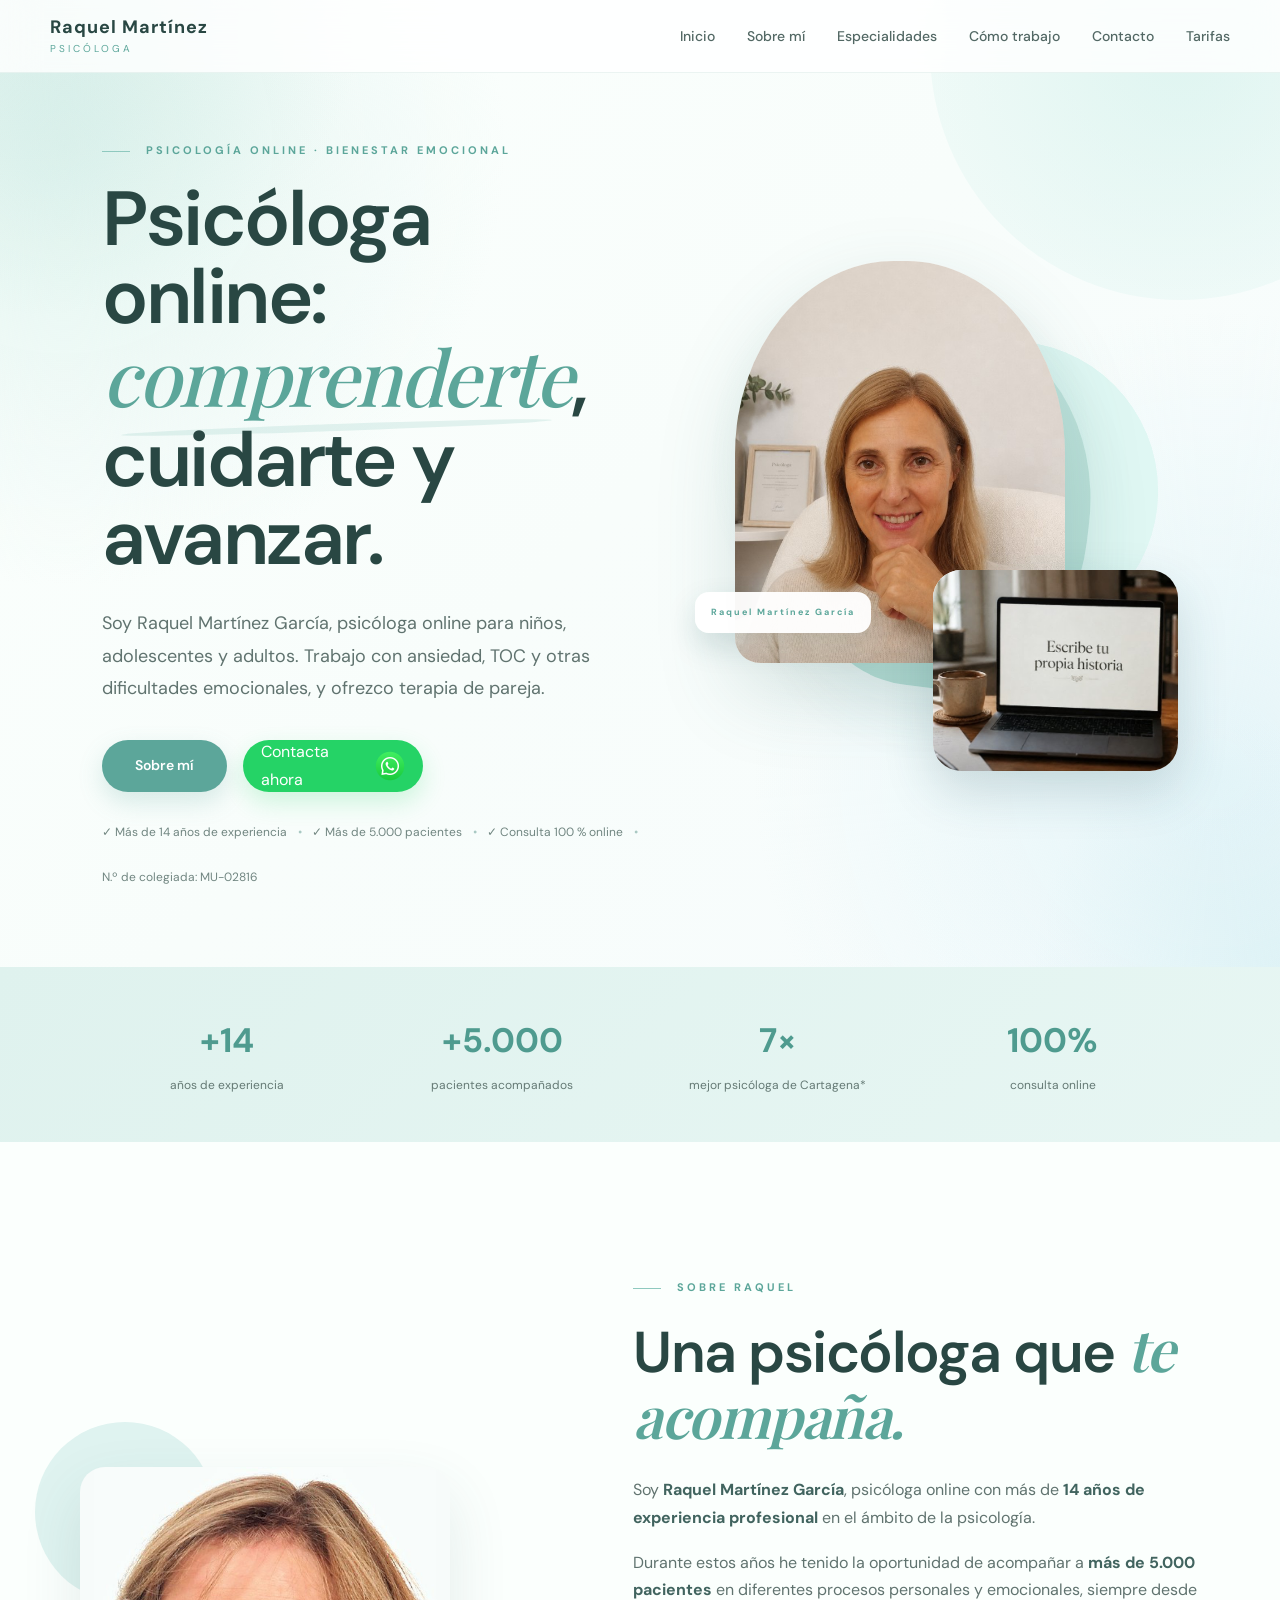
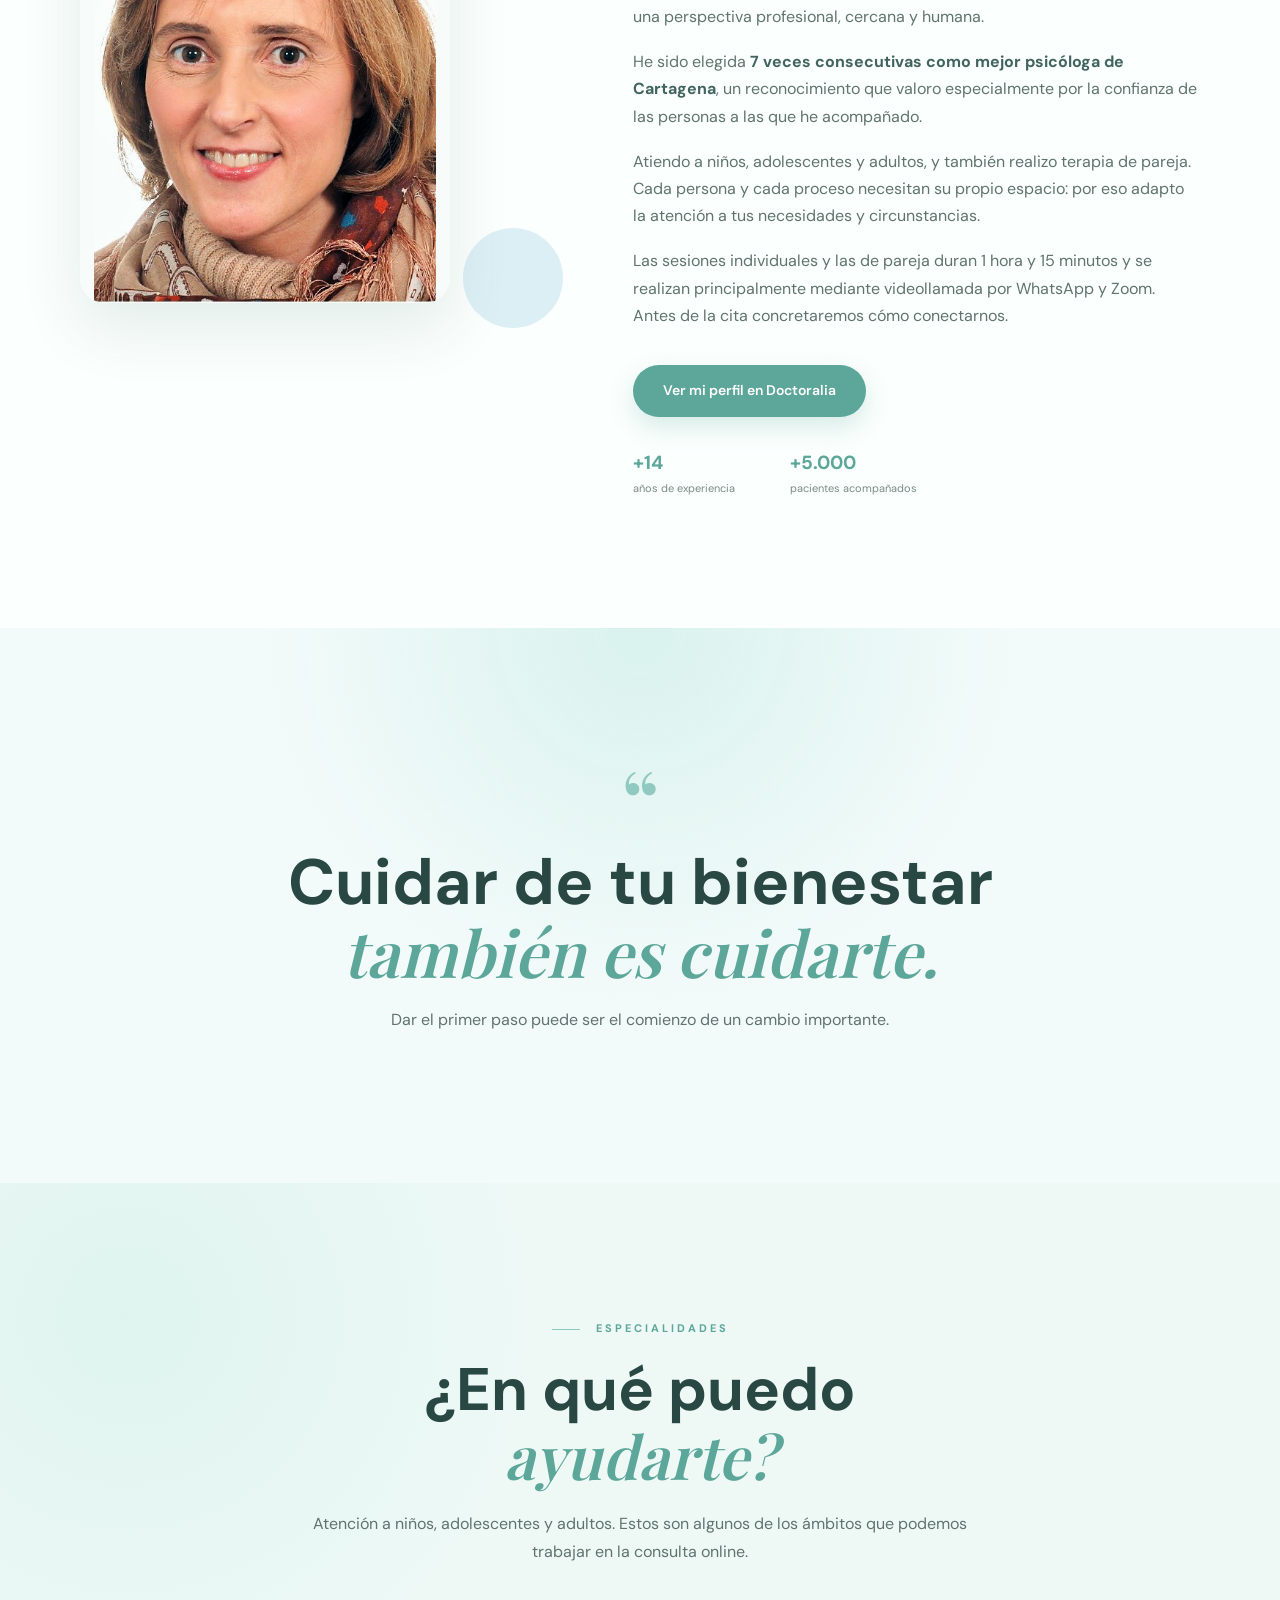
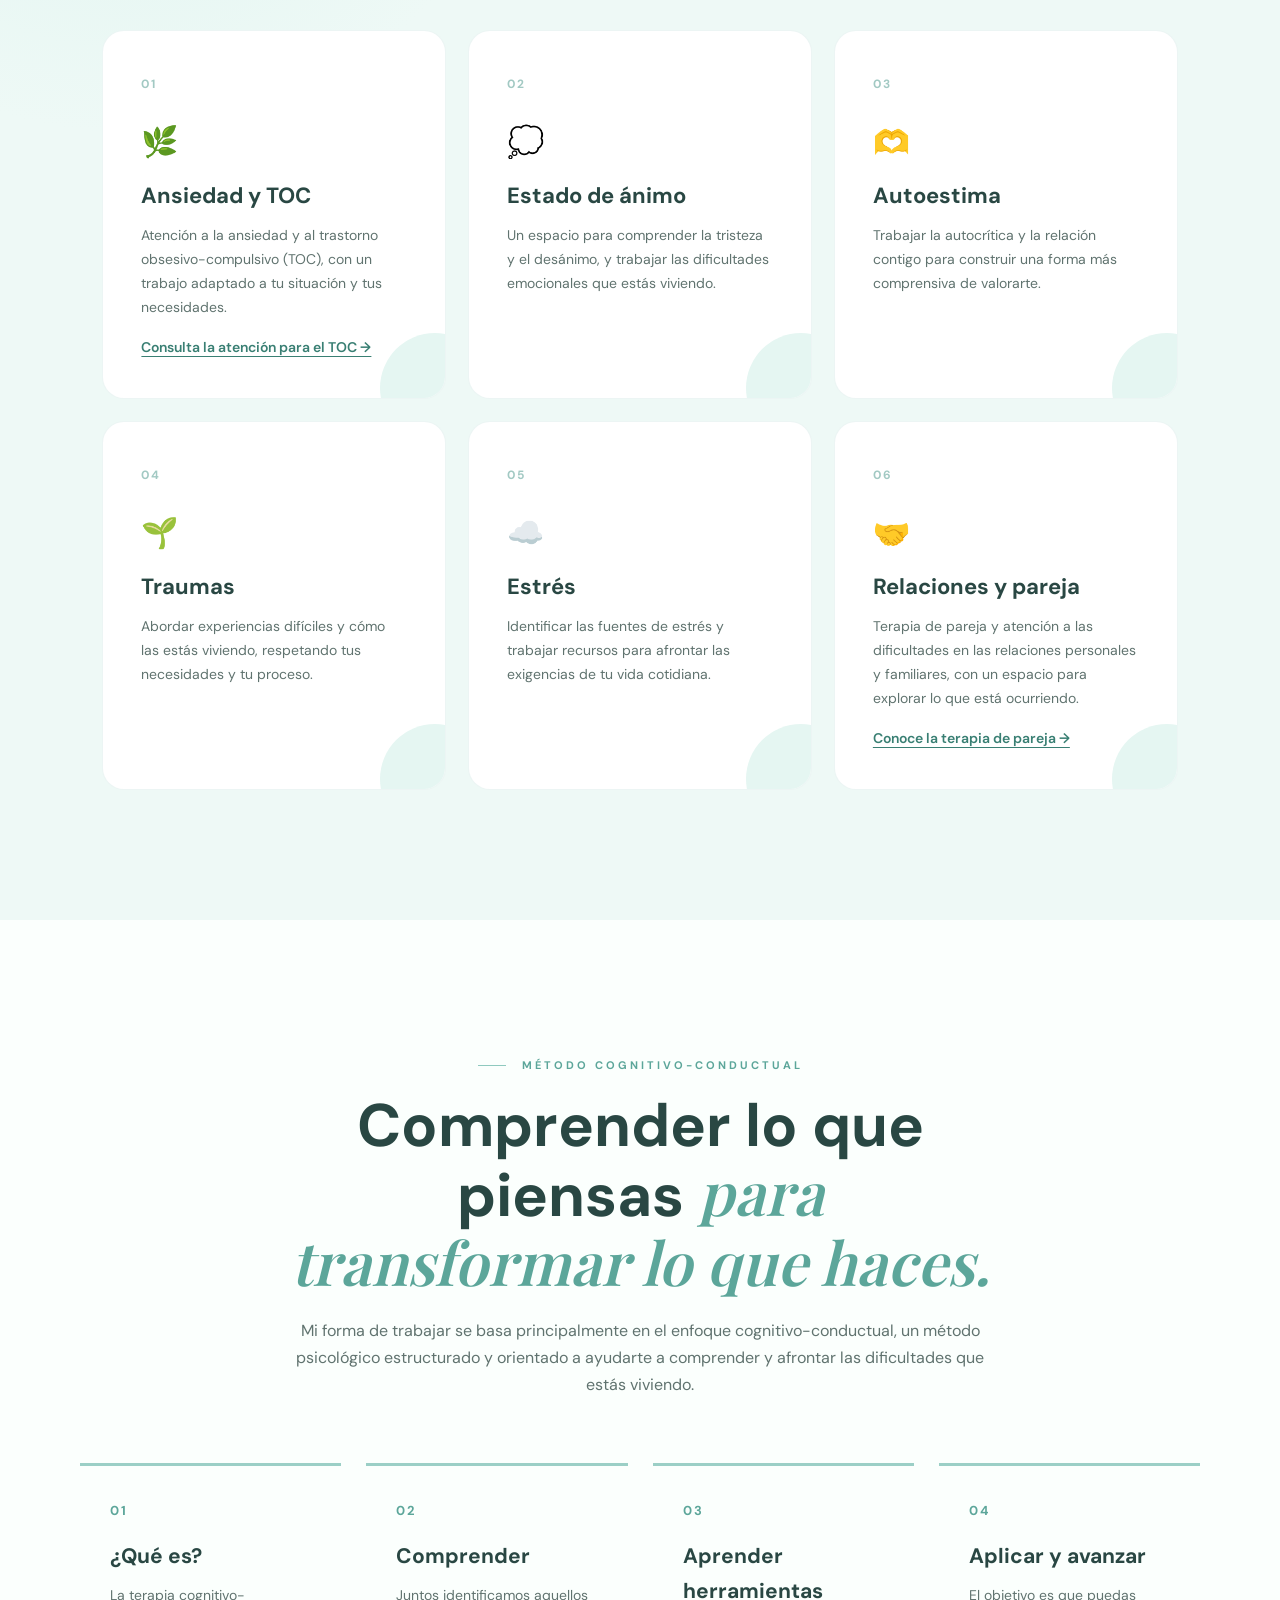
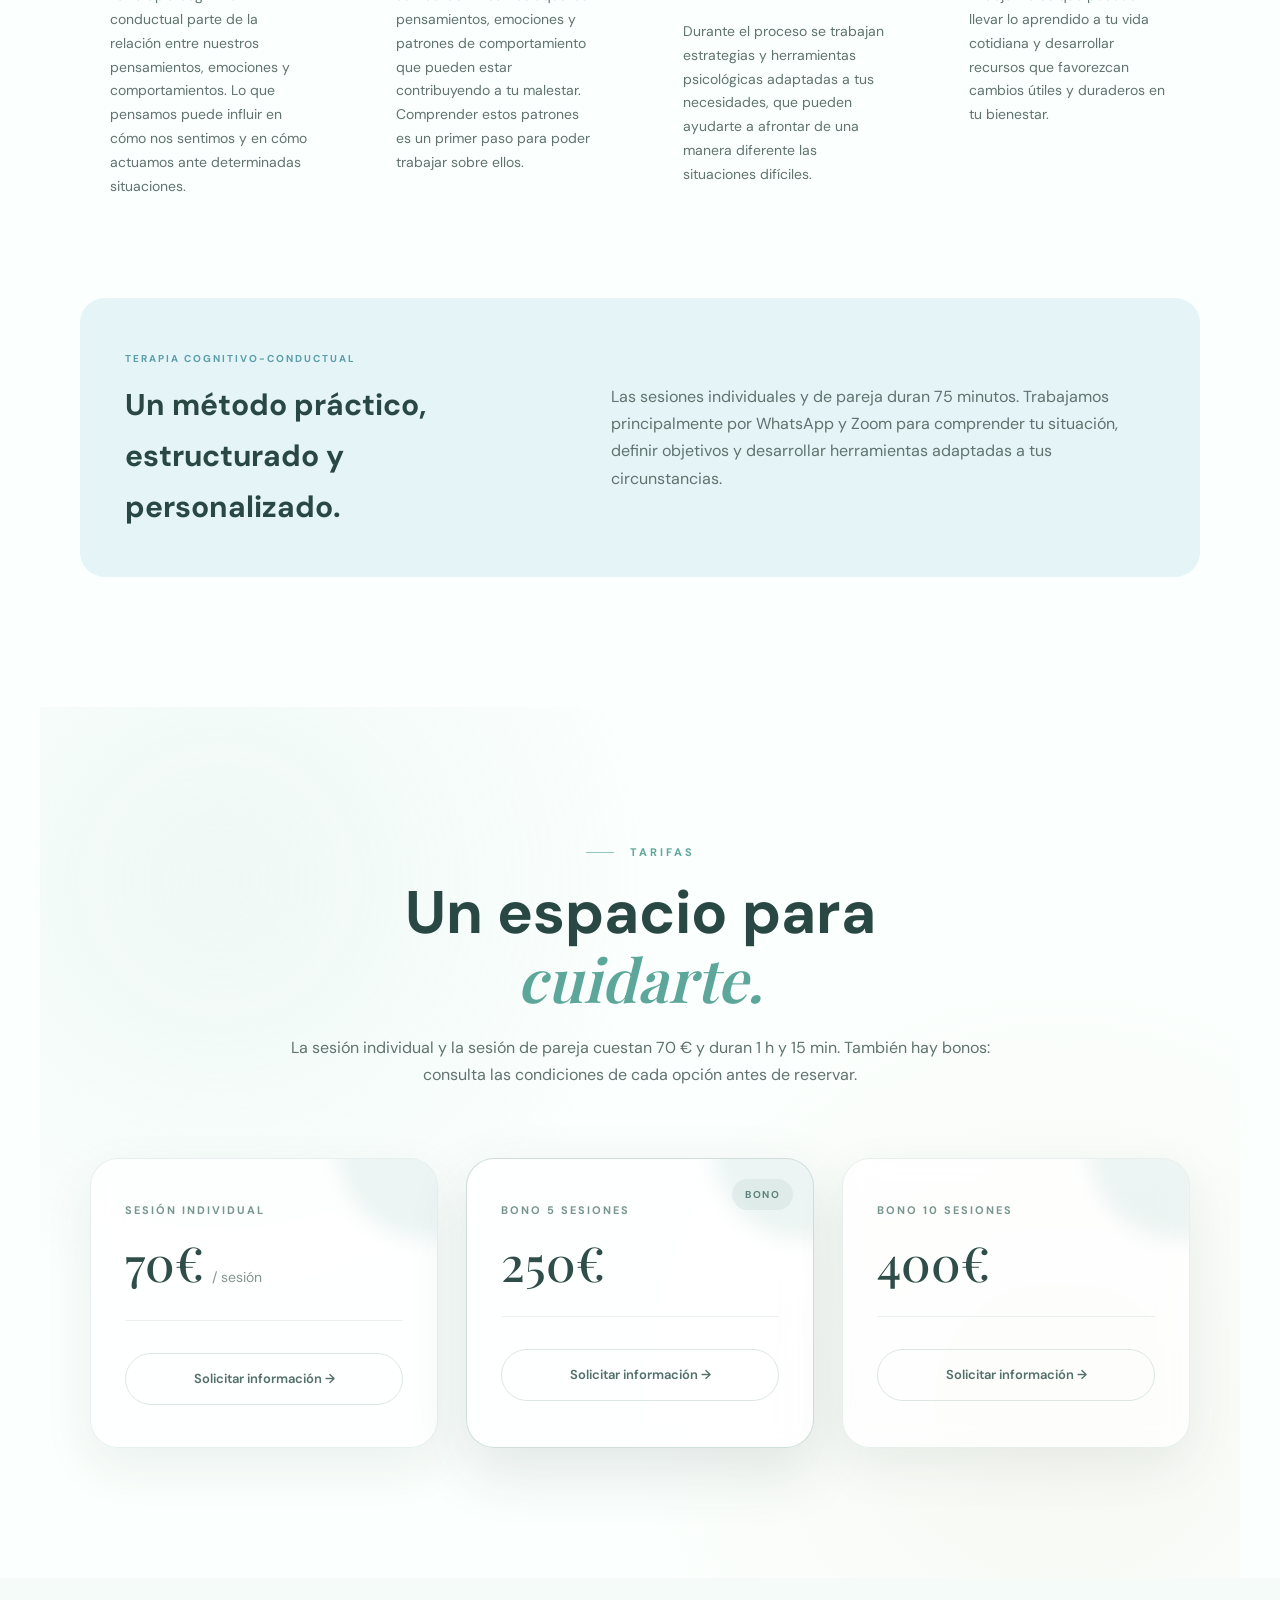
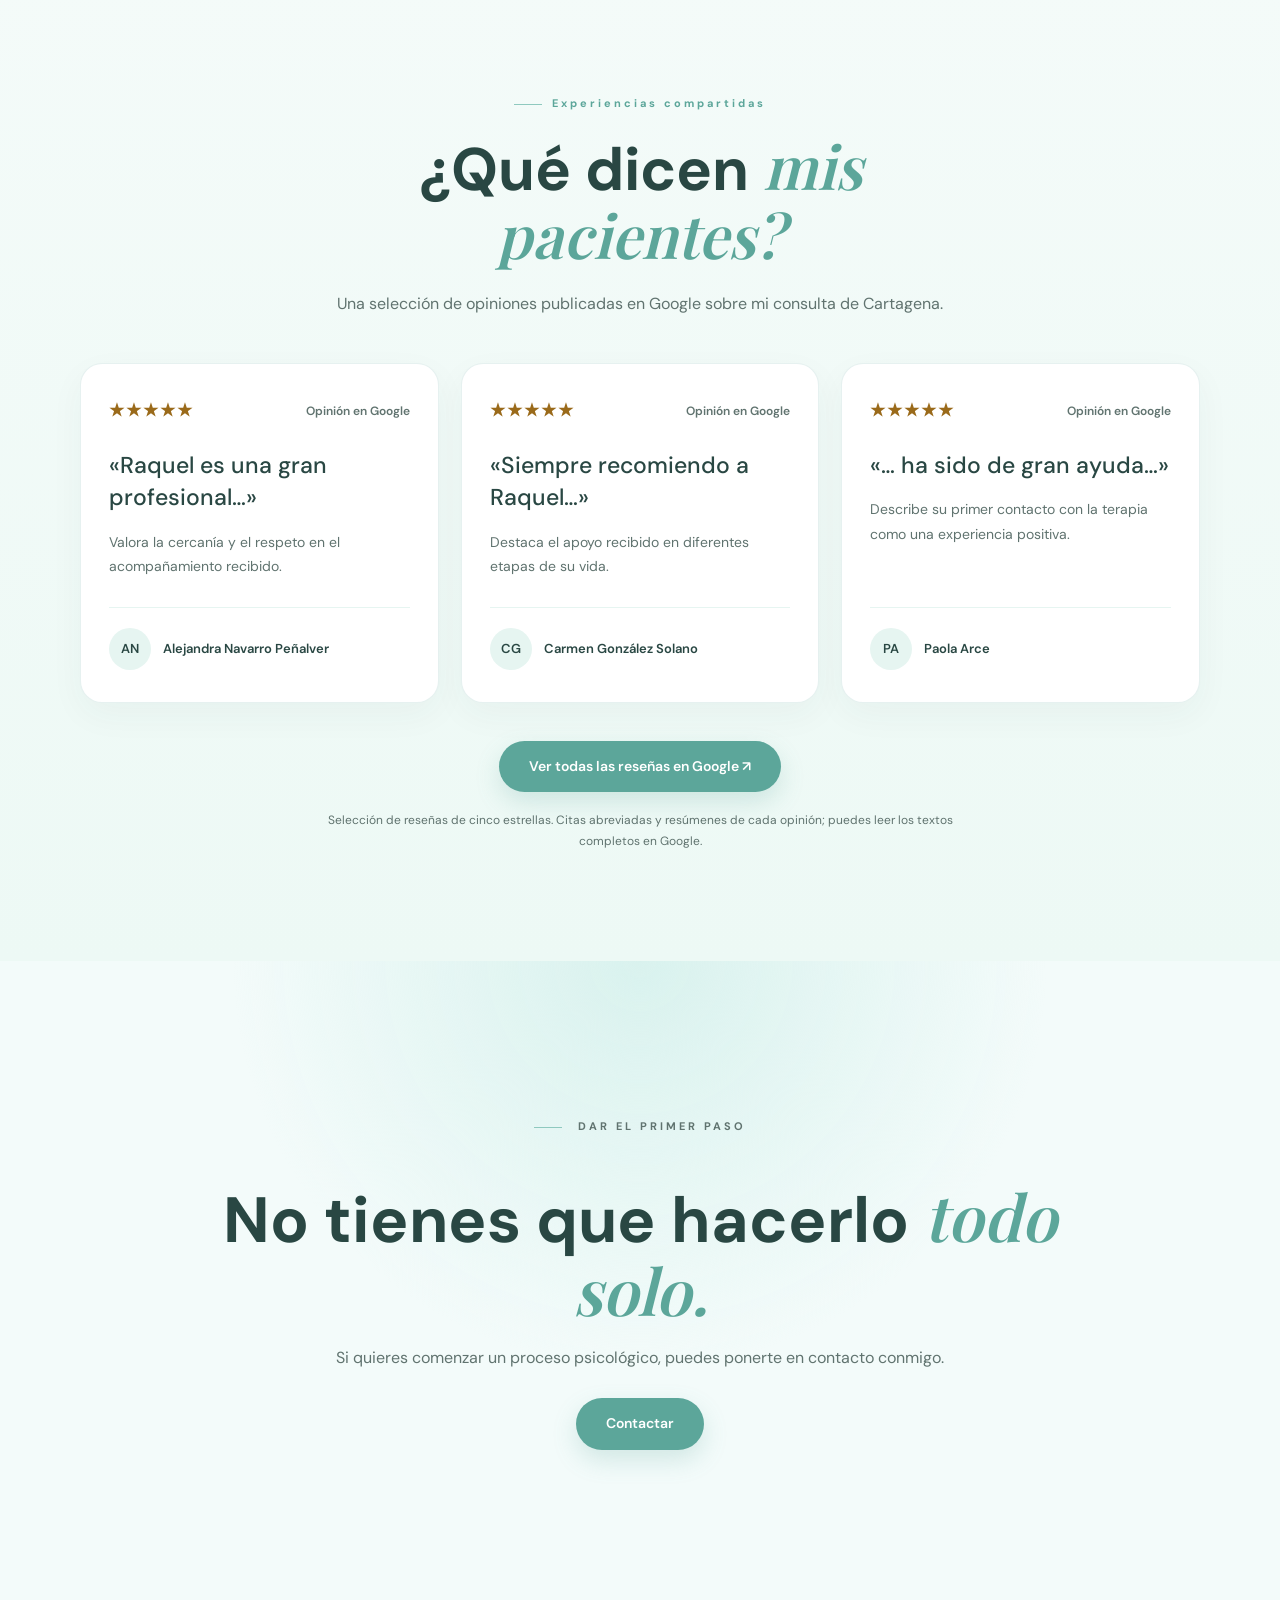
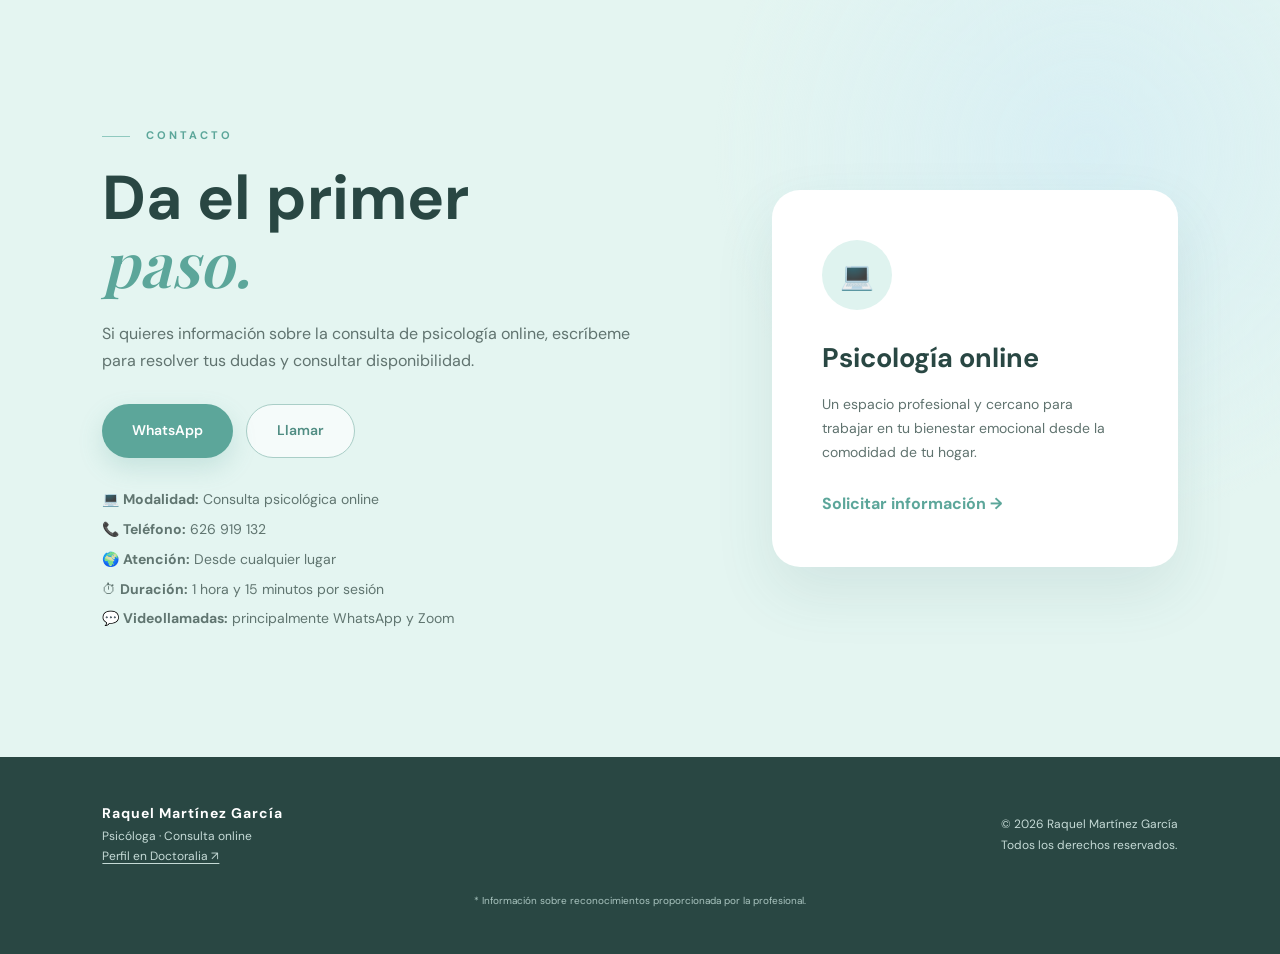
==== index.html @ b346f350 "Rename index (1).html to index.html" ====
<!DOCTYPE html>
<html lang="es">


<head>
    <meta charset="UTF-8">
    <meta name="viewport" content="width=device-width, initial-scale=1.0">

    <title>Psicóloga online | Raquel Martínez García</title>

    <meta name="description" content="Psicóloga online para niños, adolescentes y adultos. Ansiedad, TOC y terapia de pareja. Sesiones de 75 minutos con Raquel Martínez García, MU-02816.">

    <link rel="canonical" href="https://raquelpsicologiaonline.es/">
    <meta property="og:type" content="website">
    <meta property="og:locale" content="es_ES">
    <meta property="og:site_name" content="Raquel Martínez García · Psicología online">
    <meta property="og:title" content="Psicóloga online | Raquel Martínez García">
    <meta property="og:description" content="Psicóloga online para niños, adolescentes y adultos. Ansiedad, TOC y terapia de pareja. Sesiones de 75 minutos con Raquel Martínez García, MU-02816.">
    <meta property="og:url" content="https://raquelpsicologiaonline.es/">
    <meta property="og:image" content="https://raquelpsicologiaonline.es/raquel-foto.png">
    <meta property="og:image:alt" content="Raquel Martínez García, psicóloga online">
    <meta name="twitter:card" content="summary_large_image">
    <meta name="twitter:title" content="Psicóloga online | Raquel Martínez García">
    <meta name="twitter:description" content="Psicóloga online para niños, adolescentes y adultos. Ansiedad, TOC y terapia de pareja. Sesiones de 75 minutos con Raquel Martínez García, MU-02816.">
    <meta name="twitter:image" content="https://raquelpsicologiaonline.es/raquel-foto.png">
    <script type="application/ld+json">{
  "@context": "https://schema.org",
  "@graph": [
    {
      "@type": "Person",
      "@id": "https://raquelpsicologiaonline.es/#raquel",
      "name": "Raquel Martínez García",
      "jobTitle": "Psicóloga",
      "url": "https://raquelpsicologiaonline.es/",
      "image": "https://raquelpsicologiaonline.es/raquel-foto.png",
      "telephone": "+34626919132",
      "identifier": {
        "@type": "PropertyValue",
        "propertyID": "Número de colegiada",
        "value": "MU-02816"
      },
      "knowsAbout": [
        "Ansiedad",
        "Trastorno obsesivo-compulsivo (TOC)",
        "Autoestima",
        "Estrés",
        "Terapia de pareja"
      ],
      "sameAs": [
        "https://www.doctoralia.es/perfil/raquel-martinez-garcia"
      ]
    },
    {
      "@type": "WebSite",
      "@id": "https://raquelpsicologiaonline.es/#website",
      "url": "https://raquelpsicologiaonline.es/",
      "name": "Raquel Martínez García · Psicología online",
      "inLanguage": "es",
      "publisher": {
        "@id": "https://raquelpsicologiaonline.es/#raquel"
      }
    }
  ]
}</script>

    <style>

@font-face {
  font-family: 'DM Sans';
  font-style: normal;
  font-weight: 400;
  font-display: swap;
  src: url([data-uri]) format('truetype');
}
@font-face {
  font-family: 'DM Sans';
  font-style: normal;
  font-weight: 500;
  font-display: swap;
  src: url([data-uri]) format('truetype');
}
@font-face {
  font-family: 'DM Sans';
  font-style: normal;
  font-weight: 600;
  font-display: swap;
  src: url([data-uri]) format('truetype');
}
@font-face {
  font-family: 'DM Sans';
  font-style: normal;
  font-weight: 700;
  font-display: swap;
  src: url([data-uri]) format('truetype');
}
@font-face {
  font-family: 'Playfair Display';
  font-style: normal;
  font-weight: 500;
  font-display: swap;
  src: url([data-uri]) format('truetype');
}
@font-face {
  font-family: 'Playfair Display';
  font-style: normal;
  font-weight: 600;
  font-display: swap;
  src: url([data-uri]) format('truetype');
}


/* =====================================================
   BASE
===================================================== */

* {
    margin: 0;
    padding: 0;
    box-sizing: border-box;
}

html {
    scroll-behavior: smooth;
}

body {
    font-family: "DM Sans", sans-serif;
    color: #294743;
    background: #fbfffd;
    line-height: 1.7;
    overflow-x: hidden;
}

a {
    text-decoration: none;
    color: inherit;
}

img {
    width: 100%;
    display: block;
}

button {
    font-family: inherit;
}

:root {
    --dark: #294743;
    --text: #60736f;
    --aqua: #8fc9bf;
    --aqua-dark: #5ca69a;
    --aqua-light: #e6f5f1;
    --mint: #edf9f5;
    --blue-light: #e9f6f8;
    --white: #ffffff;
}


/* =====================================================
   HEADER
===================================================== */

.header {
    position: fixed;
    top: 0;
    left: 0;
    width: 100%;
    z-index: 1000;
    background: rgba(255, 255, 255, 0.82);
    backdrop-filter: blur(18px);
    -webkit-backdrop-filter: blur(18px);
    border-bottom: 1px solid rgba(100, 160, 150, 0.12);
    transition:
        box-shadow 0.3s ease,
        background 0.3s ease,
        transform 0.3s ease;
}

.header.scrolled {
    background: rgba(255, 255, 255, 0.96);
    box-shadow: 0 8px 35px rgba(40, 80, 75, 0.09);
}

.navbar {
    max-width: 1250px;
    margin: auto;
    padding: 18px 35px;
    display: flex;
    justify-content: space-between;
    align-items: center;
}

.logo {
    display: flex;
    flex-direction: column;
    line-height: 1.1;
}

.logo strong {
    font-size: 18px;
    letter-spacing: 1px;
    color: var(--dark);
}

.logo span {
    font-size: 10px;
    letter-spacing: 3px;
    color: var(--aqua-dark);
    margin-top: 5px;
}

.nav-links {
    display: flex;
    align-items: center;
    gap: 32px;
    list-style: none;
}

.nav-links a {
    font-size: 14px;
    font-weight: 500;
    color: #526864;
    position: relative;
    transition: color 0.3s ease;
}

.nav-links a::after {
    content: "";
    position: absolute;
    left: 0;
    bottom: -6px;
    width: 0;
    height: 2px;
    border-radius: 5px;
    background: var(--aqua-dark);
    transition: width 0.3s ease;
}

.nav-links a:hover {
    color: var(--aqua-dark);
}

.nav-links a:hover::after {
    width: 100%;
}

.menu-btn {
    display: none;
    border: none;
    background: transparent;
    color: var(--dark);
    font-size: 27px;
    cursor: pointer;
}


/* =====================================================
   BOTONES
===================================================== */

.button {
    display: inline-flex;
    justify-content: center;
    align-items: center;
    padding: 14px 30px;
    border-radius: 50px;
    font-size: 14px;
    font-weight: 600;
    transition:
        background-color 0.25s ease,
        transform 0.25s ease,
        box-shadow 0.25s ease;
}

.primary {
    background: var(--aqua-dark);
    color: white;
    box-shadow: 0 10px 25px rgba(92, 166, 154, 0.22);
    position: relative;
    overflow: hidden;
}

.primary::before {
    content: "";
    position: absolute;
    top: 0;
    left: -120%;
    width: 80%;
    height: 100%;
    background: linear-gradient(
        90deg,
        transparent,
        rgba(255, 255, 255, 0.25),
        transparent
    );
    transform: skewX(-20deg);
    transition: left 0.6s ease;
}

.primary:hover::before {
    left: 140%;
}

.primary:hover {
    background: #78b9ae;
    transform: translateY(-3px);
    box-shadow: 0 15px 32px rgba(92, 166, 154, 0.30);
}

.secondary {
    border: 1px solid #a9cec7;
    color: #508d83;
    background: rgba(255, 255, 255, 0.65);
}

.secondary:hover {
    background: var(--aqua-light);
    transform: translateY(-2px);
}


/* =====================================================
   HERO — PORTADA
===================================================== */

.hero {
    min-height: 100vh;
    padding: 135px 8% 80px;
    position: relative;
    display: grid;
    grid-template-columns: 1fr 0.8fr;
    align-items: center;
    gap: 80px;
    overflow: hidden;
    background:
        radial-gradient(
            circle at 5% 15%,
            rgba(225, 244, 239, 0.95) 0,
            transparent 30%
        ),
        radial-gradient(
            circle at 95% 80%,
            rgba(227, 244, 248, 0.9) 0,
            transparent 32%
        ),
        linear-gradient(
            135deg,
            #fbfffd 0%,
            #f8fdfb 50%,
            #f7fcfd 100%
        );
}

.hero::before {
    content: "";
    position: absolute;
    width: 650px;
    height: 650px;
    border-radius: 50%;
    top: -330px;
    left: -280px;
    background:
        radial-gradient(
            circle,
            rgba(143, 201, 191, 0.20),
            rgba(143, 201, 191, 0) 70%
        );
    animation: heroGlow 10s ease-in-out infinite;
    pointer-events: none;
}

.hero::after {
    content: "";
    position: absolute;
    width: 500px;
    height: 500px;
    border-radius: 50%;
    right: -250px;
    bottom: -250px;
    background:
        radial-gradient(
            circle,
            rgba(167, 220, 228, 0.20),
            rgba(167, 220, 228, 0) 70%
        );
    animation: heroGlowReverse 12s ease-in-out infinite;
    pointer-events: none;
}

.hero-background-circle {
    position: absolute;
    width: 500px;
    height: 500px;
    border-radius: 50%;
    background:
        radial-gradient(
            circle,
            rgba(205, 239, 233, 0.58),
            rgba(205, 239, 233, 0.08)
        );
    top: -200px;
    right: -150px;
    z-index: 0;
    animation:
        floatingCircle 8s ease-in-out infinite,
        circleRotate 18s linear infinite;
    pointer-events: none;
}

.hero-content {
    position: relative;
    z-index: 2;
    max-width: 680px;
    animation: heroText 1s cubic-bezier(0.22, 1, 0.36, 1) both;
}

.eyebrow {
    font-size: 11px;
    font-weight: 700;
    letter-spacing: 3px;
    color: var(--aqua-dark);
    margin-bottom: 20px;
    position: relative;
    display: inline-block;
}

.eyebrow::before {
    content: "";
    display: inline-block;
    width: 28px;
    height: 1px;
    background: var(--aqua);
    vertical-align: middle;
    margin-right: 10px;
}

.hero h1 {
    font-size: clamp(48px, 6vw, 82px);
    line-height: 1.02;
    letter-spacing: -2.5px;
    font-weight: 600;
    color: var(--dark);
    margin-bottom: 30px;
}

.hero h1 span {
    color: var(--aqua-dark);
    font-family: "Playfair Display", serif;
    font-style: italic;
    font-weight: 500;
    position: relative;
}

.hero h1 span::after {
    content: "";
    position: absolute;
    left: 4%;
    bottom: -5px;
    width: 92%;
    height: 7px;
    border-radius: 50%;
    background: rgba(143, 201, 191, 0.22);
    transform: rotate(-2deg);
    z-index: -1;
}

.hero-description {
    max-width: 570px;
    font-size: 18px;
    color: var(--text);
    margin-bottom: 35px;
    line-height: 1.8;
}


/* =====================================================
   BOTONES HERO
===================================================== */

.hero-buttons {
    display: flex;
    align-items: center;
    gap: 16px;
}

.hero-buttons .button.primary {
    width: auto;
    min-width: 125px;
    height: 52px;
    padding: 0 28px;
    white-space: nowrap;
}


/* BOTÓN WHATSAPP */

.hero-buttons .whatsapp-button {
    width: 180px;
    height: 52px;

    min-width: 180px;
    max-width: 180px;

    min-height: 52px;
    max-height: 52px;

    flex: 0 0 180px;

    display: inline-flex;
    align-items: center;
    justify-content: center;

    gap: 8px;
    padding: 0 18px;
    margin: 0;

    border: none;
    border-radius: 35px;

    background: #25D366;
    color: white;

    overflow: hidden;

    box-shadow:
        0 10px 25px rgba(37, 211, 102, 0.20);

    transition:
        transform 0.25s ease,
        box-shadow 0.25s ease,
        background-color 0.25s ease;

    cursor: pointer;
}

.hero-buttons .whatsapp-button img {
    width: 30px;
    height: 30px;
    max-width: 30px;
    object-fit: contain;
    flex-shrink: 0;
}

.hero-buttons .whatsapp-button:hover {
    transform: scale(1.06) translateY(-2px);
    box-shadow:
        0 14px 32px rgba(37, 211, 102, 0.32);
}


/* =====================================================
   INFORMACIÓN INFERIOR
===================================================== */

.hero-mini-info {
    display: flex;
    gap: 25px;
    margin-top: 30px;
    color: #718681;
    font-size: 12px;
    flex-wrap: wrap;
}

.hero-mini-info span {
    position: relative;
}

.hero-mini-info span:not(:last-child)::after {
    content: "•";
    position: absolute;
    right: -15px;
    color: #a9c9c3;
}


/* =====================================================
   FOTO HERO
===================================================== */

.hero-image {
    position: relative;
    max-width: 440px;
    width: 100%;
    margin: auto;
    z-index: 2;
    animation:
        heroImage 1s cubic-bezier(0.22, 1, 0.36, 1) 0.15s both;
}

.hero-image::before {
    content: "";
    position: absolute;
    width: 115%;
    height: 115%;
    top: -8%;
    left: -7%;
    border-radius: 50%;
    background:
        radial-gradient(
            circle,
            rgba(143, 201, 191, 0.18),
            rgba(143, 201, 191, 0) 68%
        );
    z-index: -2;
    animation: imageAura 6s ease-in-out infinite;
}

.image-shape {
    position: absolute;
    width: 90%;
    height: 90%;
    right: -25px;
    bottom: -25px;
    background:
        linear-gradient(
            145deg,
            #c8e8e2,
            #afd9d1
        );
    border-radius: 50% 50% 45% 45%;
    transform: rotate(7deg);
    transition:
        transform 0.6s ease,
        box-shadow 0.6s ease;
    z-index: 0;
    box-shadow:
        0 25px 70px rgba(75, 135, 125, 0.10);
}

.hero-image:hover .image-shape {
    transform: rotate(10deg) scale(1.035);
    box-shadow:
        0 30px 80px rgba(75, 135, 125, 0.15);
}

.hero-image img {
    position: relative;
    z-index: 2;
    width: 100%;
    aspect-ratio: 0.82;
    object-fit: cover;
    object-position: center;
    border-radius: 48% 48% 25px 25px;
    box-shadow:
        0 30px 80px rgba(60, 110, 105, 0.18);
    transition:
        transform 0.7s cubic-bezier(0.22, 1, 0.36, 1),
        box-shadow 0.7s ease;
}

.hero-image:hover img {
    transform: scale(1.025) translateY(-4px);
    box-shadow:
        0 40px 90px rgba(60, 110, 105, 0.22);
}
/* =====================================================
   FLOATING CARD
===================================================== */

.floating-card {
    position: absolute;
    bottom: 30px;
    left: -40px;

    padding: 13px 16px;

    background: rgba(255, 255, 255, 0.95);
    border-radius: 14px;

    box-shadow: 0 13px 30px rgba(30, 80, 90, 0.15);

    display: flex;
    flex-direction: column;
    gap: 3px;

    z-index: 5;

    animation:
        floatingCard 1s cubic-bezier(0.22, 1, 0.36, 1) 0.5s both;
}

.floating-card span {
    font-size: 8px;
    font-weight: 700;
    letter-spacing: 0.9px;
    color: var(--aqua-dark);
}

.floating-card strong {
    font-size: 11px;
    font-weight: 700;
    color: var(--text-dark);
}

.floating-card small {
    font-size: 9px;
    color: var(--text-light);
}
/* =====================================================
   FLOATING CARD — MÓVIL
===================================================== */

@media (max-width: 650px) {

    .floating-card {
        left: -5px;
        bottom: 15px;
        padding: 12px 14px;
    }

    .floating-card span {
        font-size: 8px;
    }

    .floating-card strong {
        font-size: 11px;
    }

    .floating-card small {
        font-size: 9px;
    }

}


.floating-card span {
    display: block;
    color: var(--aqua-dark);
    font-size: 9px;
    font-weight: 700;
    letter-spacing: 2px;
}

.floating-card strong {
    display: block;
    font-size: 14px;
    margin: 4px 0;
}

.floating-card small {
    color: #82928e;
    font-size: 11px;
}


/* =====================================================
   BARRA DE CONFIANZA
===================================================== */

.trust-bar {
    padding: 45px 8%;
    background:
        linear-gradient(
            135deg,
            #dff2ee,
            #e7f6f3
        );
    display: grid;
    grid-template-columns: repeat(4, 1fr);
    gap: 25px;
    text-align: center;
    position: relative;
}

.trust-bar > div {
    transition: transform 0.3s ease;
}

.trust-bar > div:hover {
    transform: translateY(-5px);
}

.trust-bar strong {
    display: block;
    color: #4f9b8f;
    font-size: 34px;
    font-weight: 700;
}

.trust-bar span {
    color: #657a75;
    font-size: 12px;
}


/* =====================================================
   SECCIONES
===================================================== */

.section {
    max-width: 1200px;
    margin: auto;
    padding: 130px 40px;
}


/* =====================================================
   SOBRE MÍ
===================================================== */

.about {
    display: grid;
    grid-template-columns: 0.8fr 1fr;
    align-items: center;
    gap: 100px;
}

.about-photo {
    position: relative;
}

.about-photo::before {
    content: "";
    position: absolute;
    width: 180px;
    height: 180px;
    border-radius: 50%;
    background: #dff3f0;
    top: -45px;
    left: -45px;
    z-index: -1;
    animation: floatingCircle 7s ease-in-out infinite;
}

.photo-decoration {
    position: absolute;
    width: 100px;
    height: 100px;
    border-radius: 50%;
    background: #dceff5;
    right: -30px;
    bottom: -25px;
    z-index: -1;
    animation: floatingCircle 6s ease-in-out infinite reverse;
}

.about-photo img {
    border-radius: 25px;
    aspect-ratio: 0.85;
    object-fit: cover;
    box-shadow:
        0 25px 60px rgba(60, 100, 95, 0.12);
    width: 370px;
    max-width: 100%;
    height: auto;
}

.about-photo:hover img {
    transform: scale(1.025);
    box-shadow:
        0 30px 70px rgba(60, 100, 95, 0.18);
}

.about-text h2 {
    font-size: clamp(40px, 4.5vw, 60px);
    line-height: 1.08;
    letter-spacing: -1.5px;
    font-weight: 600;
    color: var(--dark);
    margin-bottom: 25px;
}

.about-text h2 span {
    color: var(--aqua-dark);
    font-family: "Playfair Display", serif;
    font-style: italic;
}

.about-text > p:not(.eyebrow) {
    color: var(--text);
    margin-bottom: 18px;
}

.about-text strong {
    color: #41645f;
}

.credentials {
    display: flex;
    gap: 55px;
    margin-top: 30px;
}

.credentials strong {
    display: block;
    color: var(--aqua-dark);
    font-size: 19px;
}

.credentials span {
    display: block;
    color: #7a8b87;
    font-size: 11px;
}


/* =====================================================
   SECCIÓN VISUAL
===================================================== */

.visual-section {
    display: grid;
    grid-template-columns: 1fr 1fr;
    min-height: 600px;
    background: #e8f6f4;
}

.visual-image {
    overflow: hidden;
}

.visual-image img {
    width: 100%;
    height: 100%;
    object-fit: cover;
    transition: transform 1s ease;
}

.visual-section:hover .visual-image img {
    transform: scale(1.04);
}

.visual-text {
    display: flex;
    flex-direction: column;
    justify-content: center;
    padding: 80px 10%;
}

.visual-text h2 {
    font-size: clamp(40px, 4vw, 58px);
    line-height: 1.08;
    color: var(--dark);
    margin-bottom: 25px;
}

.visual-text h2 span {
    color: var(--aqua-dark);
    font-family: "Playfair Display", serif;
    font-style: italic;
}

.visual-text p:not(.eyebrow) {
    max-width: 500px;
    color: var(--text);
    margin-bottom: 25px;
}

.text-link {
    color: var(--aqua-dark);
    font-weight: 700;
    transition: transform 0.3s ease;
}

.text-link:hover {
    transform: translateX(5px);
}


/* =====================================================
   ESPECIALIDADES
===================================================== */

.specialties {
    max-width: none;
    background:
        radial-gradient(
            circle at 10% 10%,
            #dff4ef,
            transparent 25%
        ),
        #eef9f6;
    padding-left: 8%;
    padding-right: 8%;
}

.section-title {
    max-width: 700px;
    margin: auto auto 65px;
    text-align: center;
}

.section-title h2 {
    font-size: clamp(40px, 5vw, 60px);
    line-height: 1.08;
    color: var(--dark);
    margin-bottom: 18px;
}

.section-title h2 span {
    color: var(--aqua-dark);
    font-family: "Playfair Display", serif;
    font-style: italic;
}

.section-title > p:last-child {
    color: var(--text);
}

.cards {
    max-width: 1150px;
    margin: auto;
    display: grid;
    grid-template-columns: repeat(3, 1fr);
    gap: 22px;
}

.specialty-card {
    position: relative;
    min-height: 280px;
    padding: 38px;
    background: white;
    border-radius: 22px;
    overflow: hidden;
    border: 1px solid rgba(100, 170, 160, 0.12);
    transition:
        transform 0.35s ease,
        box-shadow 0.35s ease,
        background-color 0.35s ease;
}

.specialty-card::after {
    content: "";
    position: absolute;
    width: 110px;
    height: 110px;
    border-radius: 50%;
    background: #e5f6f2;
    right: -45px;
    bottom: -45px;
    transition: transform 0.4s ease;
}

.specialty-card:hover {
    transform: translateY(-10px) scale(1.015);
    background: #ffffff;
    box-shadow:
        0 25px 55px rgba(60, 120, 110, 0.16);
}

.specialty-card:hover::after {
    transform: scale(1.35);
}

.card-number {
    color: #a2c9c3;
    font-size: 12px;
    font-weight: 700;
    letter-spacing: 2px;
}

.card-icon {
    font-size: 30px;
    margin: 20px 0 10px;
    transition: transform 0.35s ease;
}

.specialty-card:hover .card-icon {
    transform: scale(1.15) rotate(-5deg);
}

.specialty-card h3 {
    font-size: 22px;
    color: var(--dark);
    margin-bottom: 10px;
}

.specialty-card p {
    color: var(--text);
    font-size: 14px;
}


/* =====================================================
   ENFOQUE
===================================================== */

.approach {
    max-width: 1200px;
}

.steps {
    display: grid;
    grid-template-columns: repeat(4, 1fr);
    gap: 25px;
}

.step {
    padding: 30px;
    border-top: 3px solid #9bcfc6;
    transition:
        transform 0.35s ease,
        background 0.35s ease;
}

.step:hover {
    transform: translateY(-7px);
    background: #f7fcfa;
    border-radius: 0 0 15px 15px;
}

.step > span {
    color: var(--aqua-dark);
    font-size: 13px;
    font-weight: 700;
    letter-spacing: 2px;
}

.step h3 {
    font-size: 21px;
    color: var(--dark);
    margin: 15px 0 10px;
}

.step p {
    color: var(--text);
    font-size: 14px;
}

.therapy-box {
    margin-top: 70px;
    padding: 45px;
    border-radius: 25px;
    background: #e4f4f7;
    display: grid;
    grid-template-columns: 0.8fr 1fr;
    gap: 50px;
    align-items: center;
    transition:
        transform 0.4s ease,
        box-shadow 0.4s ease;
}

.therapy-box:hover {
    transform: translateY(-6px);
    box-shadow:
        0 20px 50px rgba(60, 120, 125, 0.10);
}

.therapy-box span {
    font-size: 10px;
    font-weight: 700;
    letter-spacing: 2px;
    color: #5b9eaa;
}

.therapy-box h3 {
    font-size: 30px;
    color: var(--dark);
    margin-top: 8px;
}

.therapy-box p {
    color: var(--text);
}


/* =====================================================
   FRASE
===================================================== */

.quote-section {
    padding: 150px 30px;
    text-align: center;
    background:
        radial-gradient(
            circle at 50% 0%,
            #d9f2ee,
            transparent 45%
        ),
        #f3fbfa;
}

.quote-content {
    max-width: 850px;
    margin: auto;
}

.quote-symbol {
    color: var(--aqua);
    font-family: "Playfair Display", serif;
    font-size: 90px;
    line-height: 0.5;
    animation: quoteFloat 4s ease-in-out infinite;
}

.quote-content h2 {
    font-size: clamp(40px, 5vw, 65px);
    line-height: 1.08;
    color: var(--dark);
    margin: 25px 0 15px;
}

.quote-content h2 span {
    color: var(--aqua-dark);
    font-family: "Playfair Display", serif;
    font-style: italic;
}

.quote-content p {
    color: var(--text);
}


/* =====================================================
   CONTACTO
===================================================== */

.contact {
    padding: 120px 8%;
    background:
        radial-gradient(
            circle at 85% 20%,
            #d8eff4,
            transparent 30%
        ),
        #e4f5f1;
}

.contact-inner {
    max-width: 1100px;
    margin: auto;
    display: grid;
    grid-template-columns: 1fr 0.7fr;
    gap: 90px;
    align-items: center;
}

.contact-content h2 {
    font-size: clamp(42px, 5vw, 62px);
    line-height: 1.05;
    color: var(--dark);
    margin-bottom: 25px;
}

.contact-content h2 span {
    display: block;
    color: var(--aqua-dark);
    font-family: "Playfair Display", serif;
    font-style: italic;
}

.contact-content > p:not(.eyebrow) {
    max-width: 550px;
    color: var(--text);
    margin-bottom: 30px;
}

.contact-buttons {
    display: flex;
    gap: 13px;
    margin-bottom: 30px;
}

.contact-details p {
    color: #607570;
    font-size: 14px;
    margin: 6px 0;
}

.contact-card {
    background: white;
    padding: 50px;
    border-radius: 28px;
    box-shadow:
        0 25px 60px rgba(55, 110, 105, 0.11);
    transition:
        transform 0.4s ease,
        box-shadow 0.4s ease;
}

.contact-card:hover {
    transform: translateY(-8px);
    box-shadow:
        0 30px 70px rgba(55, 110, 105, 0.16);
}

.contact-card-circle {
    width: 70px;
    height: 70px;
    display: flex;
    justify-content: center;
    align-items: center;
    border-radius: 50%;
    background: #dff3ef;
    font-size: 27px;
    margin-bottom: 25px;
    transition: transform 0.4s ease;
}

.contact-card:hover .contact-card-circle {
    transform: rotate(8deg) scale(1.08);
}

.contact-card h3 {
    font-size: 27px;
    color: var(--dark);
    margin-bottom: 12px;
}

.contact-card p {
    color: var(--text);
    font-size: 14px;
    margin-bottom: 25px;
}

.reserve-button {
    color: var(--aqua-dark);
    font-weight: 700;
}


/* =====================================================
   FOOTER
===================================================== */

footer {
    background: #294743;
    color: white;
    padding: 45px 8%;
}

.footer-content {
    max-width: 1100px;
    margin: auto;
    display: flex;
    justify-content: space-between;
    align-items: center;
}

.footer-content strong {
    display: block;
    font-size: 14px;
    letter-spacing: 1px;
}

.footer-content span {
    display: block;
    color: #c5dad6;
    font-size: 12px;
}


/* =====================================================
   ANIMACIONES DE APARICIÓN
===================================================== */

.reveal,
.scroll-text,
.specialty-card,
.step,
.therapy-box,
.section-title,
.about-photo,
.contact-card {
    opacity: 0;
    transform: translateY(35px);
    transition:
        opacity 0.8s ease,
        transform 0.8s ease;
}

.reveal.visible,
.scroll-text.visible,
.specialty-card.visible,
.step.visible,
.therapy-box.visible,
.section-title.visible,
.about-photo.visible,
.contact-card.visible {
    opacity: 1;
    transform: translateY(0);
}


/* =====================================================
   FOTO EXTRA
===================================================== */

.foto-raquel {
    width: 100%;
    max-width: 500px;
    height: auto;
    display: block;
    margin: 40px auto;
    border-radius: 25px;
    box-shadow:
        0 20px 50px rgba(70, 120, 115, 0.15);
    transition:
        transform 0.5s ease;
}

.foto-raquel:hover {
    transform: scale(1.025);
}


/* =====================================================
   FOTO PORTÁTIL
===================================================== */

.foto-portatil {
    width: min(600px, 90%);
    display: block;
    margin: 50px auto 0;
    border-radius: 24px;
    box-shadow: 0 20px 50px rgba(0, 0, 0, 0.15);
    transition:
        transform 0.4s ease,
        box-shadow 0.4s ease;
}

.foto-portatil:hover {
    transform: translateY(-8px) scale(1.02);
    box-shadow: 0 30px 60px rgba(0, 0, 0, 0.2);
}


/* =====================================================
   TARIFAS
===================================================== */

.pricing {
    position: relative;
    overflow: hidden;
    background:
        radial-gradient(
            circle at 15% 20%,
            rgba(184, 218, 211, 0.18),
            transparent 35%
        ),
        radial-gradient(
            circle at 85% 80%,
            rgba(214, 193, 166, 0.12),
            transparent 35%
        );
}

.pricing-cards {
    max-width: 1100px;
    margin: 70px auto 0;
    display: grid;
    grid-template-columns: repeat(3, 1fr);
    gap: 28px;
}

.pricing-card {
    position: relative;
    padding: 42px 34px;
    background: rgba(255, 255, 255, 0.72);
    border: 1px solid rgba(120, 160, 153, 0.16);
    border-radius: 28px;
    box-shadow: 0 18px 50px rgba(44, 72, 68, 0.08);
    backdrop-filter: blur(14px);
    overflow: hidden;
    opacity: 0;
    transform: translateY(45px);
    transition:
        opacity 0.8s ease,
        transform 0.8s cubic-bezier(.22, 1, .36, 1),
        box-shadow 0.4s ease,
        border-color 0.4s ease;
}

.pricing-card::before {
    content: "";
    position: absolute;
    width: 180px;
    height: 180px;
    top: -100px;
    right: -80px;
    border-radius: 50%;
    background: rgba(174, 211, 204, 0.22);
    filter: blur(10px);
    transition: transform 0.6s ease;
}

.pricing-card::after {
    content: "";
    position: absolute;
    top: 0;
    left: -120%;
    width: 70%;
    height: 100%;
    background: linear-gradient(
        90deg,
        transparent,
        rgba(255, 255, 255, 0.35),
        transparent
    );
    transform: skewX(-20deg);
    transition: left 0.7s ease;
}

.pricing-card.visible {
    opacity: 1;
    transform: translateY(0);
}

.pricing-card:nth-child(1) {
    transition-delay: 0.05s;
}

.pricing-card:nth-child(2) {
    transition-delay: 0.18s;
}

.pricing-card:nth-child(3) {
    transition-delay: 0.31s;
}

.pricing-card:hover {
    transform: translateY(-10px);
    box-shadow: 0 28px 65px rgba(44, 72, 68, 0.14);
    border-color: rgba(120, 160, 153, 0.32);
}

.pricing-card:hover::before {
    transform: scale(1.4);
}

.pricing-card:hover::after {
    left: 140%;
}

.pricing-card.featured {
    border: 1px solid rgba(120, 160, 153, 0.35);
    box-shadow: 0 22px 60px rgba(44, 72, 68, 0.13);
}

.pricing-badge {
    position: absolute;
    top: 20px;
    right: 20px;
    padding: 7px 13px;
    border-radius: 50px;
    background: rgba(120, 160, 153, 0.12);
    color: #5f817b;
    font-size: 10px;
    font-weight: 700;
    letter-spacing: 1.5px;
}

.pricing-label {
    display: block;
    margin-bottom: 18px;
    font-size: 11px;
    font-weight: 700;
    letter-spacing: 2px;
    color: #78958f;
}

.pricing-price {
    display: flex;
    align-items: baseline;
    gap: 8px;
}

.pricing-price strong {
    font-family: "Playfair Display", serif;
    font-size: 48px;
    line-height: 1;
    font-weight: 500;
    color: #304e49;
}

.pricing-price span {
    font-size: 14px;
    color: #829691;
}

.pricing-saving {
    display: block;
    margin-top: 10px;
    font-size: 12px;
    color: #78958f;
}

.pricing-line {
    width: 100%;
    height: 1px;
    margin: 30px 0;
    background: rgba(120, 160, 153, 0.15);
}

.pricing-card ul {
    margin: 0;
    padding: 0;
    list-style: none;
}

.pricing-card li {
    display: flex;
    gap: 12px;
    align-items: flex-start;
    margin-bottom: 17px;
    font-size: 14px;
    line-height: 1.6;
    color: #637873;
}

.pricing-card li span {
    color: #789f97;
    font-weight: 700;
}

.pricing-button {
    position: relative;
    z-index: 2;
    display: block;
    margin-top: 32px;
    padding: 14px 20px;
    text-align: center;
    text-decoration: none;
    border-radius: 50px;
    border: 1px solid rgba(120, 160, 153, 0.25);
    color: #526f69;
    font-size: 13px;
    font-weight: 600;
    transition:
        background 0.3s ease,
        color 0.3s ease,
        transform 0.3s ease;
}

.pricing-button:hover {
    background: #6f938b;
    color: white;
    transform: translateY(-2px);
}


/* =====================================================
   ENLACE TARIFAS - EFECTO ESPECIAL
===================================================== */

.tarifas-link {
    position: relative;
    transition:
        color 0.3s ease,
        transform 0.3s ease;
}

.tarifas-link::after {
    content: "";
    position: absolute;
    left: 50%;
    bottom: -7px;
    width: 0;
    height: 2px;
    border-radius: 10px;
    background: #7fa69f;
    box-shadow: 0 0 10px rgba(127, 166, 159, 0.45);
    transform: translateX(-50%);
    transition:
        width 0.35s ease,
        box-shadow 0.35s ease;
}

.tarifas-link:hover {
    color: #6f958e;
    transform: translateY(-2px);
}

.tarifas-link:hover::after {
    width: 100%;
    box-shadow:
        0 0 8px rgba(127, 166, 159, 0.4),
        0 0 18px rgba(127, 166, 159, 0.2);
}

.tarifas-link::before {
    content: "";
    position: absolute;
    top: 50%;
    left: 50%;
    width: 5px;
    height: 5px;
    border-radius: 50%;
    background: #9bc0b8;
    opacity: 0;
    transform: translate(-50%, -50%) scale(0);
    transition:
        opacity 0.3s ease,
        transform 0.4s ease;
    pointer-events: none;
}

.tarifas-link:hover::before {
    opacity: 0.25;
    transform: translate(-50%, -50%) scale(8);
}


/* =====================================================
   KEYFRAMES
===================================================== */

@keyframes heroText {
    from {
        opacity: 0;
        transform: translateY(35px);
    }

    to {
        opacity: 1;
        transform: translateY(0);
    }
}

@keyframes heroImage {
    from {
        opacity: 0;
        transform: translateX(45px) scale(0.97);
    }

    to {
        opacity: 1;
        transform: translateX(0) scale(1);
    }
}

@keyframes floatingCircle {
    0%,
    100% {
        transform: translateY(0);
    }

    50% {
        transform: translateY(-12px);
    }
}

@keyframes floatingCard {
    0%,
    100% {
        transform: translateY(0);
    }

    50% {
        transform: translateY(-8px);
    }
}

@keyframes quoteFloat {
    0%,
    100% {
        transform: translateY(0);
    }

    50% {
        transform: translateY(-7px);
    }
}

@keyframes heroGlow {
    0%,
    100% {
        transform: translate(0, 0) scale(1);
    }

    50% {
        transform: translate(25px, 20px) scale(1.08);
    }
}

@keyframes heroGlowReverse {
    0%,
    100% {
        transform: translate(0, 0) scale(1);
    }

    50% {
        transform: translate(-25px, -15px) scale(1.08);
    }
}

@keyframes circleRotate {
    from {
        rotate: 0deg;
    }

    to {
        rotate: 360deg;
    }
}

@keyframes imageAura {
    0%,
    100% {
        transform: scale(0.96);
        opacity: 0.7;
    }

    50% {
        transform: scale(1.04);
        opacity: 1;
    }
}


/* =====================================================
   TABLET
===================================================== */

@media (max-width: 900px) {

    .hero {
        grid-template-columns: 1fr;
        text-align: center;
        padding: 140px 30px 90px;
        gap: 60px;
    }

    .hero-content {
        margin: auto;
    }

    .hero-description {
        margin-left: auto;
        margin-right: auto;
    }

    .hero-buttons {
        justify-content: center;
    }

    .hero-mini-info {
        justify-content: center;
    }

    .hero-mini-info span:not(:last-child)::after {
        display: none;
    }

    .hero-image {
        max-width: 390px;
    }

    .trust-bar {
        grid-template-columns: repeat(2, 1fr);
    }

    .about {
        grid-template-columns: 1fr;
        gap: 70px;
    }

    .about-photo {
        max-width: 500px;
        margin: auto;
    }

    .cards {
        grid-template-columns: repeat(2, 1fr);
    }

    .steps {
        grid-template-columns: repeat(2, 1fr);
    }

    .therapy-box {
        grid-template-columns: 1fr;
        gap: 20px;
    }

    .contact-inner {
        grid-template-columns: 1fr;
    }

    .pricing-cards {
        grid-template-columns: 1fr;
        max-width: 500px;
    }

    .pricing-card {
        padding: 38px 30px;
    }
}


/* =====================================================
   MÓVIL
===================================================== */

@media (max-width: 650px) {

    .navbar {
        padding: 16px 20px;
    }

    .menu-btn {
        display: block;
    }

    .nav-links {
        position: absolute;
        top: 70px;
        left: 0;
        width: 100%;
        padding: 25px;
        display: none;
        flex-direction: column;
        gap: 20px;
        background: rgba(255, 255, 255, 0.97);
        backdrop-filter: blur(15px);
        -webkit-backdrop-filter: blur(15px);
        box-shadow:
            0 15px 30px rgba(40, 80, 75, 0.08);
    }

    .nav-links.active {
        display: flex;
    }

    .hero {
        padding: 125px 22px 70px;
        gap: 45px;
    }

    .hero h1 {
        font-size: 47px;
        letter-spacing: -1.5px;
    }

    .hero-description {
        font-size: 16px;
    }

    .hero-buttons {
        flex-direction: row;
        justify-content: center;
        align-items: center;
        width: 100%;
        gap: 10px;
    }

    .hero-buttons .button.primary {
        min-width: 125px;
        width: auto;
        padding: 0 20px;
    }

    /* WhatsApp en móvil:
       sigue siendo grande para mostrar el texto */

    .hero-buttons .whatsapp-button {
        width: 180px;
        height: 52px;

        min-width: 180px;
        max-width: 180px;

        min-height: 52px;
        max-height: 52px;

        flex: 0 0 180px;

        padding: 0 14px;
        gap: 7px;

        border-radius: 28px;
    }

    .hero-buttons .whatsapp-button img {
        width: 27px;
        height: 27px;
        max-width: 27px;
    }

    .hero-mini-info {
        flex-direction: column;
        gap: 7px;
    }

    .hero-mini-info span:not(:last-child)::after {
        display: none;
    }

    .hero-image {
        max-width: 330px;
    }

    .floating-card {
        left: 5px;
        bottom: 20px;
        padding: 15px 17px;
    }

    .floating-card strong {
        font-size: 13px;
    }

    .floating-card small {
        font-size: 10px;
    }

    .hero-background-circle {
        width: 350px;
        height: 350px;
        right: -200px;
    }

    .trust-bar {
        grid-template-columns: 1fr;
        padding: 45px 30px;
    }

    .section {
        padding: 90px 25px;
    }

    .about {
        gap: 55px;
    }

    .about-text h2 {
        font-size: 43px;
    }

    .credentials {
        gap: 25px;
        flex-wrap: wrap;
    }

    .visual-section {
        grid-template-columns: 1fr;
    }

    .visual-image {
        min-height: 400px;
    }

    .visual-text {
        padding: 75px 25px;
    }

    .visual-text h2 {
        font-size: 43px;
    }

    .specialties {
        padding-left: 25px;
        padding-right: 25px;
    }

    .cards {
        grid-template-columns: 1fr;
    }

    .specialty-card {
        min-height: auto;
    }

    .steps {
        grid-template-columns: 1fr;
    }

    .therapy-box {
        padding: 30px;
    }

    .quote-section {
        padding: 100px 25px;
    }

    .quote-content h2 {
        font-size: 43px;
    }

    .contact {
        padding: 90px 25px;
    }

    .contact-buttons {
        flex-direction: column;
    }

    .contact-buttons .button {
        width: 100%;
    }

    .contact-card {
        padding: 35px;
    }

    .footer-content {
        flex-direction: column;
        text-align: center;
        gap: 20px;
    }

    .pricing-cards {
        margin-top: 45px;
        gap: 20px;
    }

    .pricing-card {
        padding: 32px 25px;
        border-radius: 24px;
    }

    .pricing-price strong {
        font-size: 42px;
    }
}


/* =====================================================
   REDUCIR ANIMACIONES
===================================================== */

@media (prefers-reduced-motion: reduce) {

    *,
    *::before,
    *::after {
        animation-duration: 0.01ms !important;
        animation-iteration-count: 1 !important;
        scroll-behavior: auto !important;
        transition-duration: 0.01ms !important;
    }
}
/* =====================================================
   COMPOSICIÓN ELEGANTE DE DOS FOTOS
===================================================== */

.hero-images {
    position: relative;
    z-index: 2;
    width: 100%;
    max-width: 620px;
    height: 540px;
    margin: auto;
}

/* FOTO PRINCIPAL */
.hero-images .hero-image:first-child {
    position: absolute;
    left: 0;
    top: 20px;
    width: 330px;
    max-width: none;
    margin: 0;
    z-index: 2;
}

/* SEGUNDA FOTO */
.hero-images .hero-image-secondary {
    position: absolute;
    right: 0;
    bottom: 10px;
    width: 245px;
    max-width: none;
    margin: 0;
    z-index: 3;
}

/* Imagen principal */
.hero-images .hero-image:first-child img {
    width: 100%;
}

/* Foto del portátil: NO RECORTAR */
.hero-images .hero-image-secondary img {
    width: 100%;
    height: auto;
    aspect-ratio: auto;
    object-fit: contain;
    display: block;

    border-radius: 28px;

    box-shadow:
        0 20px 50px rgba(30, 80, 90, 0.18);

    background: white;
}

/* Decoración detrás de la composición */
.hero-images::before {
    content: "";
    position: absolute;
    width: 300px;
    height: 300px;
    right: 20px;
    top: 100px;

    background: #dff7f3;
    border-radius: 50%;

    z-index: 0;
}

/* Segunda foto ligeramente inclinada */
.hero-images .hero-image-secondary {
    transform: rotate(4deg);
    transition: transform 0.4s ease;
}

.hero-images .hero-image-secondary:hover {
    transform: rotate(1deg) translateY(-6px);
}

/* =====================================================
   MÓVIL
===================================================== */

@media (max-width: 900px) {

    .hero-images {
        max-width: 560px;
        height: 500px;
    }

    .hero-images .hero-image:first-child {
        width: 300px;
    }

    .hero-images .hero-image-secondary {
        width: 220px;
    }
}

@media (max-width: 650px) {

    .hero-images {
        height: auto;
        min-height: 430px;
        max-width: 380px;
    }

    .hero-images .hero-image:first-child {
        width: 250px;
        left: 0;
        top: 10px;
    }

    .hero-images .hero-image-secondary {
        width: 190px;
        right: 0;
        bottom: 0;
    }

    .hero-images::before {
        width: 220px;
        height: 220px;
        right: 0;
        top: 80px;
    }

}

</style>
<script type="text/plain" id="licencia-dmsans">
Copyright 2014 The DM Sans Project Authors (https://github.com/googlefonts/dm-fonts)

This Font Software is licensed under the SIL Open Font License, Version 1.1.
This license is copied below, and is also available with a FAQ at:
https://scripts.sil.org/OFL


-----------------------------------------------------------
SIL OPEN FONT LICENSE Version 1.1 - 26 February 2007
-----------------------------------------------------------

PREAMBLE
The goals of the Open Font License (OFL) are to stimulate worldwide
development of collaborative font projects, to support the font creation
efforts of academic and linguistic communities, and to provide a free and
open framework in which fonts may be shared and improved in partnership
with others.

The OFL allows the licensed fonts to be used, studied, modified and
redistributed freely as long as they are not sold by themselves. The
fonts, including any derivative works, can be bundled, embedded, 
redistributed and/or sold with any software provided that any reserved
names are not used by derivative works. The fonts and derivatives,
however, cannot be released under any other type of license. The
requirement for fonts to remain under this license does not apply
to any document created using the fonts or their derivatives.

DEFINITIONS
"Font Software" refers to the set of files released by the Copyright
Holder(s) under this license and clearly marked as such. This may
include source files, build scripts and documentation.

"Reserved Font Name" refers to any names specified as such after the
copyright statement(s).

"Original Version" refers to the collection of Font Software components as
distributed by the Copyright Holder(s).

"Modified Version" refers to any derivative made by adding to, deleting,
or substituting -- in part or in whole -- any of the components of the
Original Version, by changing formats or by porting the Font Software to a
new environment.

"Author" refers to any designer, engineer, programmer, technical
writer or other person who contributed to the Font Software.

PERMISSION & CONDITIONS
Permission is hereby granted, free of charge, to any person obtaining
a copy of the Font Software, to use, study, copy, merge, embed, modify,
redistribute, and sell modified and unmodified copies of the Font
Software, subject to the following conditions:

1) Neither the Font Software nor any of its individual components,
in Original or Modified Versions, may be sold by itself.

2) Original or Modified Versions of the Font Software may be bundled,
redistributed and/or sold with any software, provided that each copy
contains the above copyright notice and this license. These can be
included either as stand-alone text files, human-readable headers or
in the appropriate machine-readable metadata fields within text or
binary files as long as those fields can be easily viewed by the user.

3) No Modified Version of the Font Software may use the Reserved Font
Name(s) unless explicit written permission is granted by the corresponding
Copyright Holder. This restriction only applies to the primary font name as
presented to the users.

4) The name(s) of the Copyright Holder(s) or the Author(s) of the Font
Software shall not be used to promote, endorse or advertise any
Modified Version, except to acknowledge the contribution(s) of the
Copyright Holder(s) and the Author(s) or with their explicit written
permission.

5) The Font Software, modified or unmodified, in part or in whole,
must be distributed entirely under this license, and must not be
distributed under any other license. The requirement for fonts to
remain under this license does not apply to any document created
using the Font Software.

TERMINATION
This license becomes null and void if any of the above conditions are
not met.

DISCLAIMER
THE FONT SOFTWARE IS PROVIDED "AS IS", WITHOUT WARRANTY OF ANY KIND,
EXPRESS OR IMPLIED, INCLUDING BUT NOT LIMITED TO ANY WARRANTIES OF
MERCHANTABILITY, FITNESS FOR A PARTICULAR PURPOSE AND NONINFRINGEMENT
OF COPYRIGHT, PATENT, TRADEMARK, OR OTHER RIGHT. IN NO EVENT SHALL THE
COPYRIGHT HOLDER BE LIABLE FOR ANY CLAIM, DAMAGES OR OTHER LIABILITY,
INCLUDING ANY GENERAL, SPECIAL, INDIRECT, INCIDENTAL, OR CONSEQUENTIAL
DAMAGES, WHETHER IN AN ACTION OF CONTRACT, TORT OR OTHERWISE, ARISING
FROM, OUT OF THE USE OR INABILITY TO USE THE FONT SOFTWARE OR FROM
OTHER DEALINGS IN THE FONT SOFTWARE.

</script>
<script type="text/plain" id="licencia-playfairdisplay">
Copyright 2017 The Playfair Display Project Authors (https://github.com/clauseggers/Playfair-Display), with Reserved Font Name "Playfair Display"

This Font Software is licensed under the SIL Open Font License, Version 1.1.
This license is copied below, and is also available with a FAQ at:
http://scripts.sil.org/OFL


-----------------------------------------------------------
SIL OPEN FONT LICENSE Version 1.1 - 26 February 2007
-----------------------------------------------------------

PREAMBLE
The goals of the Open Font License (OFL) are to stimulate worldwide
development of collaborative font projects, to support the font creation
efforts of academic and linguistic communities, and to provide a free and
open framework in which fonts may be shared and improved in partnership
with others.

The OFL allows the licensed fonts to be used, studied, modified and
redistributed freely as long as they are not sold by themselves. The
fonts, including any derivative works, can be bundled, embedded, 
redistributed and/or sold with any software provided that any reserved
names are not used by derivative works. The fonts and derivatives,
however, cannot be released under any other type of license. The
requirement for fonts to remain under this license does not apply
to any document created using the fonts or their derivatives.

DEFINITIONS
"Font Software" refers to the set of files released by the Copyright
Holder(s) under this license and clearly marked as such. This may
include source files, build scripts and documentation.

"Reserved Font Name" refers to any names specified as such after the
copyright statement(s).

"Original Version" refers to the collection of Font Software components as
distributed by the Copyright Holder(s).

"Modified Version" refers to any derivative made by adding to, deleting,
or substituting -- in part or in whole -- any of the components of the
Original Version, by changing formats or by porting the Font Software to a
new environment.

"Author" refers to any designer, engineer, programmer, technical
writer or other person who contributed to the Font Software.

PERMISSION & CONDITIONS
Permission is hereby granted, free of charge, to any person obtaining
a copy of the Font Software, to use, study, copy, merge, embed, modify,
redistribute, and sell modified and unmodified copies of the Font
Software, subject to the following conditions:

1) Neither the Font Software nor any of its individual components,
in Original or Modified Versions, may be sold by itself.

2) Original or Modified Versions of the Font Software may be bundled,
redistributed and/or sold with any software, provided that each copy
contains the above copyright notice and this license. These can be
included either as stand-alone text files, human-readable headers or
in the appropriate machine-readable metadata fields within text or
binary files as long as those fields can be easily viewed by the user.

3) No Modified Version of the Font Software may use the Reserved Font
Name(s) unless explicit written permission is granted by the corresponding
Copyright Holder. This restriction only applies to the primary font name as
presented to the users.

4) The name(s) of the Copyright Holder(s) or the Author(s) of the Font
Software shall not be used to promote, endorse or advertise any
Modified Version, except to acknowledge the contribution(s) of the
Copyright Holder(s) and the Author(s) or with their explicit written
permission.

5) The Font Software, modified or unmodified, in part or in whole,
must be distributed entirely under this license, and must not be
distributed under any other license. The requirement for fonts to
remain under this license does not apply to any document created
using the Font Software.

TERMINATION
This license becomes null and void if any of the above conditions are
not met.

DISCLAIMER
THE FONT SOFTWARE IS PROVIDED "AS IS", WITHOUT WARRANTY OF ANY KIND,
EXPRESS OR IMPLIED, INCLUDING BUT NOT LIMITED TO ANY WARRANTIES OF
MERCHANTABILITY, FITNESS FOR A PARTICULAR PURPOSE AND NONINFRINGEMENT
OF COPYRIGHT, PATENT, TRADEMARK, OR OTHER RIGHT. IN NO EVENT SHALL THE
COPYRIGHT HOLDER BE LIABLE FOR ANY CLAIM, DAMAGES OR OTHER LIABILITY,
INCLUDING ANY GENERAL, SPECIAL, INDIRECT, INCIDENTAL, OR CONSEQUENTIAL
DAMAGES, WHETHER IN AN ACTION OF CONTRACT, TORT OR OTHERWISE, ARISING
FROM, OUT OF THE USE OR INABILITY TO USE THE FONT SOFTWARE OR FROM
OTHER DEALINGS IN THE FONT SOFTWARE.

</script>
<style id="service-layout">
.service-link { display:inline-block; margin-top:16px; color:#397f73; font-size:14px; font-weight:600; text-decoration:underline; text-underline-offset:4px; line-height:1.6; }
.service-link:hover { color:#294743; }
.service-link:focus-visible, .service-faq summary:focus-visible { outline:3px solid #397f73; outline-offset:5px; }
.service-page .service-breadcrumb { max-width:1180px; margin:0 auto; padding:105px 35px 0; color:#526864; font-size:13px; }
.service-page .service-breadcrumb a { color:#397f73; text-decoration:underline; text-underline-offset:3px; }
.service-page .hero { padding-top:36px; }
.service-page .service-intro { max-width:900px; margin:0 auto; text-align:center; }
.service-page .service-intro > p { margin:18px auto 0; color:#60736f; line-height:1.85; }
.service-page .service-source { font-size:13px; }
.service-page .service-source a { color:#397f73; text-decoration:underline; text-underline-offset:3px; }
.service-page .service-single { display:grid; grid-template-columns:minmax(0,360px); justify-content:center; }
.service-page .service-faq { max-width:900px; margin:0 auto; }
.service-page .service-faq details { padding:20px 24px; margin-bottom:14px; border:1px solid #dceee7; border-radius:18px; background:white; text-align:left; }
.service-page .service-faq summary { cursor:pointer; color:#294743; font-weight:600; line-height:1.6; }
.service-page .service-faq details p { margin-top:16px; color:#60736f; line-height:1.85; }
.service-page .service-related { max-width:900px; margin:32px auto 0; text-align:center; }
.service-page .service-related a { color:#397f73; font-weight:600; text-decoration:underline; text-underline-offset:4px; }
@media(max-width:650px) {
 .service-page .service-breadcrumb { padding:100px 24px 0; font-size:12px; }
 .service-page .service-faq details { padding:18px 20px; }
 .service-page .hero { padding-top:25px; }
}
</style>
<style id="patient-reviews-styles">
/* Reseñas: mismos colores, tipografías y formas de la web original. */
.patient-reviews {
    background: linear-gradient(180deg, #f4fbf9 0%, var(--mint) 100%);
    scroll-margin-top: 95px;
}
.patient-reviews .section { padding-top: 110px; padding-bottom: 110px; }
.patient-reviews .section-title { margin-bottom: 46px; }
.patient-reviews-grid {
    display: grid;
    grid-template-columns: repeat(3, minmax(0, 1fr));
    gap: 22px;
}
.patient-review {
    display: flex;
    flex-direction: column;
    min-width: 0;
    padding: 32px 28px;
    background: var(--white);
    border: 1px solid rgba(100, 170, 160, .16);
    border-radius: 22px;
    box-shadow: 0 12px 35px rgba(41, 71, 67, .045);
    transition: transform .25s ease, box-shadow .25s ease;
}
.patient-review:hover {
    transform: translateY(-5px);
    box-shadow: 0 20px 40px rgba(60, 120, 110, .12);
}
.patient-review-source {
    display: flex;
    align-items: center;
    justify-content: space-between;
    gap: 12px;
    margin-bottom: 24px;
    color: var(--text);
    font-size: 12px;
    font-weight: 600;
}
.patient-review-stars { color: #9a6a1a; font-size: 17px; letter-spacing: 2px; }
.patient-review blockquote { margin: 0 0 16px; padding: 0; border: 0; }
.patient-review blockquote p {
    margin: 0;
    color: var(--dark);
    font-size: 23px;
    font-weight: 500;
    line-height: 1.4;
}
.patient-review-summary {
    margin: 0 0 28px;
    color: var(--text);
    font-size: 14px;
    line-height: 1.75;
}
.patient-review-author {
    display: flex;
    align-items: center;
    gap: 12px;
    margin-top: auto;
    padding-top: 20px;
    border-top: 1px solid var(--aqua-light);
}
.patient-review-avatar {
    display: grid;
    place-items: center;
    flex: 0 0 42px;
    width: 42px;
    height: 42px;
    border-radius: 50%;
    background: var(--aqua-light);
    color: var(--dark);
    font-size: 13px;
    font-weight: 600;
}
.patient-review-author cite {
    color: var(--dark);
    font-size: 13px;
    font-style: normal;
    font-weight: 600;
    line-height: 1.5;
}
.patient-reviews-actions { margin-top: 38px; text-align: center; }
.patient-reviews-note {
    max-width: 650px;
    margin: 18px auto 0;
    color: var(--text);
    font-size: 12px;
    line-height: 1.7;
}
@media (max-width: 900px) {
    .patient-review { padding: 28px 22px; }
    .patient-review blockquote p { font-size: 21px; }
}
@media (max-width: 760px) {
    .patient-reviews-grid { grid-template-columns: 1fr; }
    .patient-reviews .section { padding-top: 85px; padding-bottom: 85px; }
    .patient-review { padding: 28px; }
    .patient-review-source { margin-bottom: 18px; }
    .patient-review-summary { margin-bottom: 20px; }
    .patient-reviews-actions .button { max-width: 100%; white-space: normal; height: auto; min-height: 52px; }
}
@media (prefers-reduced-motion: reduce) {
    .patient-review { transition: none; }
    .patient-review:hover { transform: none; }
}
</style>

</head>

<body>

<!-- =========================
     MENÚ
========================= -->

<header class="header">

    <nav class="navbar">

        <a href="#inicio" class="logo">
            <strong>Raquel Martínez</strong>
            <span>PSICÓLOGA</span>
        </a>

        <button class="menu-btn" id="menuBtn" aria-label="Abrir menú">
            ☰
        </button>

        <ul class="nav-links" id="navLinks">

            <li>
                <a href="#inicio">Inicio</a>
            </li>

            <li>
                <a href="#sobre-mi">Sobre mí</a>
            </li>

            <li>
                <a href="#especialidades">Especialidades</a>
            </li>

            <li>
                <a href="#metodo">Cómo trabajo</a>
            </li>

            <li>
                <a href="#contacto">Contacto</a>
            </li>

            <li>
                <a href="#tarifas" class="tarifas-link">Tarifas</a>
            </li>

        </ul>

    </nav>

</header>


<main>

<!-- =========================
     PORTADA
========================= -->

<section class="hero" id="inicio">

    <div class="hero-background-circle"></div>

    <div class="hero-content">

        <p class="eyebrow">
            PSICOLOGÍA ONLINE · BIENESTAR EMOCIONAL
        </p>

        <h1>
            Psicóloga online:
            <span>comprenderte</span>,
            cuidarte y avanzar.
        </h1>

        <p class="hero-description">Soy Raquel Martínez García, psicóloga online para niños, adolescentes y adultos. Trabajo con ansiedad, TOC y otras dificultades emocionales, y ofrezco terapia de pareja.</p>

        <div class="hero-buttons">

            <a href="#sobre-mi" class="button primary">
                Sobre mí
            </a>

            <a href="https://wa.me/34626919132" class="whatsapp-button" aria-label="Contactar por WhatsApp">

                <span>Contacta ahora</span>

                <img src="[data-uri]" alt="WhatsApp">

            </a>

        </div>

        <div class="hero-mini-info">

            <span>✓ Más de 14 años de experiencia</span>

            <span>✓ Más de 5.000 pacientes</span>

            <span>✓ Consulta 100 % online</span>

            <span>N.º de colegiada: MU-02816</span>

        </div>

    </div>


    <div class="hero-images">

        <div class="hero-images">

            <div class="hero-image">

                <div class="image-shape"></div>

                <img src="[data-uri]" alt="Raquel Martínez García, psicóloga">

                <div class="floating-card">

                    <span>
                        Raquel Martínez García
                    </span>

                </div>

            </div>

            <div class="hero-image hero-image-secondary">

                <img src="[data-uri]" alt="Raquel Martínez García">

            </div>

        </div>

    </div>

</section>


<!-- =========================
     DATOS
========================= -->

<section class="trust-bar">

    <div>
        <strong>+14</strong>
        <span>años de experiencia</span>
    </div>

    <div>
        <strong>+5.000</strong>
        <span>pacientes acompañados</span>
    </div>

    <div>
        <strong>7×</strong>
        <span>mejor psicóloga de Cartagena*</span>
    
    </div>

    <div>
        <strong>100%</strong>
        <span>consulta online</span>
    </div>

</section>


<!-- =========================
     SOBRE MÍ
========================= -->

<section class="about section" id="sobre-mi">

    <div class="about-photo">

        <div class="photo-decoration"></div>

        <img src="[data-uri]" alt="Raquel Martínez García">

    </div>


    <div class="about-text">

        <p class="eyebrow">
            SOBRE RAQUEL
        </p>

        <h2>
            Una psicóloga que
            <span>te acompaña.</span>
        </h2>

        <p>
            Soy <strong>Raquel Martínez García</strong>,
            psicóloga online con más de
            <strong>14 años de experiencia profesional</strong>
            en el ámbito de la psicología.
        </p>

        <p>
            Durante estos años he tenido la oportunidad
            de acompañar a <strong>más de 5.000 pacientes</strong>
            en diferentes procesos personales y emocionales,
            siempre desde una perspectiva profesional,
            cercana y humana.
        </p>

        <p>
            He sido elegida
            <strong>7 veces consecutivas como mejor
            psicóloga de Cartagena</strong>, un reconocimiento
            que valoro especialmente por la confianza
            de las personas a las que he acompañado.
        </p>

        <p>Atiendo a niños, adolescentes y adultos, y también realizo terapia de pareja. Cada persona y cada proceso necesitan su propio espacio: por eso adapto la atención a tus necesidades y circunstancias.</p>

        <p>Las sesiones individuales y las de pareja duran 1 hora y 15 minutos y se realizan principalmente mediante videollamada por WhatsApp y Zoom. Antes de la cita concretaremos cómo conectarnos.</p>

        <a href="https://www.doctoralia.es/perfil/raquel-martinez-garcia" target="_blank" rel="noopener noreferrer" aria-label="Ver mi perfil en Doctoralia (se abre en una pestaña nueva)" class="button primary" style="margin-top:18px;">Ver mi perfil en Doctoralia</a><div class="credentials">

            <div>
                <strong>+14</strong>
                <span>años de experiencia</span>
            </div>

            <div>
                <strong>+5.000</strong>
                <span>pacientes acompañados</span>
            </div>

        </div>

    </div>

</section>


<!-- =========================
     FRASE
========================= -->

<section class="quote-section">

    <div class="quote-content">

        <div class="quote-symbol">“</div>

        <h2>
            Cuidar de tu bienestar
            <span>también es cuidarte.</span>
        </h2>

        <p>
            Dar el primer paso puede ser el comienzo
            de un cambio importante.
        </p>

    </div>

</section>


<!-- =========================
     ESPECIALIDADES
========================= -->

<section class="specialties section" id="especialidades">

    <div class="section-title">

        <p class="eyebrow">
            ESPECIALIDADES
        </p>

        <h2>
            ¿En qué puedo
            <span>ayudarte?</span>
        </h2>

        <p>Atención a niños, adolescentes y adultos. Estos son algunos de los ámbitos que podemos trabajar en la consulta online.</p>

    </div>


    <div class="cards">

        <article class="specialty-card">

            <span class="card-number">01</span>

            <div class="card-icon">🌿</div>

            <h3>Ansiedad y TOC</h3>

            <p>Atención a la ansiedad y al trastorno obsesivo-compulsivo (TOC), con un trabajo adaptado a tu situación y tus necesidades.</p>

        <a class="service-link" href="terapia-toc-online.html">Consulta la atención para el TOC →</a></article>


        <article class="specialty-card">

            <span class="card-number">02</span>

            <div class="card-icon">💭</div>

            <h3>Estado de ánimo</h3>

            <p>
                Un espacio para comprender la tristeza y el desánimo, y trabajar las dificultades emocionales que estás viviendo.
            </p>

        </article>


        <article class="specialty-card">

            <span class="card-number">03</span>

            <div class="card-icon">🫶</div>

            <h3>Autoestima</h3>

            <p>
                Trabajar la autocrítica y la relación contigo para construir una forma más comprensiva de valorarte.
            </p>

        </article>


        <article class="specialty-card">

            <span class="card-number">04</span>

            <div class="card-icon">🌱</div>

            <h3>Traumas</h3>

            <p>
                Abordar experiencias difíciles y cómo las estás viviendo, respetando tus necesidades y tu proceso.
            </p>

        </article>


        <article class="specialty-card">

            <span class="card-number">05</span>

            <div class="card-icon">☁️</div>

            <h3>Estrés</h3>

            <p>
                Identificar las fuentes de estrés y trabajar recursos para afrontar las exigencias de tu vida cotidiana.
            </p>

        </article>


        <article class="specialty-card">

            <span class="card-number">06</span>

            <div class="card-icon">🤝</div>

            <h3>Relaciones y pareja</h3>

            <p>Terapia de pareja y atención a las dificultades en las relaciones personales y familiares, con un espacio para explorar lo que está ocurriendo.</p>

        <a class="service-link" href="terapia-pareja-online.html">Conoce la terapia de pareja →</a></article>

    </div>

</section>


<!-- =========================
     MÉTODO COGNITIVO-CONDUCTUAL
========================= -->

<section class="approach section" id="metodo">

    <div class="section-title">

        <p class="eyebrow">
            MÉTODO COGNITIVO-CONDUCTUAL
        </p>

        <h2>
            Comprender lo que piensas
            <span>para transformar lo que haces.</span>
        </h2>

        <p>
            Mi forma de trabajar se basa principalmente
            en el enfoque cognitivo-conductual, un método
            psicológico estructurado y orientado a ayudarte
            a comprender y afrontar las dificultades que
            estás viviendo.
        </p>

    </div>


    <div class="steps">

        <div class="step">

            <span>01</span>

            <h3>¿Qué es?</h3>

            <p>
                La terapia cognitivo-conductual parte de la
                relación entre nuestros pensamientos,
                emociones y comportamientos. Lo que pensamos
                puede influir en cómo nos sentimos y en cómo
                actuamos ante determinadas situaciones.
            </p>

        </div>


        <div class="step">

            <span>02</span>

            <h3>Comprender</h3>

            <p>
                Juntos identificamos aquellos pensamientos,
                emociones y patrones de comportamiento que
                pueden estar contribuyendo a tu malestar.
                Comprender estos patrones es un primer paso
                para poder trabajar sobre ellos.
            </p>

        </div>


        <div class="step">

            <span>03</span>

            <h3>Aprender herramientas</h3>

            <p>
                Durante el proceso se trabajan estrategias
                y herramientas psicológicas adaptadas a tus
                necesidades, que pueden ayudarte a afrontar
                de una manera diferente las situaciones
                difíciles.
            </p>

        </div>


        <div class="step">

            <span>04</span>

            <h3>Aplicar y avanzar</h3>

            <p>
                El objetivo es que puedas llevar lo aprendido
                a tu vida cotidiana y desarrollar recursos
                que favorezcan cambios útiles y duraderos
                en tu bienestar.
            </p>

        </div>

    </div>


    <div class="therapy-box">

        <div>

            <span>TERAPIA COGNITIVO-CONDUCTUAL</span>

            <h3>
                Un método práctico,
                estructurado y personalizado.
            </h3>

        </div>

        <p>Las sesiones individuales y de pareja duran 75 minutos. Trabajamos principalmente por WhatsApp y Zoom para comprender tu situación, definir objetivos y desarrollar herramientas adaptadas a tus circunstancias.</p>

    </div>

</section>


<!-- =========================
     TARIFAS
========================= -->

<section class="pricing section" id="tarifas">

    <div class="section-title">

        <p class="eyebrow">
            TARIFAS
        </p>

        <h2>
            Un espacio para
            <span>cuidarte.</span>
        </h2>

        <p>La sesión individual y la sesión de pareja cuestan 70 € y duran 1 h y 15 min. También hay bonos: consulta las condiciones de cada opción antes de reservar.</p>

    </div>


    <div class="pricing-cards">

        <article class="pricing-card">

            <div class="pricing-card-top">

                <span class="pricing-label">
                    SESIÓN INDIVIDUAL
                </span>

                <div class="pricing-price">
                    <strong>70€</strong>
                    <span>/ sesión</span>
                </div>

            </div>

            <div class="pricing-line"></div>

            <a href="https://wa.me/34626919132" class="pricing-button">

                Solicitar información →

            </a>

        </article>


        <article class="pricing-card featured">

            <div class="pricing-badge">
                BONO
            </div>

            <div class="pricing-card-top">

                <span class="pricing-label">
                    BONO 5 SESIONES
                </span>

                <div class="pricing-price">
                    <strong>250€</strong>
                </div>

            </div>

            <div class="pricing-line"></div>

            <a href="https://wa.me/34626919132" class="pricing-button">

                Solicitar información →

            </a>

        </article>


        <article class="pricing-card">

            <div class="pricing-card-top">

                <span class="pricing-label">
                    BONO 10 SESIONES
                </span>

                <div class="pricing-price">
                    <strong>400€</strong>
                </div>

            </div>

            <div class="pricing-line"></div>

            <a href="https://wa.me/34626919132" class="pricing-button">

                Solicitar información →

            </a>

        </article>

    </div>

</section>


<!-- =========================
     LLAMADA A LA ACCIÓN
========================= -->


<!-- RESEÑAS PÚBLICAS DE GOOGLE · selección de fragmentos y resúmenes -->
<section id="resenas" class="patient-reviews" aria-labelledby="patient-reviews-title">
    <div class="section">
        <div class="section-title">
            <p class="eyebrow">Experiencias compartidas</p>
            <h2 id="patient-reviews-title">¿Qué dicen <span>mis pacientes?</span></h2>
            <p>Una selección de opiniones publicadas en Google sobre mi consulta de Cartagena.</p>
        </div>
        <div class="patient-reviews-grid">

            <article class="patient-review" aria-label="Reseña de Alejandra Navarro Peñalver">
                <div class="patient-review-source">
                    <span class="patient-review-stars" role="img" aria-label="5 de 5 estrellas">★★★★★</span>
                    <span>Opinión en Google</span>
                </div>
                <blockquote>
                    <p>«Raquel es una gran profesional…»</p>
                </blockquote>
                <p class="patient-review-summary">Valora la cercanía y el respeto en el acompañamiento recibido.</p>
                <div class="patient-review-author">
                    <span class="patient-review-avatar" aria-hidden="true">AN</span>
                    <cite>Alejandra Navarro Peñalver</cite>
                </div>
            </article>
            <article class="patient-review" aria-label="Reseña de Carmen González Solano">
                <div class="patient-review-source">
                    <span class="patient-review-stars" role="img" aria-label="5 de 5 estrellas">★★★★★</span>
                    <span>Opinión en Google</span>
                </div>
                <blockquote>
                    <p>«Siempre recomiendo a Raquel…»</p>
                </blockquote>
                <p class="patient-review-summary">Destaca el apoyo recibido en diferentes etapas de su vida.</p>
                <div class="patient-review-author">
                    <span class="patient-review-avatar" aria-hidden="true">CG</span>
                    <cite>Carmen González Solano</cite>
                </div>
            </article>
            <article class="patient-review" aria-label="Reseña de Paola Arce">
                <div class="patient-review-source">
                    <span class="patient-review-stars" role="img" aria-label="5 de 5 estrellas">★★★★★</span>
                    <span>Opinión en Google</span>
                </div>
                <blockquote>
                    <p>«… ha sido de gran ayuda…»</p>
                </blockquote>
                <p class="patient-review-summary">Describe su primer contacto con la terapia como una experiencia positiva.</p>
                <div class="patient-review-author">
                    <span class="patient-review-avatar" aria-hidden="true">PA</span>
                    <cite>Paola Arce</cite>
                </div>
            </article>
        </div>
        <div class="patient-reviews-actions">
            <a class="button primary" href="https://www.google.com/maps/place/Raquel+Mart%C3%ADnez+Garc%C3%ADa/@37.6084766,-1.2796289,11z/data=!4m12!1m2!2m1!1sRaquel+Martinez+Garcia+psicologa+Murcia!3m8!1s0xd6343313fda6a35:0xee42c518b79ef657!8m2!3d37.6084766!4d-0.9912378!9m1!1b1!15sCidSYXF1ZWwgTWFydGluZXogR2FyY2lhIHBzaWNvbG9nYSBNdXJjaWFaKSIncmFxdWVsIG1hcnRpbmV6IGdhcmNpYSBwc2ljb2xvZ2EgbXVyY2lhkgEMcHN5Y2hvbG9naXN0mgEjQ2haRFNVaE5NRzluUzBWSlEwRm5UVVJ2YzNCVVUyTm5FQUXgAQD6AQQIABBI!16s%2Fg%2F11rgdvmbtg?entry=ttu&amp;g_ep=EgoyMDI2MTEwMy4wIKXMDSoASAFQAw%3D%3D" target="_blank" rel="noopener noreferrer" aria-label="Ver todas las reseñas en Google (se abre en una pestaña nueva)">Ver todas las reseñas en Google ↗</a>
            <p class="patient-reviews-note">Selección de reseñas de cinco estrellas. Citas abreviadas y resúmenes de cada opinión; puedes leer los textos completos en Google.</p>
        </div>
    </div>
</section>

<section class="quote-section">

    <div class="quote-content">

        <p class="eyebrow">
            DAR EL PRIMER PASO
        </p>

        <h2>
            No tienes que hacerlo
            <span>todo solo.</span>
        </h2>

        <p>
            Si quieres comenzar un proceso psicológico,
            puedes ponerte en contacto conmigo.
        </p>

        <br>

        <a href="https://wa.me/34626919132" class="button primary">

            Contactar

        </a>

    </div>

</section>


<!-- =========================
     CONTACTO
========================= -->

<section class="contact" id="contacto">

    <div class="contact-inner">

        <div class="contact-content">

            <p class="eyebrow">
                CONTACTO
            </p>

            <h2>
                Da el primer
                <span>paso.</span>
            </h2>

            <p>
                Si quieres información sobre la consulta de psicología online, escríbeme para resolver tus dudas y consultar disponibilidad.
            </p>


            <div class="contact-buttons">

                <a href="https://wa.me/34626919132" class="button primary">

                    WhatsApp

                </a>

                <a href="tel:+34626919132" class="button secondary">

                    Llamar

                </a>

            </div>


            <div class="contact-details">

                <p>
                    💻
                    <strong>Modalidad:</strong>
                    Consulta psicológica online
                </p>

                <p>
                    📞
                    <strong>Teléfono:</strong>
                    <a href="tel:+34626919132">
                        626 919 132
                    </a>
                </p>

                <p>
                    🌍
                    <strong>Atención:</strong>
                    Desde cualquier lugar
                </p>

            <p>⏱ <strong>Duración:</strong> 1 hora y 15 minutos por sesión</p><p>💬 <strong>Videollamadas:</strong> principalmente WhatsApp y Zoom</p></div>

        </div>


        <div class="contact-card">

            <div class="contact-card-circle">
                💻
            </div>

            <h3>
                Psicología online
            </h3>

            <p>
                Un espacio profesional y cercano
                para trabajar en tu bienestar emocional
                desde la comodidad de tu hogar.
            </p>

            <a href="https://wa.me/34626919132" class="reserve-button">

                Solicitar información →

            </a>

        </div>

    </div>

</section>

</main>


<!-- =========================
     PIE DE PÁGINA
========================= -->

<footer>

    <div class="footer-content">

        <div>

            <strong>
                Raquel Martínez García
            </strong>

            <span>
                Psicóloga · Consulta online
            </span>

        <span><a href="https://www.doctoralia.es/perfil/raquel-martinez-garcia" target="_blank" rel="noopener noreferrer" aria-label="Perfil en Doctoralia ↗ (se abre en una pestaña nueva)" style="text-decoration:underline;text-underline-offset:3px;">Perfil en Doctoralia ↗</a></span></div>


        <div>

            <span>
                © 2026 Raquel Martínez García
            </span>

            <span>
                Todos los derechos reservados.
            </span>

        </div>

    </div>


    <p style="
        max-width:1100px;
        margin:25px auto 0;
        text-align:center;
        font-size:10px;
        color:#a9c4bf;
    ">
        * Información sobre reconocimientos proporcionada
        por la profesional.
    </p>

</footer>


<script>
document.addEventListener("DOMContentLoaded", function () {

    /* =====================================================
       MENÚ MÓVIL
    ===================================================== */

    const menuBtn = document.getElementById("menuBtn");
    const navLinks = document.getElementById("navLinks");

    if (menuBtn && navLinks) {

        menuBtn.addEventListener("click", function () {
            navLinks.classList.toggle("active");
        });

        // Cerrar menú al pulsar un enlace
        navLinks.querySelectorAll("a").forEach(function (link) {

            link.addEventListener("click", function () {
                navLinks.classList.remove("active");
            });

        });
    }


    /* =====================================================
       ANIMACIONES AL HACER SCROLL
    ===================================================== */

    const elementos = document.querySelectorAll(
        ".reveal, " +
        ".scroll-text, " +
        ".specialty-card, " +
        ".step, " +
        ".therapy-box, " +
        ".section-title, " +
        ".about-photo, " +
        ".contact-card, " +
        ".pricing-card"
    );


    // Si el navegador no permite IntersectionObserver,
    // mostramos todo directamente.
    if (!("IntersectionObserver" in window)) {

        elementos.forEach(function (elemento) {
            elemento.classList.add("visible");
        });

    } else {

        const observer = new IntersectionObserver(

            function (entries, observer) {

                entries.forEach(function (entry) {

                    if (entry.isIntersecting) {

                        entry.target.classList.add("visible");

                        observer.unobserve(entry.target);
                    }

                });

            },

            {
                threshold: 0.12,
                rootMargin: "0px 0px -50px 0px"
            }

        );


        elementos.forEach(function (elemento) {
            observer.observe(elemento);
        });

    }


    /* =====================================================
       ANIMACIÓN ESCALONADA DE LAS TARJETAS
       ESPECIALIDADES
    ===================================================== */

    const cards = document.querySelectorAll(".specialty-card");

    cards.forEach(function (card, index) {

        card.style.transitionDelay = (index * 0.08) + "s";

    });


    /* =====================================================
       ANIMACIÓN ESCALONADA DE LOS PASOS
    ===================================================== */

    const steps = document.querySelectorAll(".step");

    steps.forEach(function (step, index) {

        step.style.transitionDelay = (index * 0.10) + "s";

    });


    /* =====================================================
       ANIMACIÓN ESCALONADA DE LAS TARIFAS
    ===================================================== */

    const pricingCards = document.querySelectorAll(".pricing-card");

    pricingCards.forEach(function (card, index) {

        card.style.transitionDelay = (index * 0.13) + "s";

    });


    /* =====================================================
       HEADER AL HACER SCROLL
    ===================================================== */

    const header = document.querySelector(".header");

    function actualizarHeader() {

        if (!header) return;

        if (window.scrollY > 30) {

            header.classList.add("scrolled");

        } else {

            header.classList.remove("scrolled");

        }

    }

    window.addEventListener("scroll", actualizarHeader);

    actualizarHeader();


    /* =====================================================
       CERRAR MENÚ AL CAMBIAR A ESCRITORIO
    ===================================================== */

    window.addEventListener("resize", function () {

        if (window.innerWidth > 650 && navLinks) {

            navLinks.classList.remove("active");

        }

    });

});
</script>

<script>window.chtlConfig = { chatbotId: "2265373215" };</script>
<script async data-id="2265373215" id="chtl-script" type="text/javascript" src="https://chatling.ai/js/embed.js"></script>
</body>
</html>
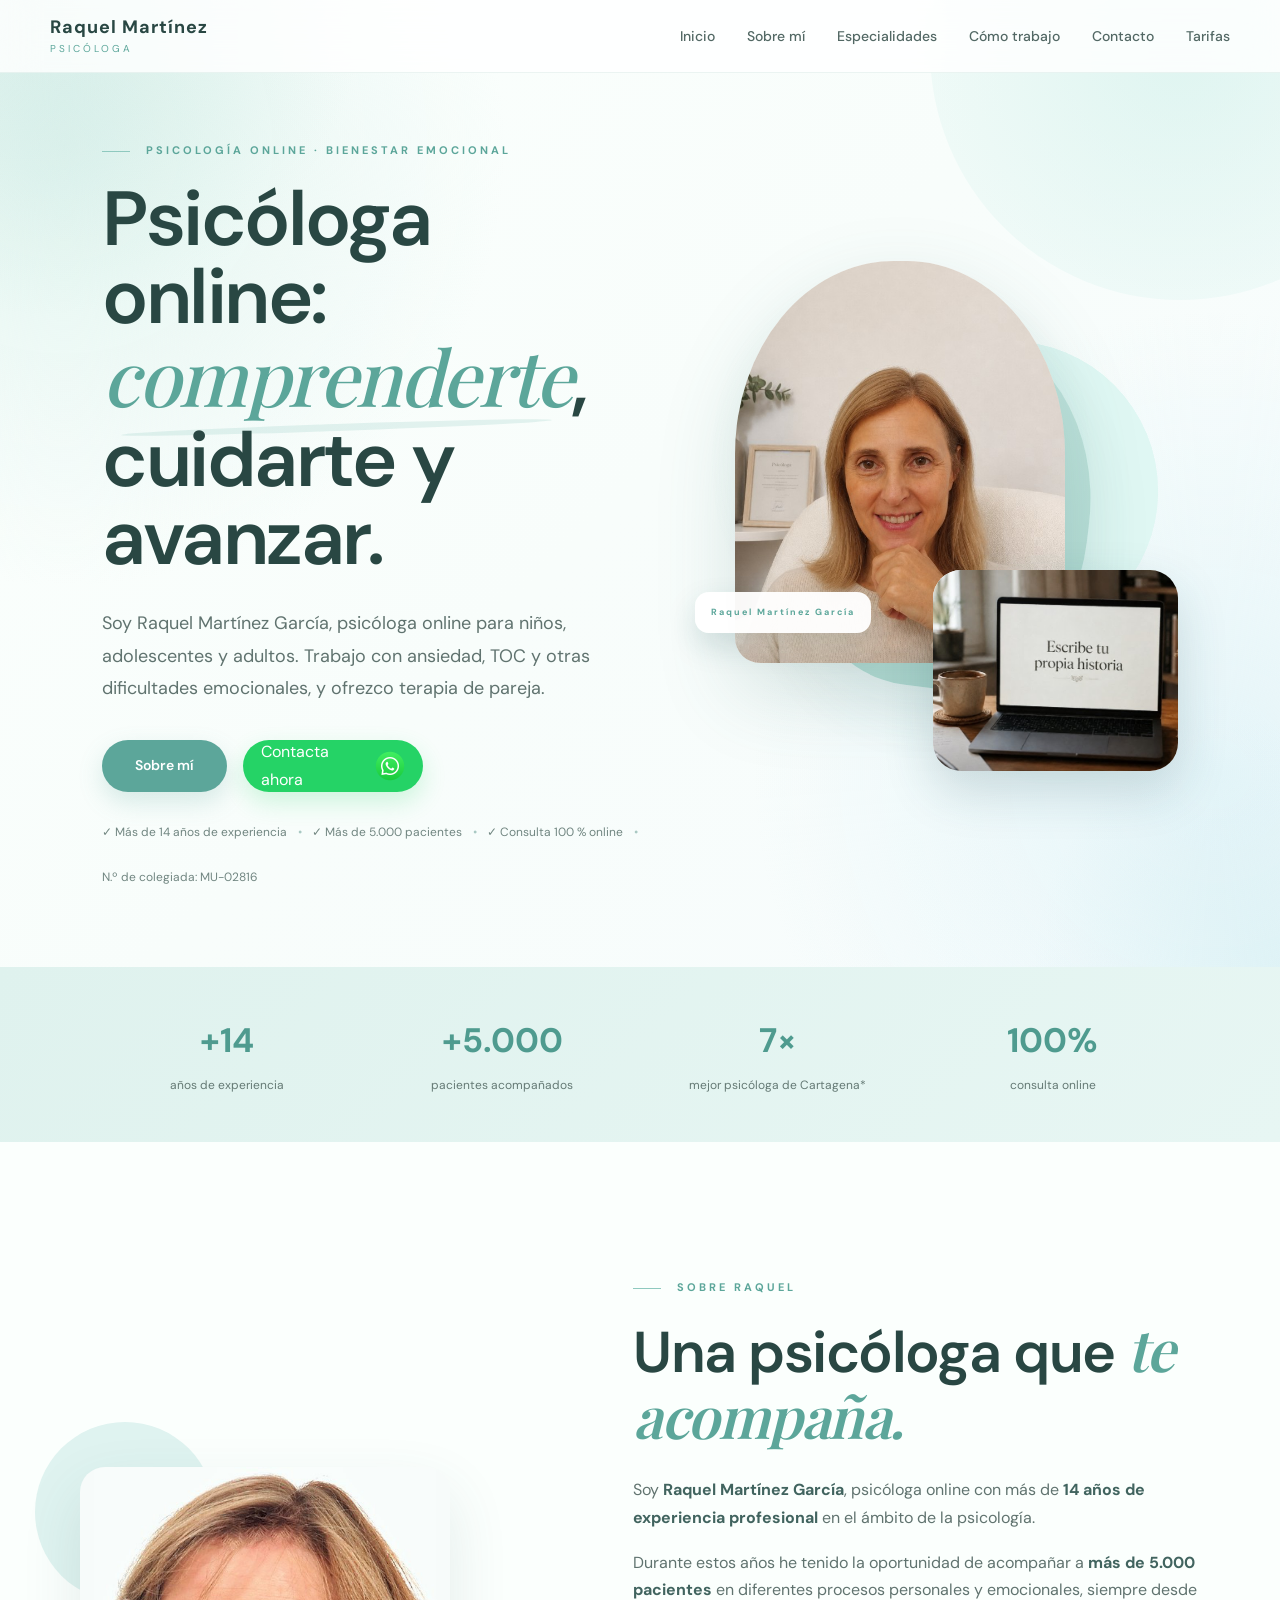
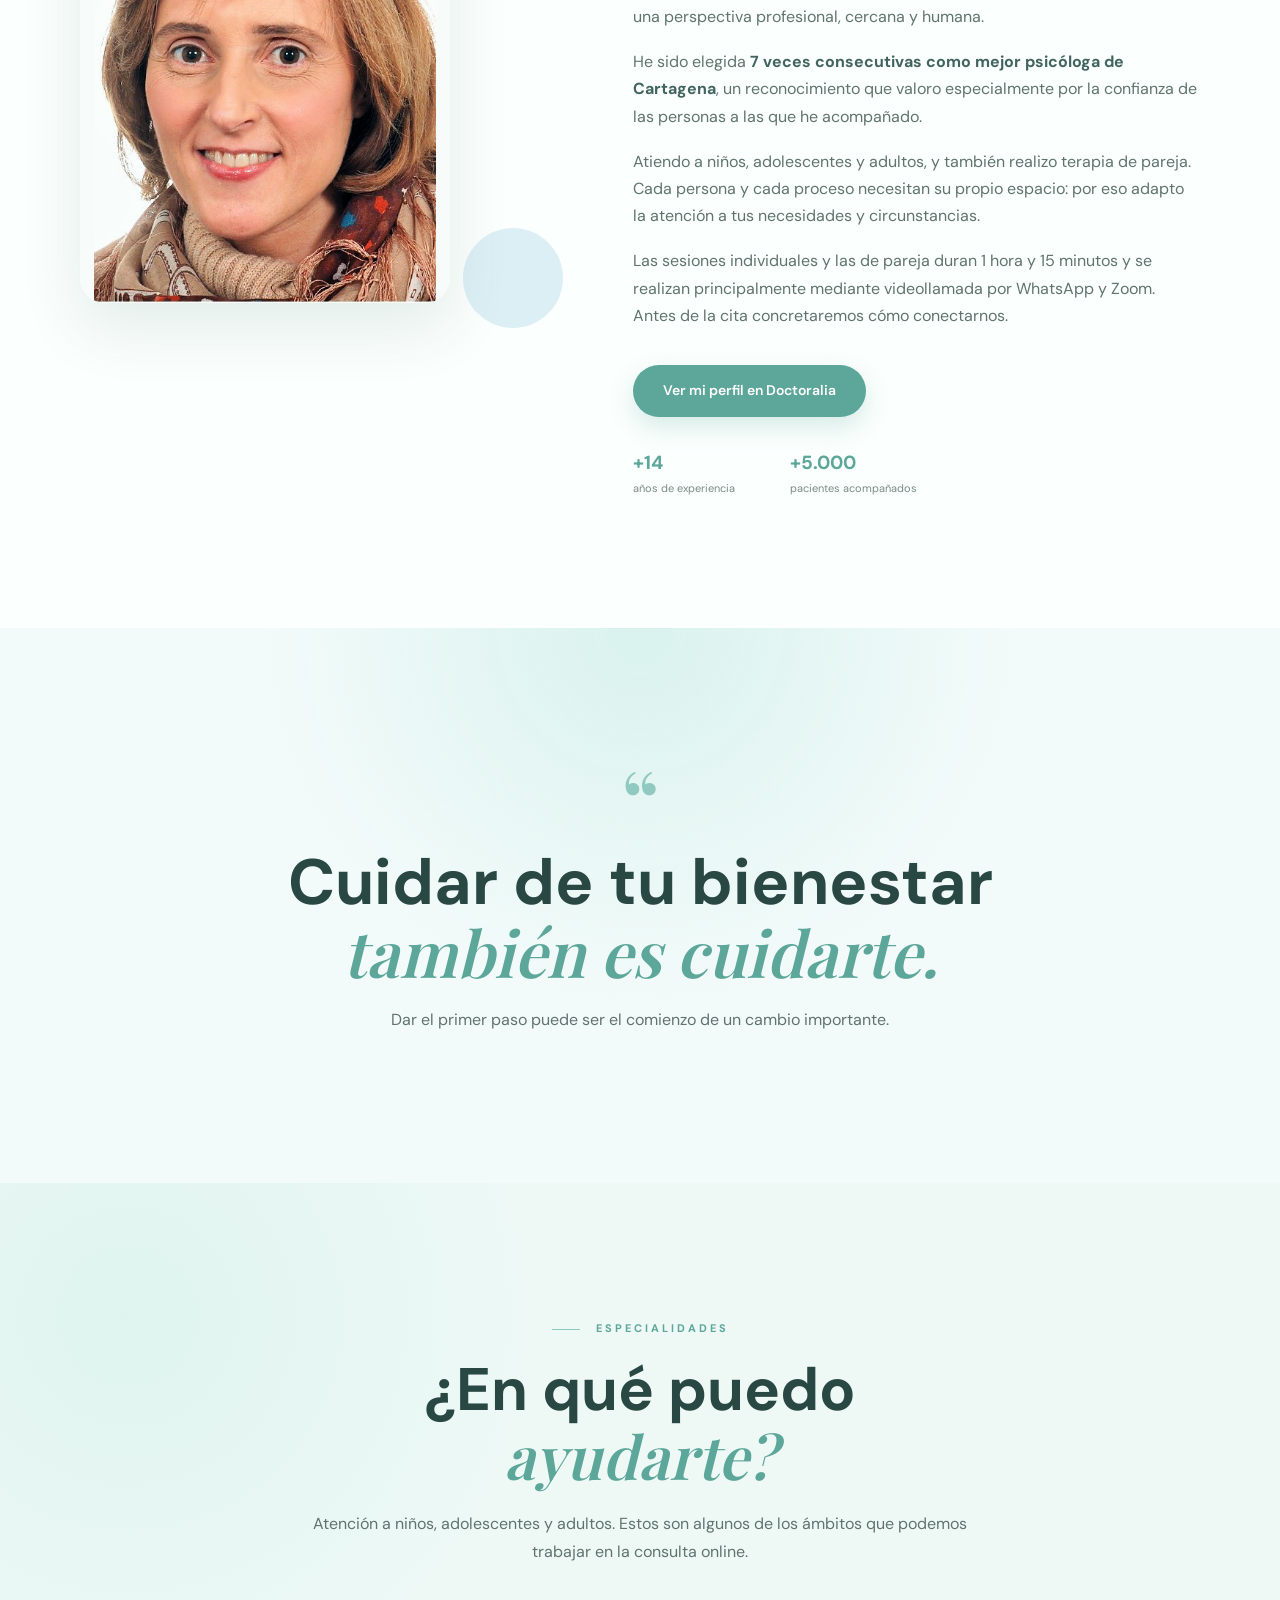
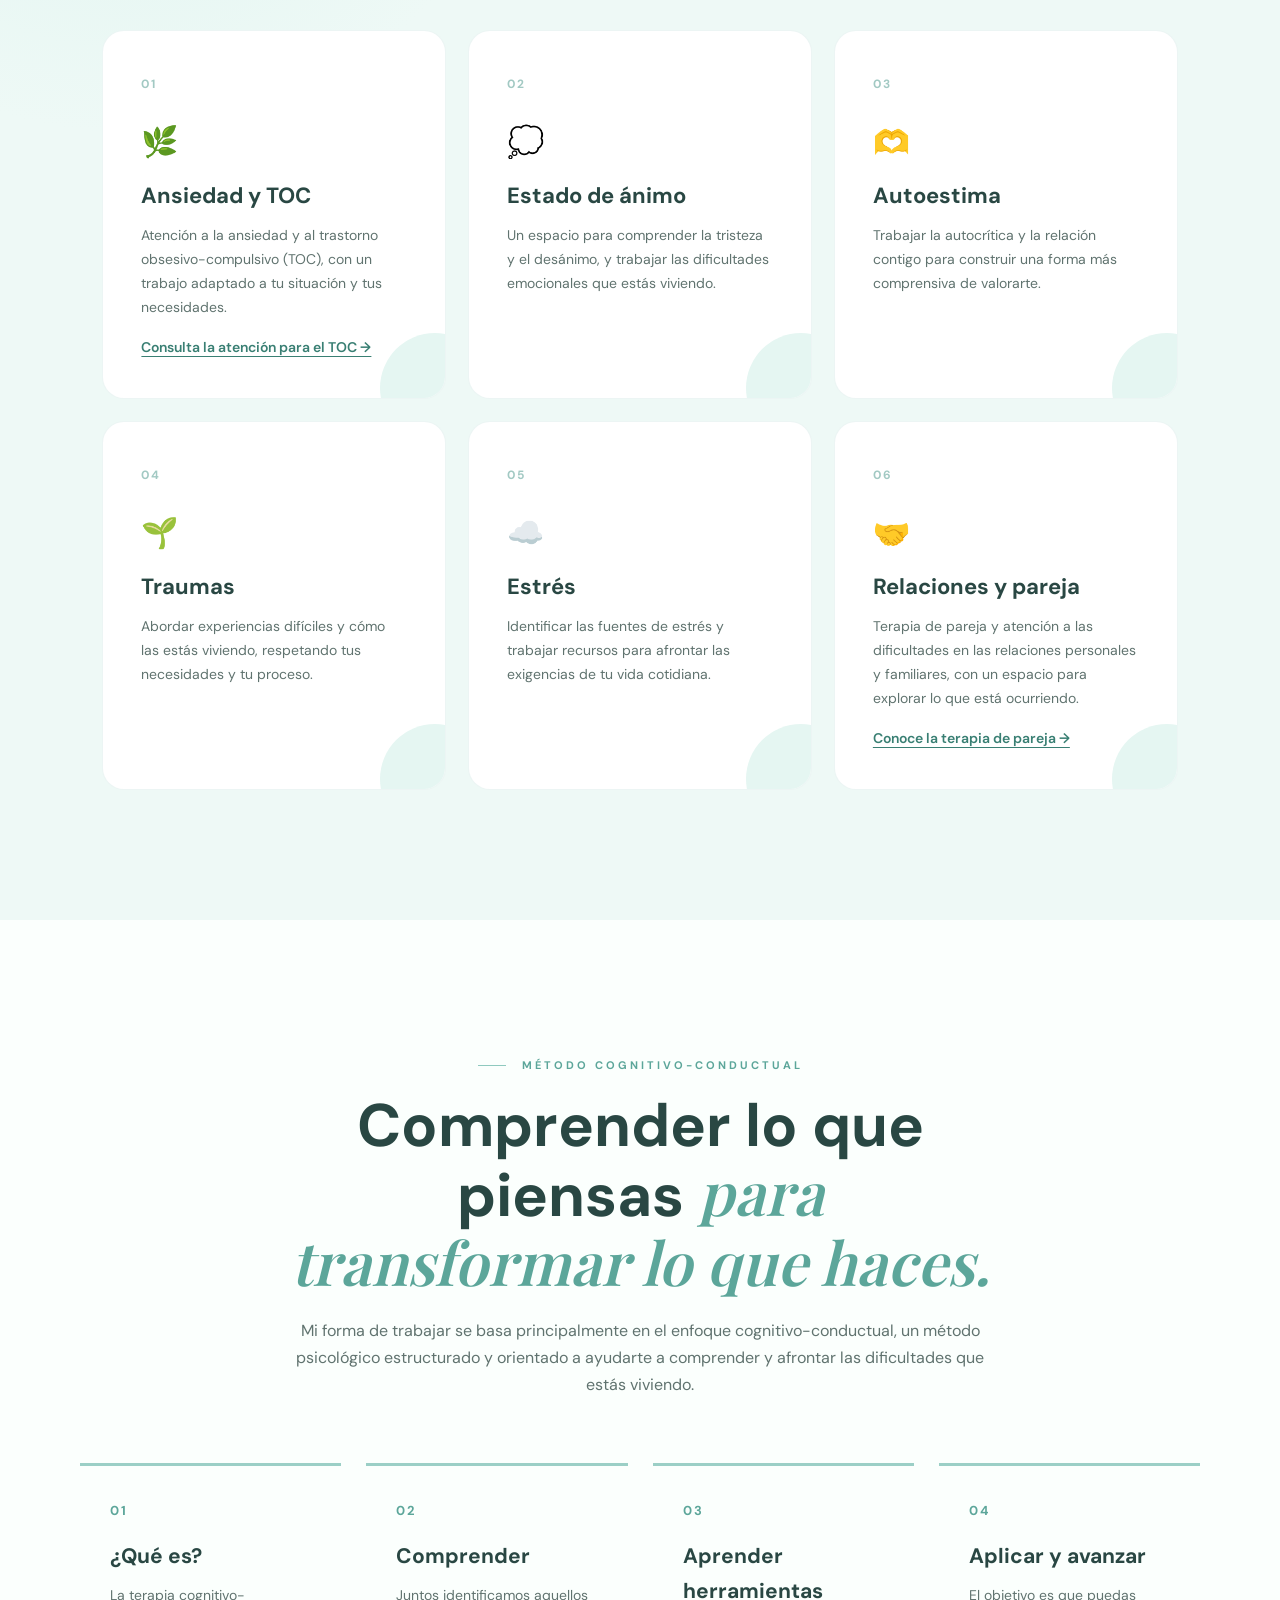
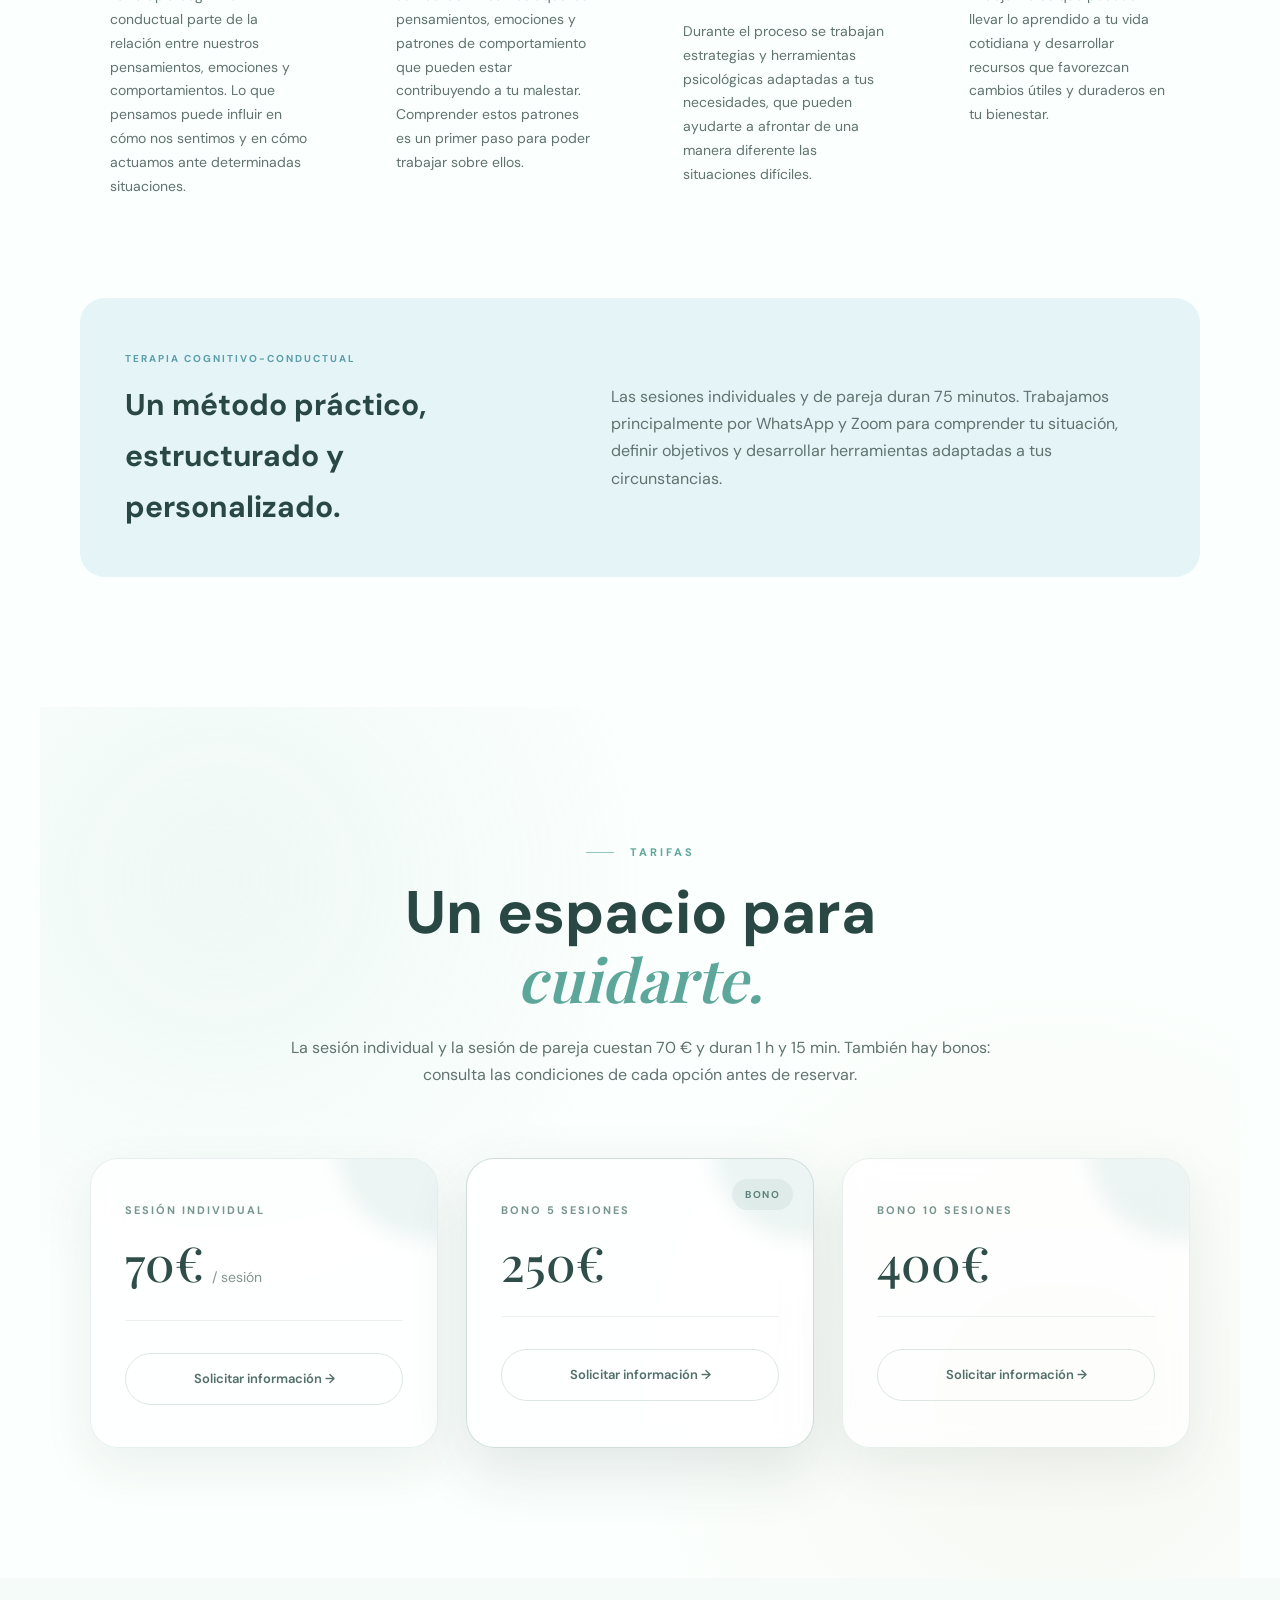
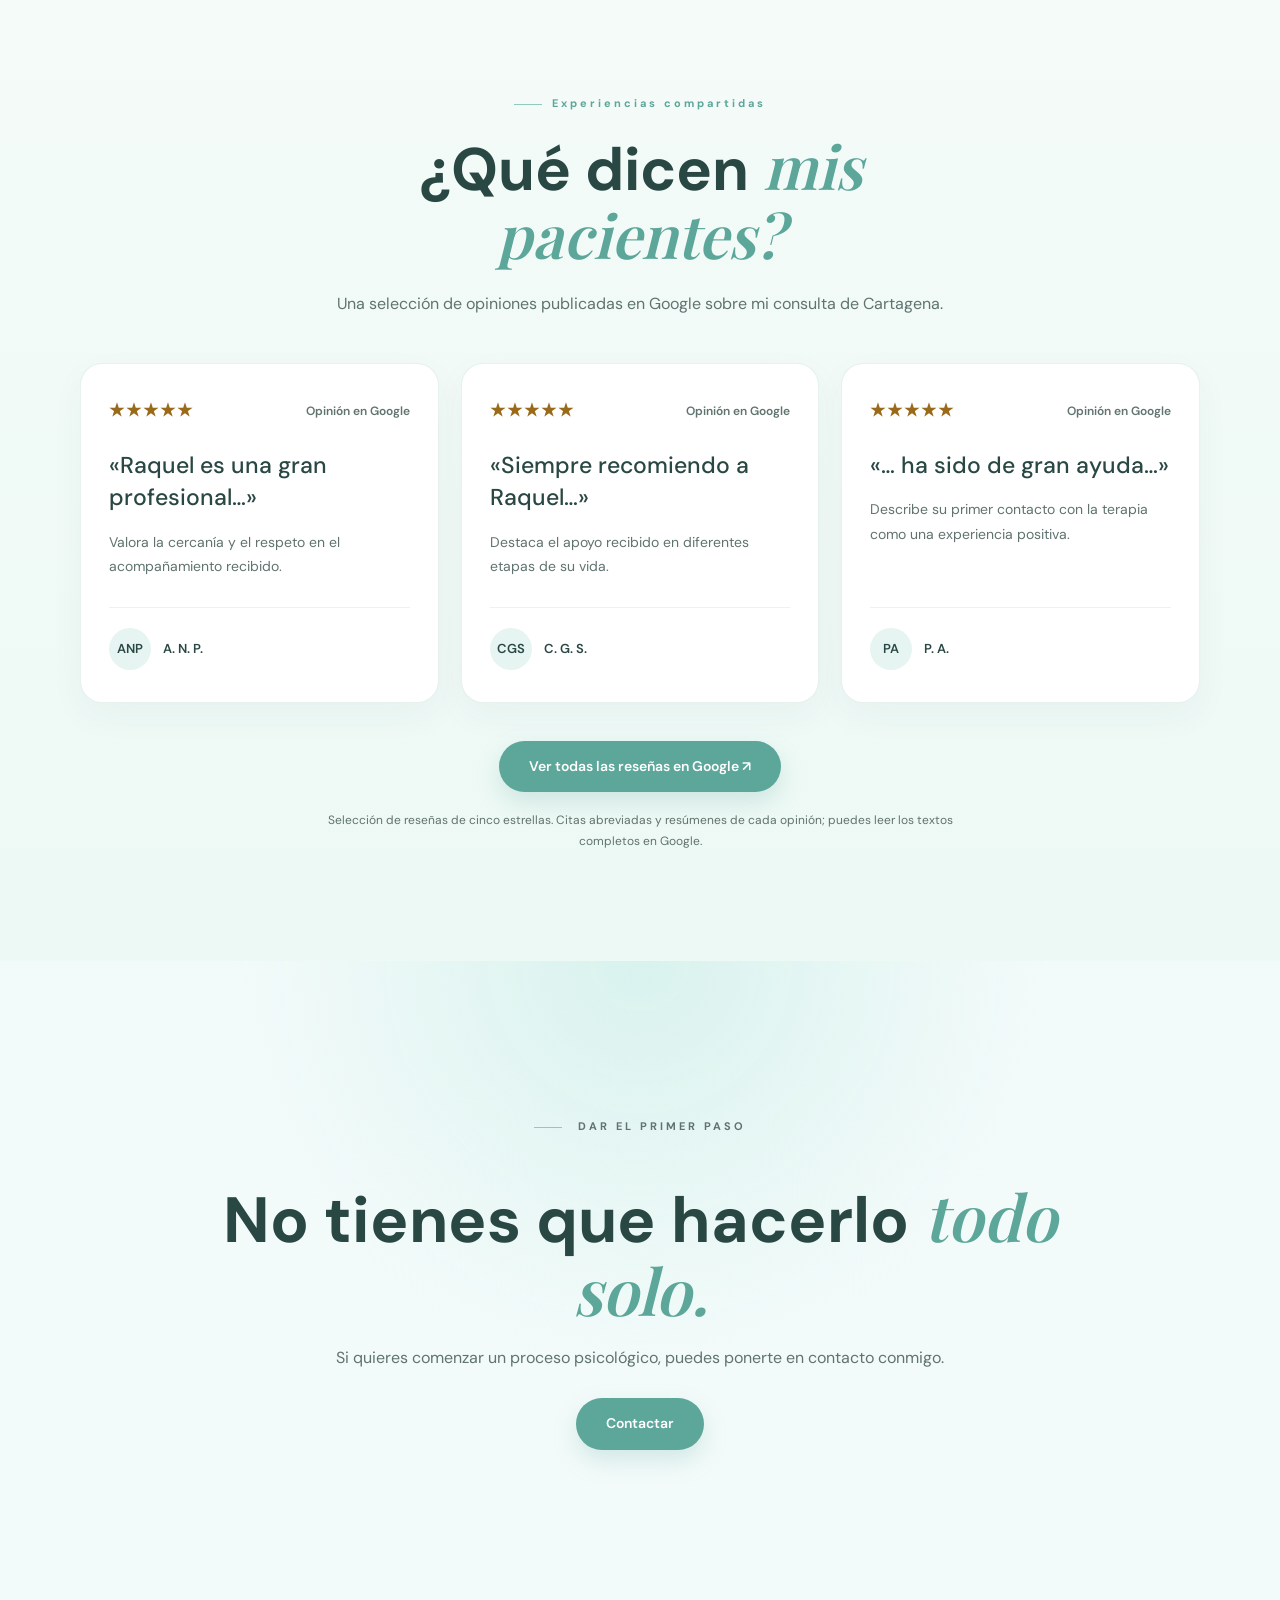
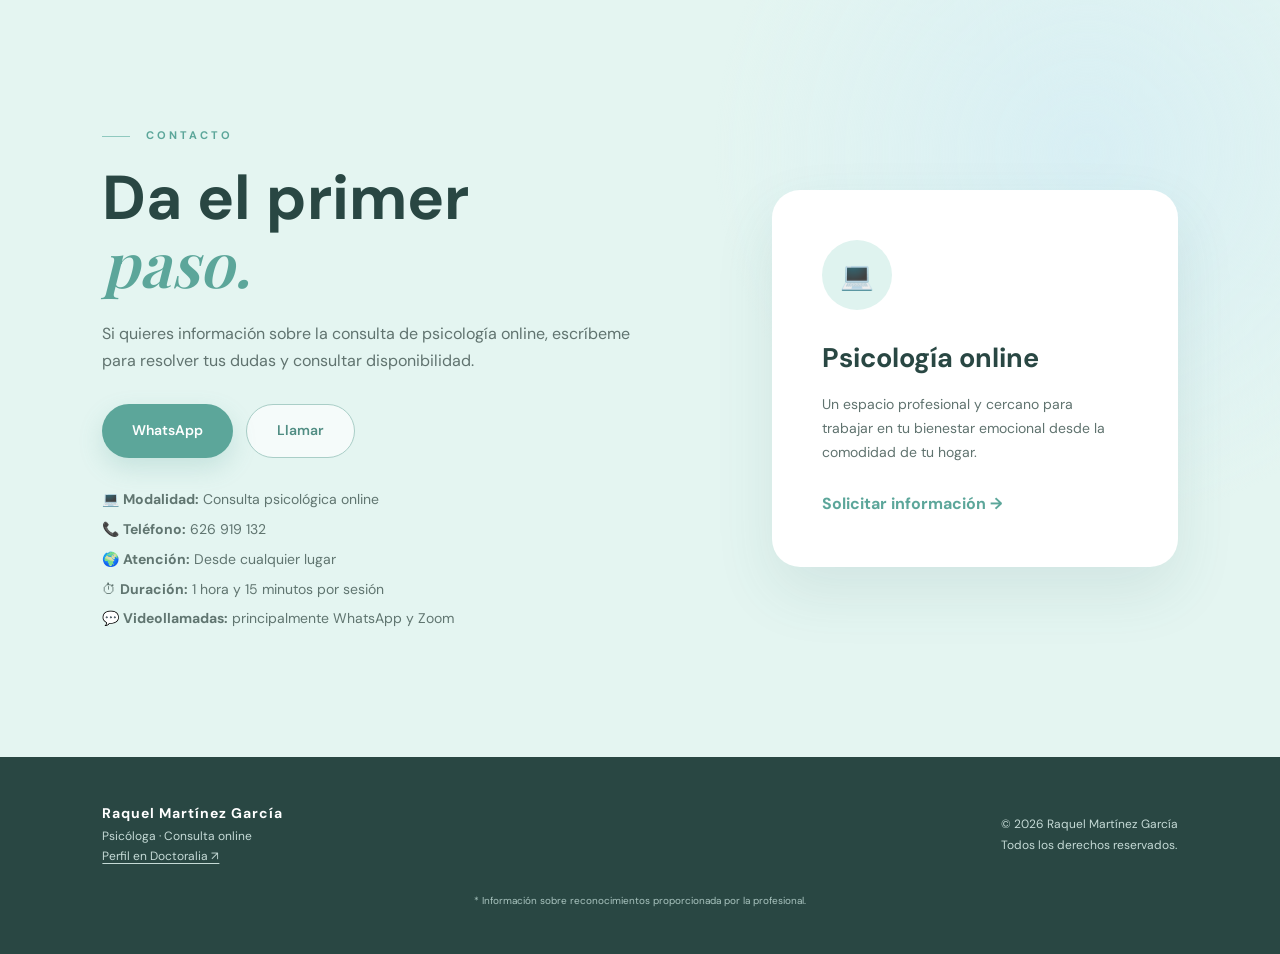
==== commit 3e4077af: "Rename index (2).html to index.html" ====
--- a/index.html
+++ b/index.html
@@ -3200,7 +3200,7 @@
         </div>
         <div class="patient-reviews-grid">
 
-            <article class="patient-review" aria-label="Reseña de Alejandra Navarro Peñalver">
+            <article class="patient-review" aria-label="Reseña de A. N. P.">
                 <div class="patient-review-source">
                     <span class="patient-review-stars" role="img" aria-label="5 de 5 estrellas">★★★★★</span>
                     <span>Opinión en Google</span>
@@ -3210,11 +3210,11 @@
                 </blockquote>
                 <p class="patient-review-summary">Valora la cercanía y el respeto en el acompañamiento recibido.</p>
                 <div class="patient-review-author">
-                    <span class="patient-review-avatar" aria-hidden="true">AN</span>
-                    <cite>Alejandra Navarro Peñalver</cite>
+                    <span class="patient-review-avatar" aria-hidden="true">ANP</span>
+                    <cite>A. N. P.</cite>
                 </div>
             </article>
-            <article class="patient-review" aria-label="Reseña de Carmen González Solano">
+            <article class="patient-review" aria-label="Reseña de C. G. S.">
                 <div class="patient-review-source">
                     <span class="patient-review-stars" role="img" aria-label="5 de 5 estrellas">★★★★★</span>
                     <span>Opinión en Google</span>
@@ -3224,11 +3224,11 @@
                 </blockquote>
                 <p class="patient-review-summary">Destaca el apoyo recibido en diferentes etapas de su vida.</p>
                 <div class="patient-review-author">
-                    <span class="patient-review-avatar" aria-hidden="true">CG</span>
-                    <cite>Carmen González Solano</cite>
+                    <span class="patient-review-avatar" aria-hidden="true">CGS</span>
+                    <cite>C. G. S.</cite>
                 </div>
             </article>
-            <article class="patient-review" aria-label="Reseña de Paola Arce">
+            <article class="patient-review" aria-label="Reseña de P. A.">
                 <div class="patient-review-source">
                     <span class="patient-review-stars" role="img" aria-label="5 de 5 estrellas">★★★★★</span>
                     <span>Opinión en Google</span>
@@ -3239,7 +3239,7 @@
                 <p class="patient-review-summary">Describe su primer contacto con la terapia como una experiencia positiva.</p>
                 <div class="patient-review-author">
                     <span class="patient-review-avatar" aria-hidden="true">PA</span>
-                    <cite>Paola Arce</cite>
+                    <cite>P. A.</cite>
                 </div>
             </article>
         </div>
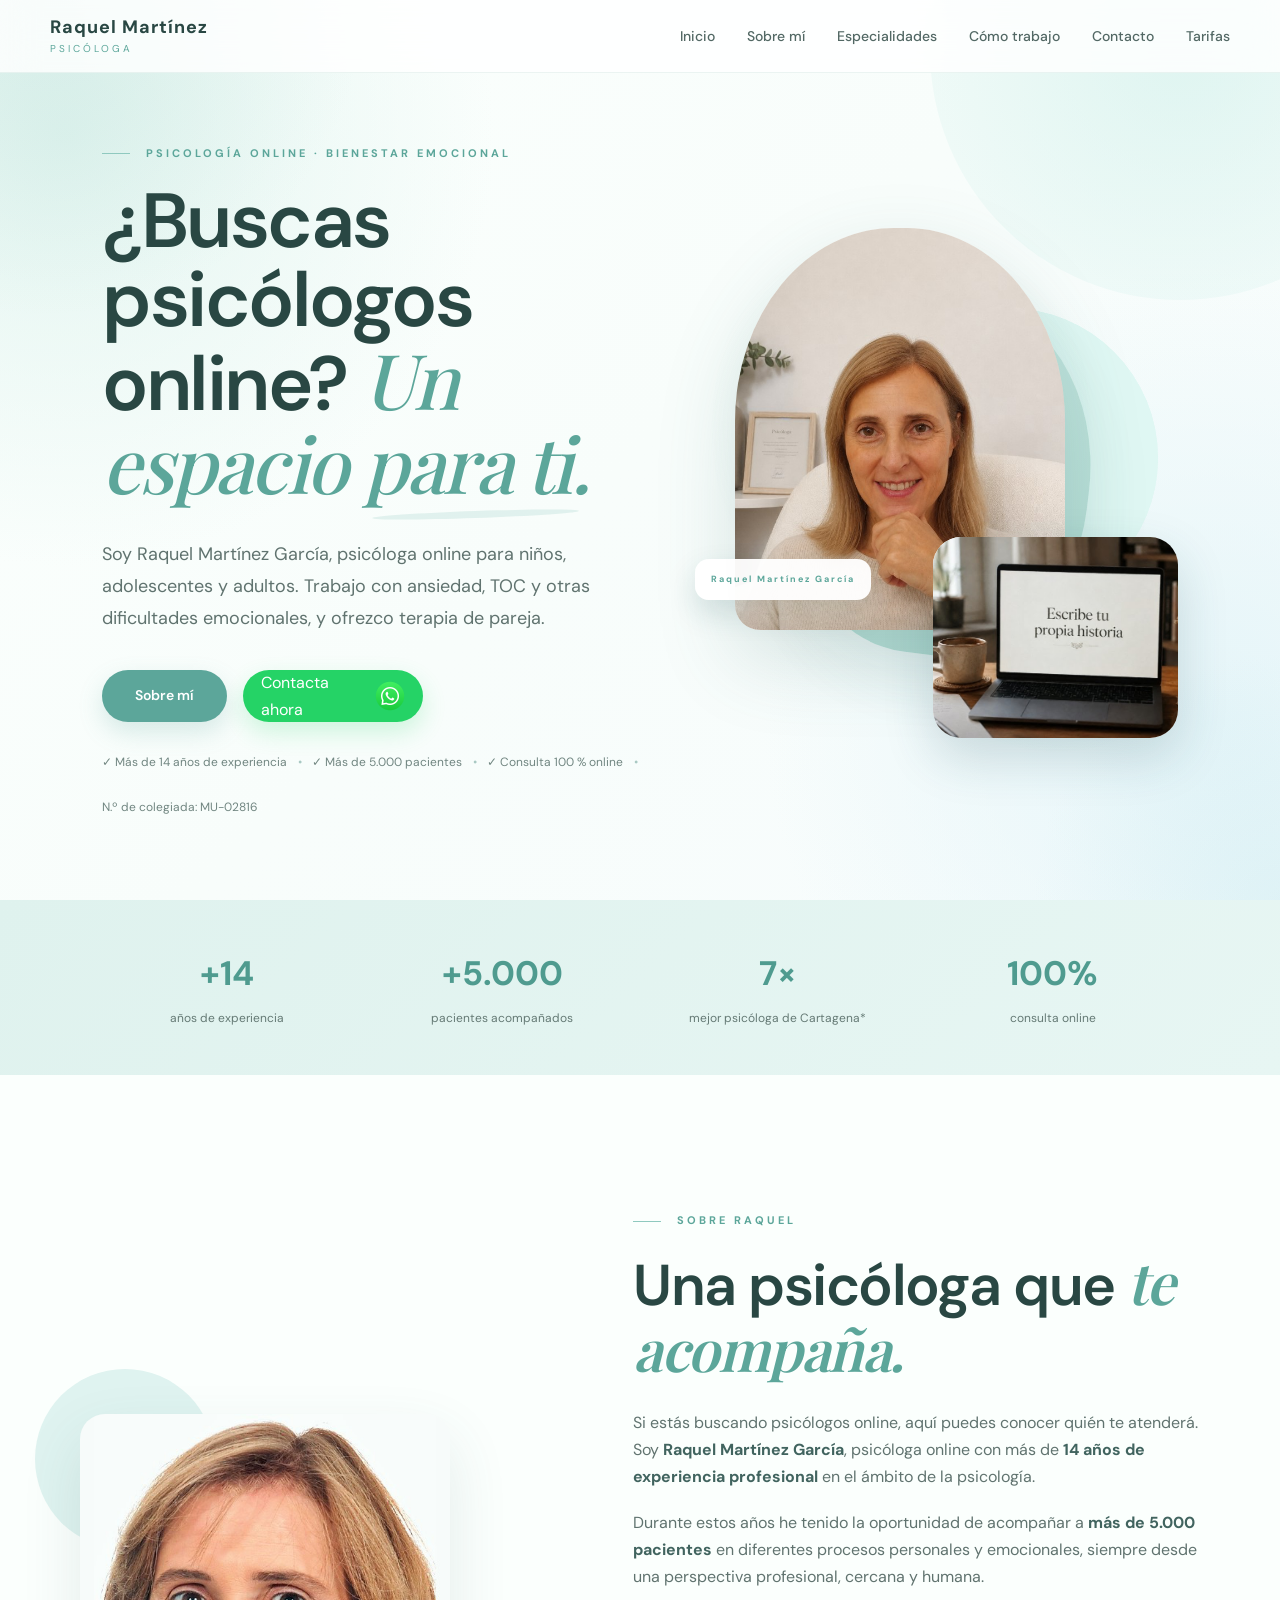
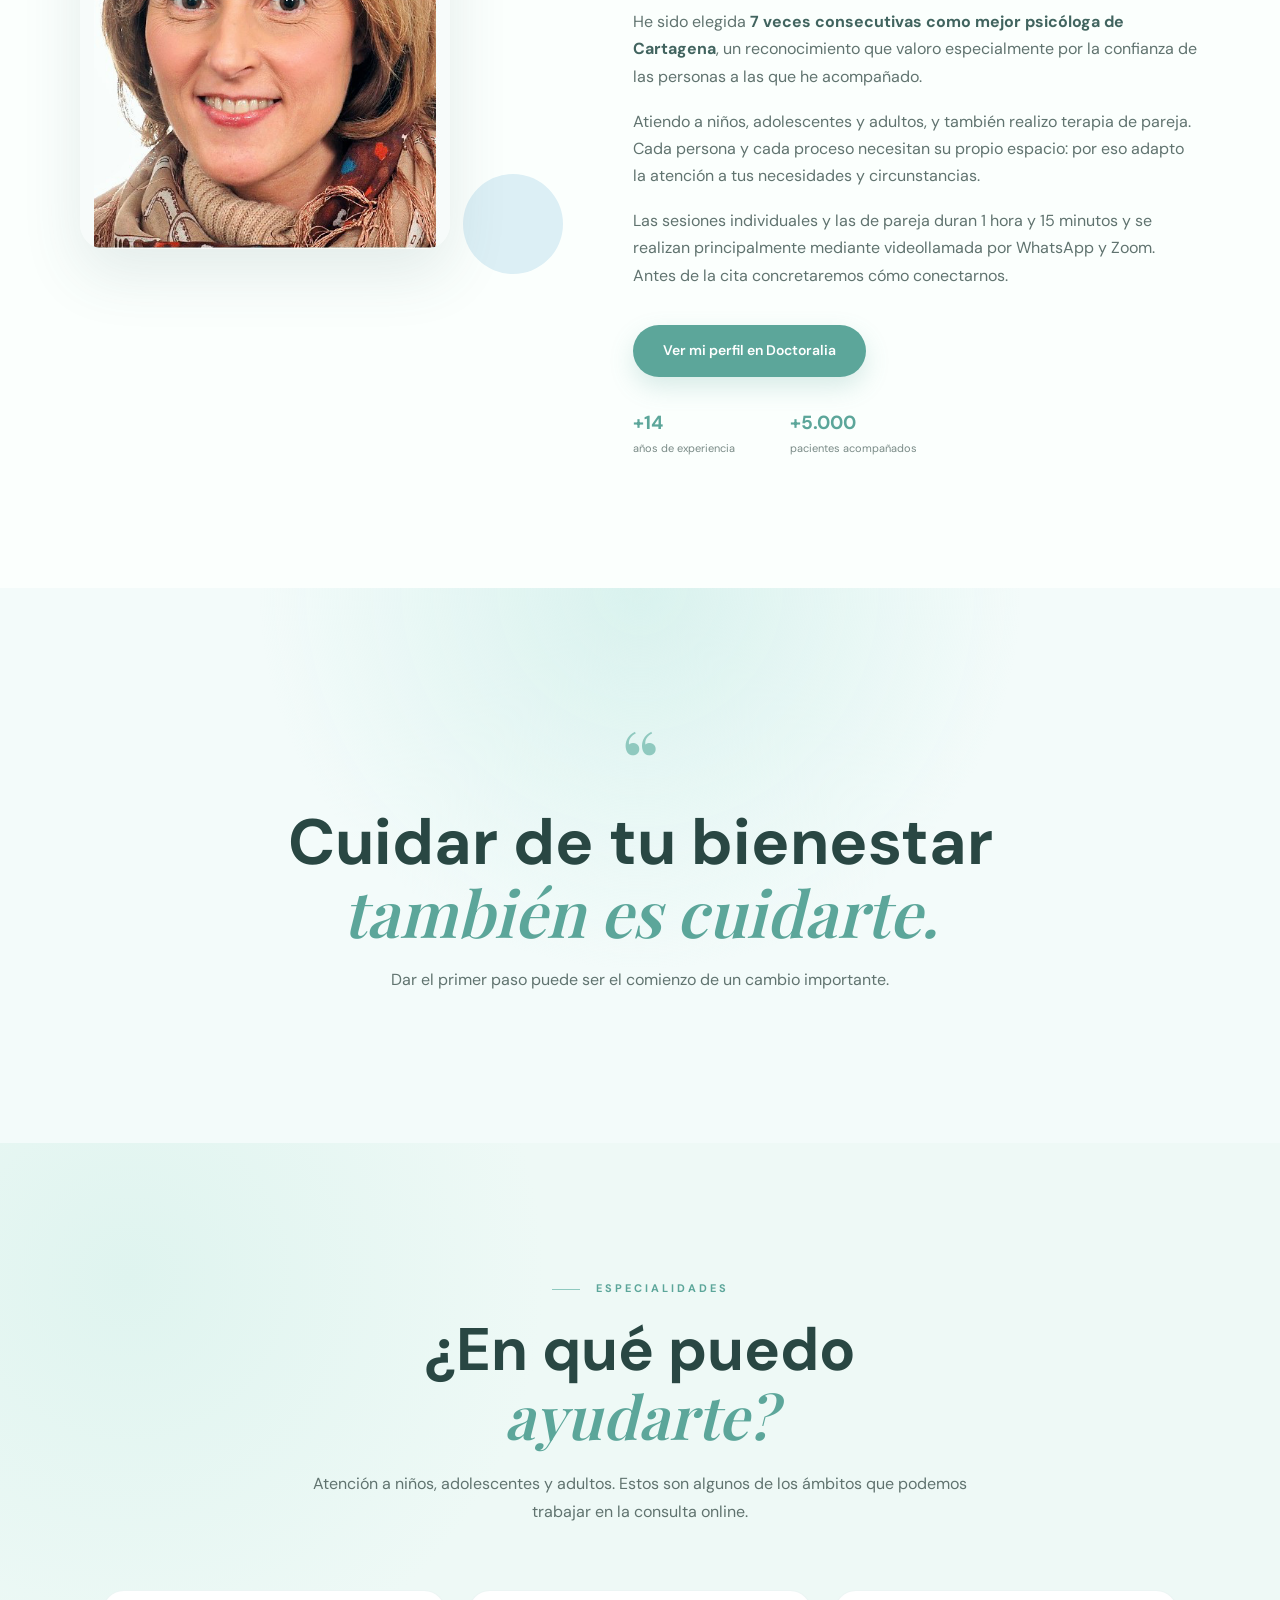
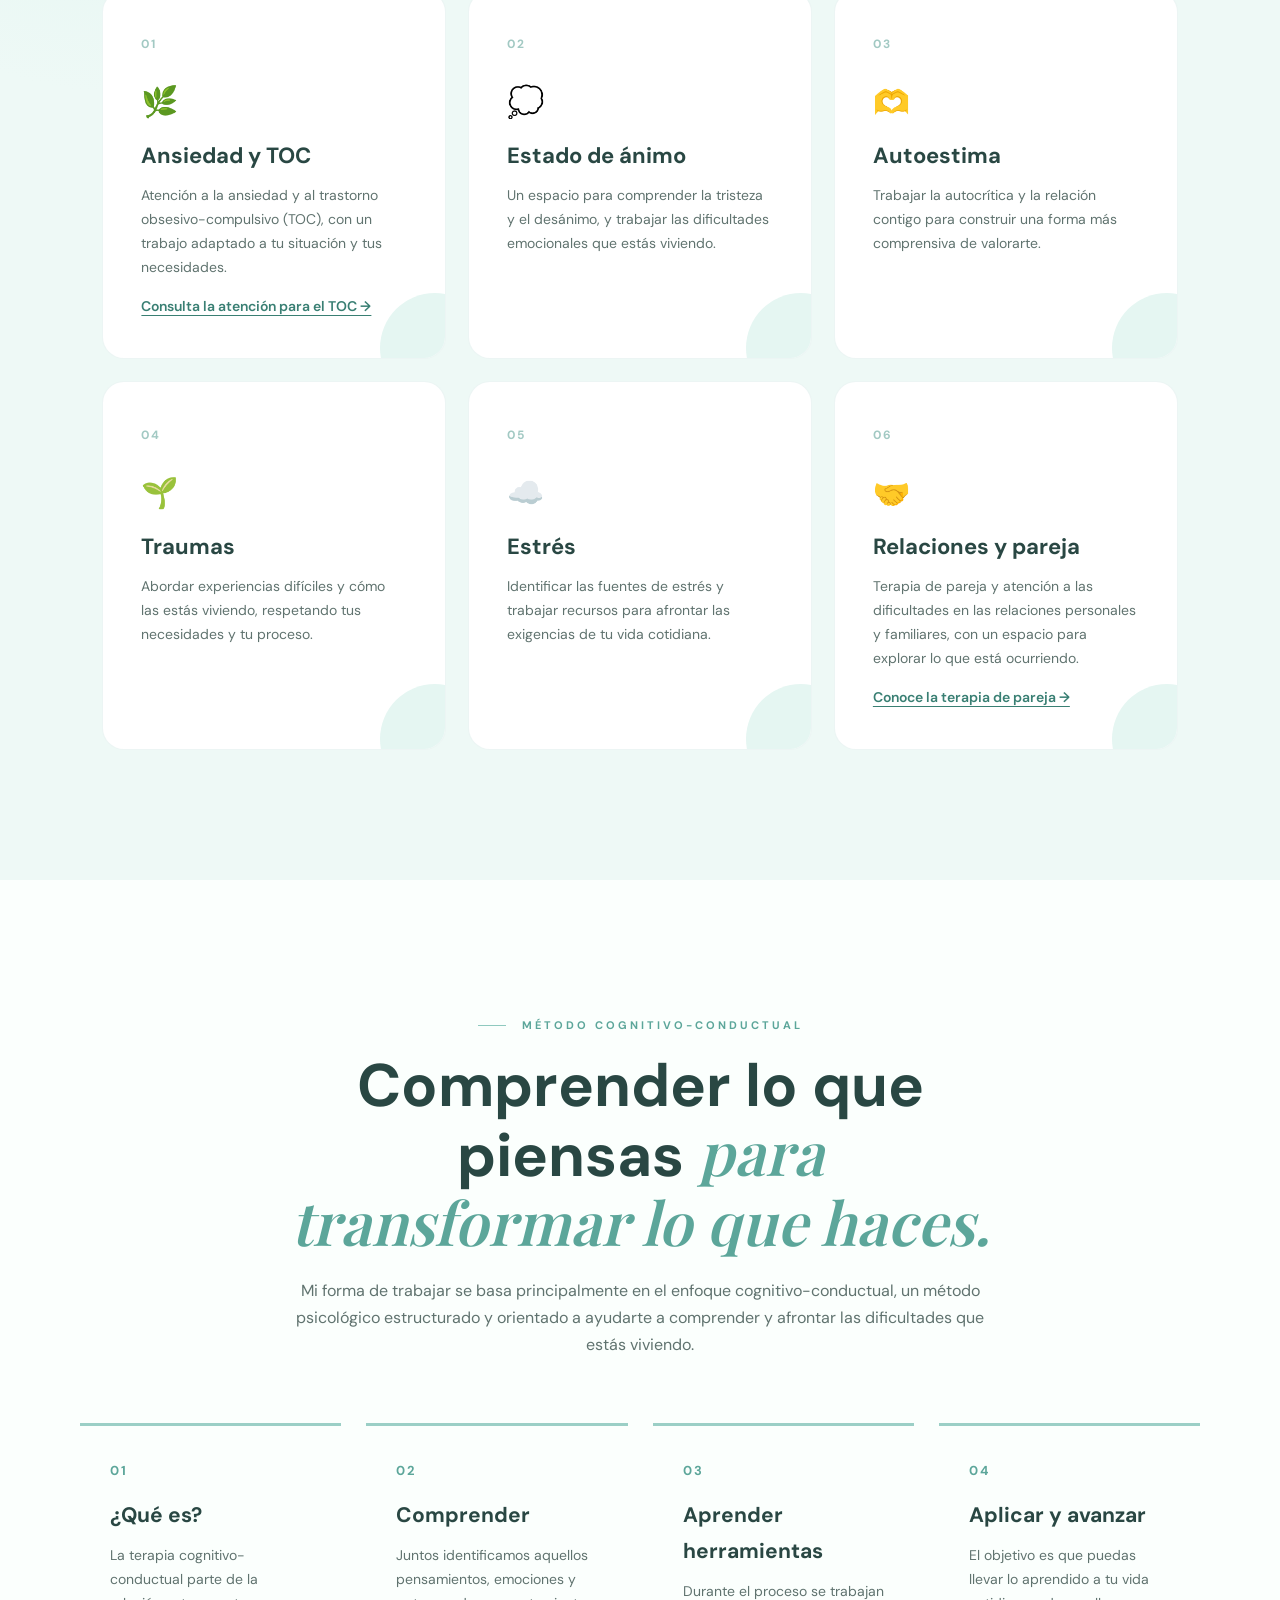
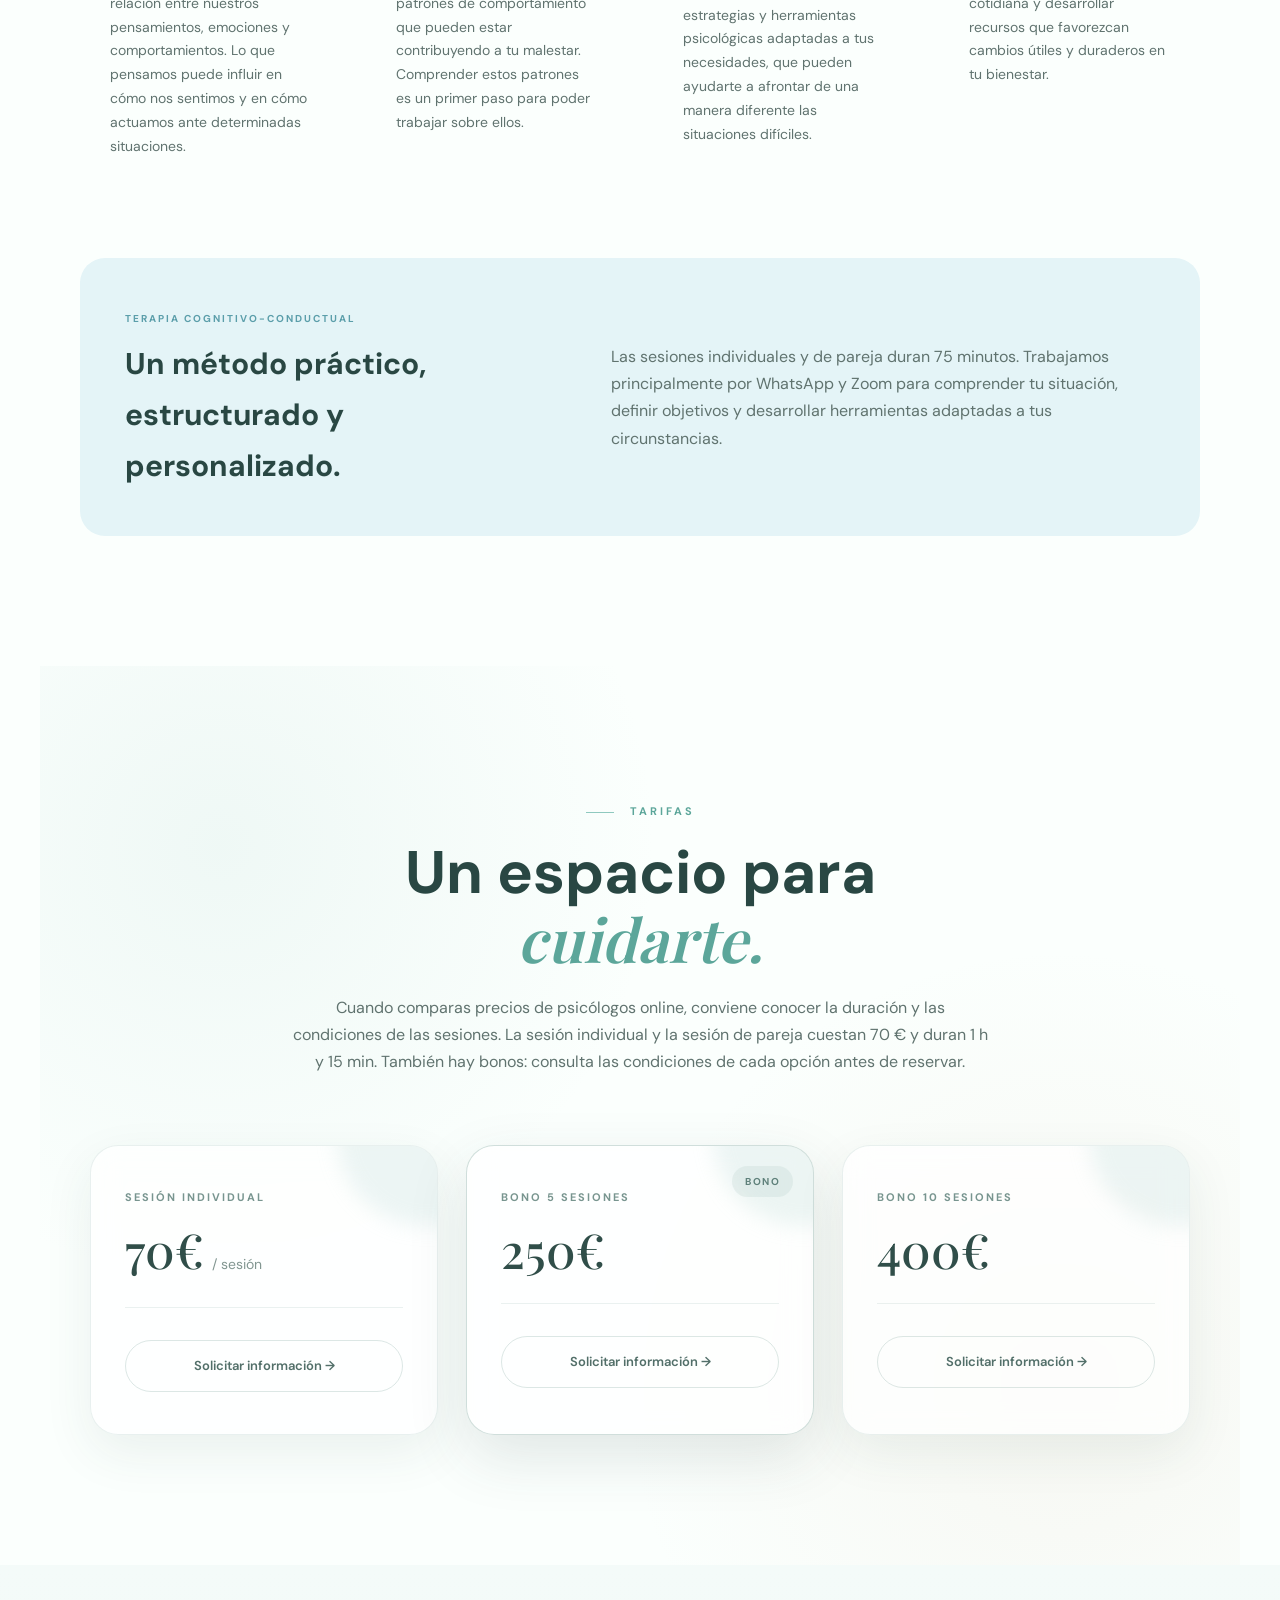
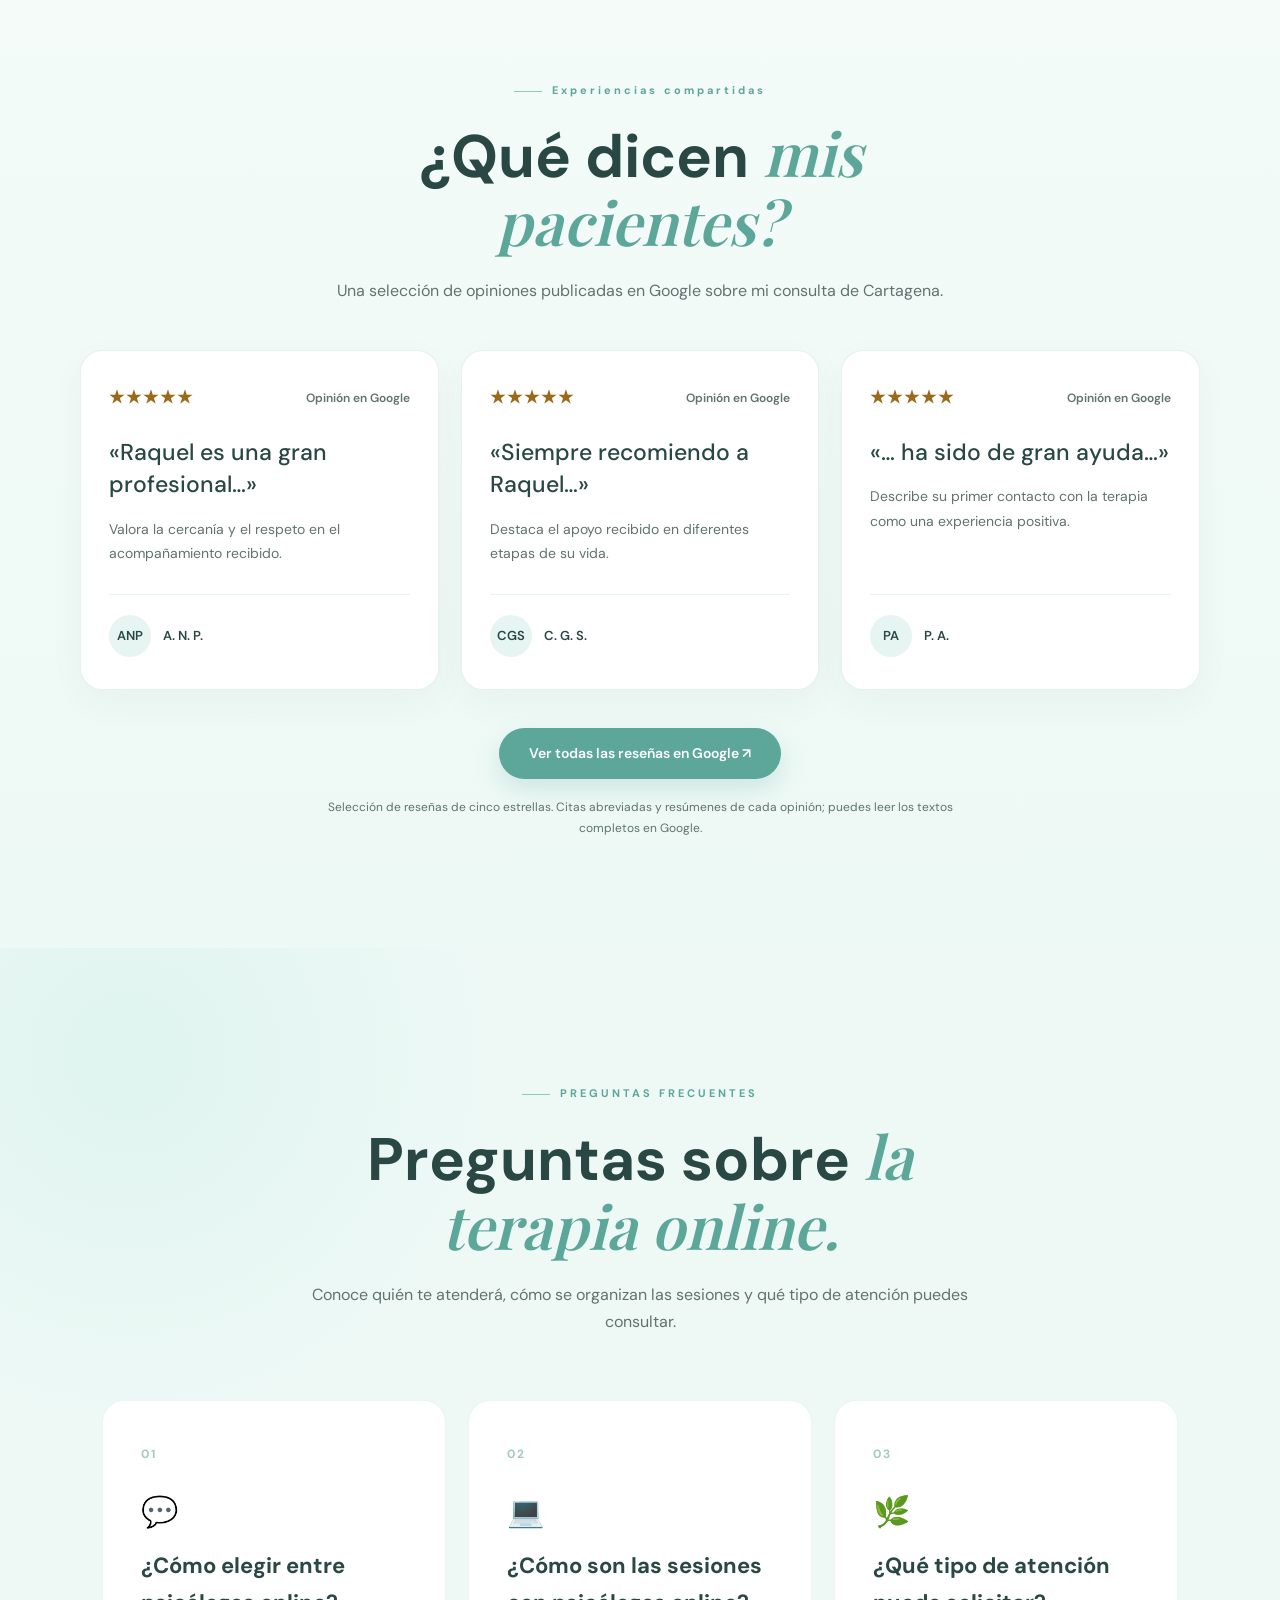
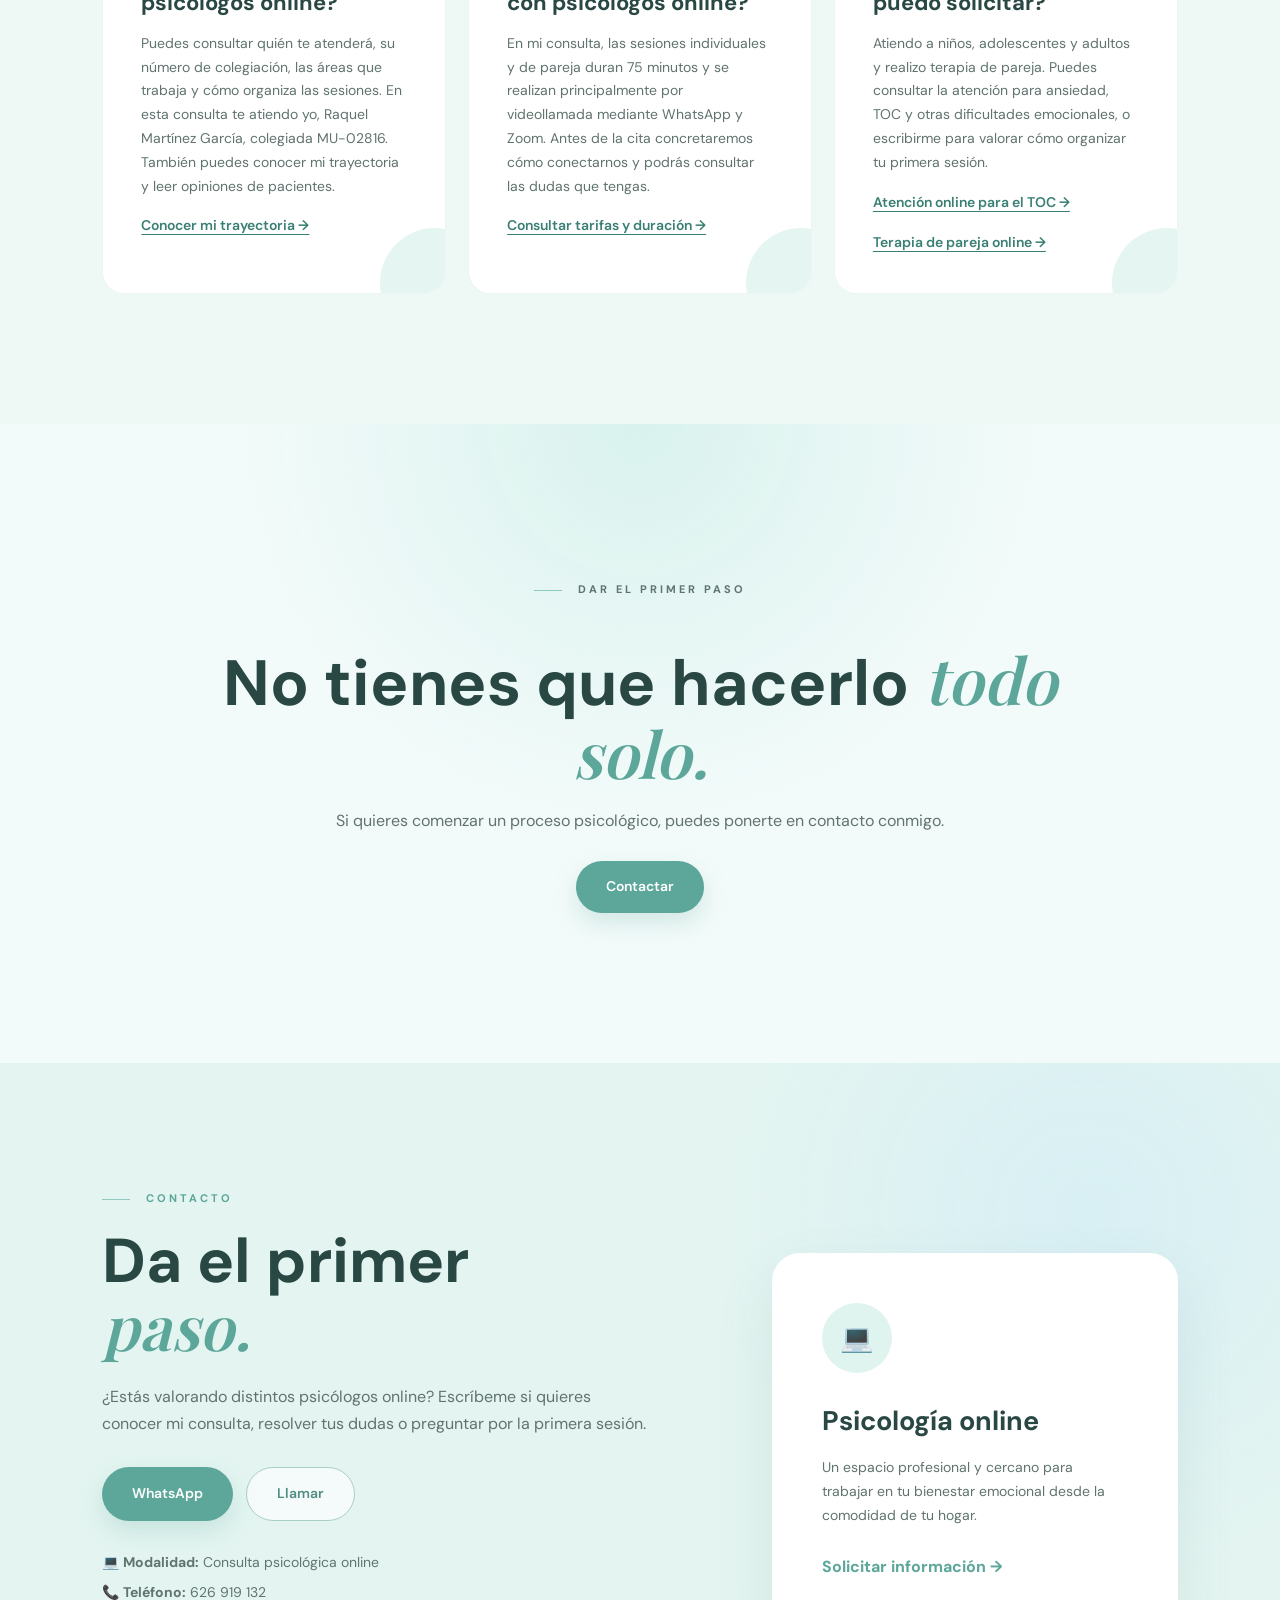
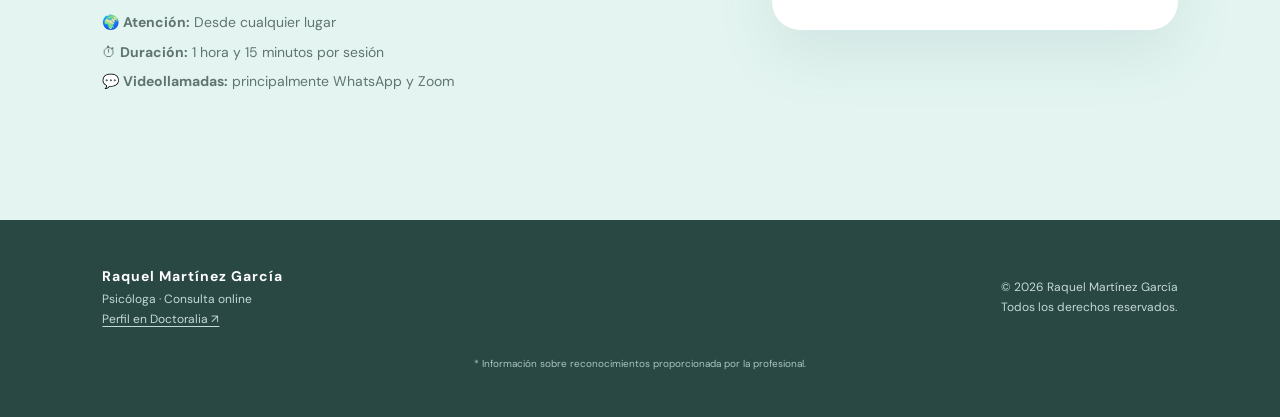
==== commit c41715a6: "Add files via upload" ====
--- a/index.html
+++ b/index.html
@@ -6,22 +6,22 @@
     <meta charset="UTF-8">
     <meta name="viewport" content="width=device-width, initial-scale=1.0">
 
-    <title>Psicóloga online | Raquel Martínez García</title>
-
-    <meta name="description" content="Psicóloga online para niños, adolescentes y adultos. Ansiedad, TOC y terapia de pareja. Sesiones de 75 minutos con Raquel Martínez García, MU-02816.">
+    <title>Psicólogos online | Consulta de Raquel Martínez García</title>
+
+    <meta name="description" content="Si buscas psicólogos online, conoce la consulta de Raquel Martínez García, MU-02816. Terapia individual y de pareja: sesiones de 75 minutos por 70 €.">
 
     <link rel="canonical" href="https://raquelpsicologiaonline.es/">
     <meta property="og:type" content="website">
     <meta property="og:locale" content="es_ES">
     <meta property="og:site_name" content="Raquel Martínez García · Psicología online">
-    <meta property="og:title" content="Psicóloga online | Raquel Martínez García">
-    <meta property="og:description" content="Psicóloga online para niños, adolescentes y adultos. Ansiedad, TOC y terapia de pareja. Sesiones de 75 minutos con Raquel Martínez García, MU-02816.">
+    <meta property="og:title" content="Psicólogos online | Consulta de Raquel Martínez García">
+    <meta property="og:description" content="Si buscas psicólogos online, conoce la consulta de Raquel Martínez García, MU-02816. Terapia individual y de pareja: sesiones de 75 minutos por 70 €.">
     <meta property="og:url" content="https://raquelpsicologiaonline.es/">
     <meta property="og:image" content="https://raquelpsicologiaonline.es/raquel-foto.png">
     <meta property="og:image:alt" content="Raquel Martínez García, psicóloga online">
     <meta name="twitter:card" content="summary_large_image">
-    <meta name="twitter:title" content="Psicóloga online | Raquel Martínez García">
-    <meta name="twitter:description" content="Psicóloga online para niños, adolescentes y adultos. Ansiedad, TOC y terapia de pareja. Sesiones de 75 minutos con Raquel Martínez García, MU-02816.">
+    <meta name="twitter:title" content="Psicólogos online | Consulta de Raquel Martínez García">
+    <meta name="twitter:description" content="Si buscas psicólogos online, conoce la consulta de Raquel Martínez García, MU-02816. Terapia individual y de pareja: sesiones de 75 minutos por 70 €.">
     <meta name="twitter:image" content="https://raquelpsicologiaonline.es/raquel-foto.png">
     <script type="application/ld+json">{
   "@context": "https://schema.org",
@@ -2646,9 +2646,8 @@
         </p>
 
         <h1>
-            Psicóloga online:
-            <span>comprenderte</span>,
-            cuidarte y avanzar.
+            ¿Buscas psicólogos online?
+            <span>Un espacio para ti.</span>
         </h1>
 
         <p class="hero-description">Soy Raquel Martínez García, psicóloga online para niños, adolescentes y adultos. Trabajo con ansiedad, TOC y otras dificultades emocionales, y ofrezco terapia de pareja.</p>
@@ -2773,8 +2772,7 @@
             <span>te acompaña.</span>
         </h2>
 
-        <p>
-            Soy <strong>Raquel Martínez García</strong>,
+        <p>Si estás buscando psicólogos online, aquí puedes conocer quién te atenderá. Soy <strong>Raquel Martínez García</strong>,
             psicóloga online con más de
             <strong>14 años de experiencia profesional</strong>
             en el ámbito de la psicología.
@@ -3094,7 +3092,7 @@
             <span>cuidarte.</span>
         </h2>
 
-        <p>La sesión individual y la sesión de pareja cuestan 70 € y duran 1 h y 15 min. También hay bonos: consulta las condiciones de cada opción antes de reservar.</p>
+        <p>Cuando comparas precios de psicólogos online, conviene conocer la duración y las condiciones de las sesiones. La sesión individual y la sesión de pareja cuestan 70 € y duran 1 h y 15 min. También hay bonos: consulta las condiciones de cada opción antes de reservar.</p>
 
     </div>
 
@@ -3250,6 +3248,39 @@
     </div>
 </section>
 
+<section id="preguntas-online" class="specialties section" aria-labelledby="preguntas-online-title">
+    <div class="section-title">
+        <p class="eyebrow">PREGUNTAS FRECUENTES</p>
+        <h2 id="preguntas-online-title">Preguntas sobre <span>la terapia online.</span></h2>
+        <p>Conoce quién te atenderá, cómo se organizan las sesiones y qué tipo de atención puedes consultar.</p>
+    </div>
+    <div class="cards">
+        <article class="specialty-card">
+            <span class="card-number">01</span>
+            <div class="card-icon" aria-hidden="true">💬</div>
+            <h3>¿Cómo elegir entre psicólogos online?</h3>
+            <p>Puedes consultar quién te atenderá, su número de colegiación, las áreas que trabaja y cómo organiza las sesiones. En esta consulta te atiendo yo, Raquel Martínez García, colegiada MU-02816. También puedes conocer mi trayectoria y leer opiniones de pacientes.</p>
+            <a class="service-link" href="#sobre-mi">Conocer mi trayectoria →</a>
+        </article>
+        <article class="specialty-card">
+            <span class="card-number">02</span>
+            <div class="card-icon" aria-hidden="true">💻</div>
+            <h3>¿Cómo son las sesiones con psicólogos online?</h3>
+            <p>En mi consulta, las sesiones individuales y de pareja duran 75 minutos y se realizan principalmente por videollamada mediante WhatsApp y Zoom. Antes de la cita concretaremos cómo conectarnos y podrás consultar las dudas que tengas.</p>
+            <a class="service-link" href="#tarifas">Consultar tarifas y duración →</a>
+        </article>
+        <article class="specialty-card">
+            <span class="card-number">03</span>
+            <div class="card-icon" aria-hidden="true">🌿</div>
+            <h3>¿Qué tipo de atención puedo solicitar?</h3>
+            <p>Atiendo a niños, adolescentes y adultos y realizo terapia de pareja. Puedes consultar la atención para ansiedad, TOC y otras dificultades emocionales, o escribirme para valorar cómo organizar tu primera sesión.</p>
+            <a class="service-link" href="terapia-toc-online.html">Atención online para el TOC →</a>
+            <br>
+            <a class="service-link" href="terapia-pareja-online.html">Terapia de pareja online →</a>
+        </article>
+    </div>
+</section>
+
 <section class="quote-section">
 
     <div class="quote-content">
@@ -3300,9 +3331,7 @@
                 <span>paso.</span>
             </h2>
 
-            <p>
-                Si quieres información sobre la consulta de psicología online, escríbeme para resolver tus dudas y consultar disponibilidad.
-            </p>
+            <p>¿Estás valorando distintos psicólogos online? Escríbeme si quieres conocer mi consulta, resolver tus dudas o preguntar por la primera sesión.</p>
 
 
             <div class="contact-buttons">
@@ -3603,4 +3632,4 @@
 <script>window.chtlConfig = { chatbotId: "2265373215" };</script>
 <script async data-id="2265373215" id="chtl-script" type="text/javascript" src="https://chatling.ai/js/embed.js"></script>
 </body>
-</html>
+</html>
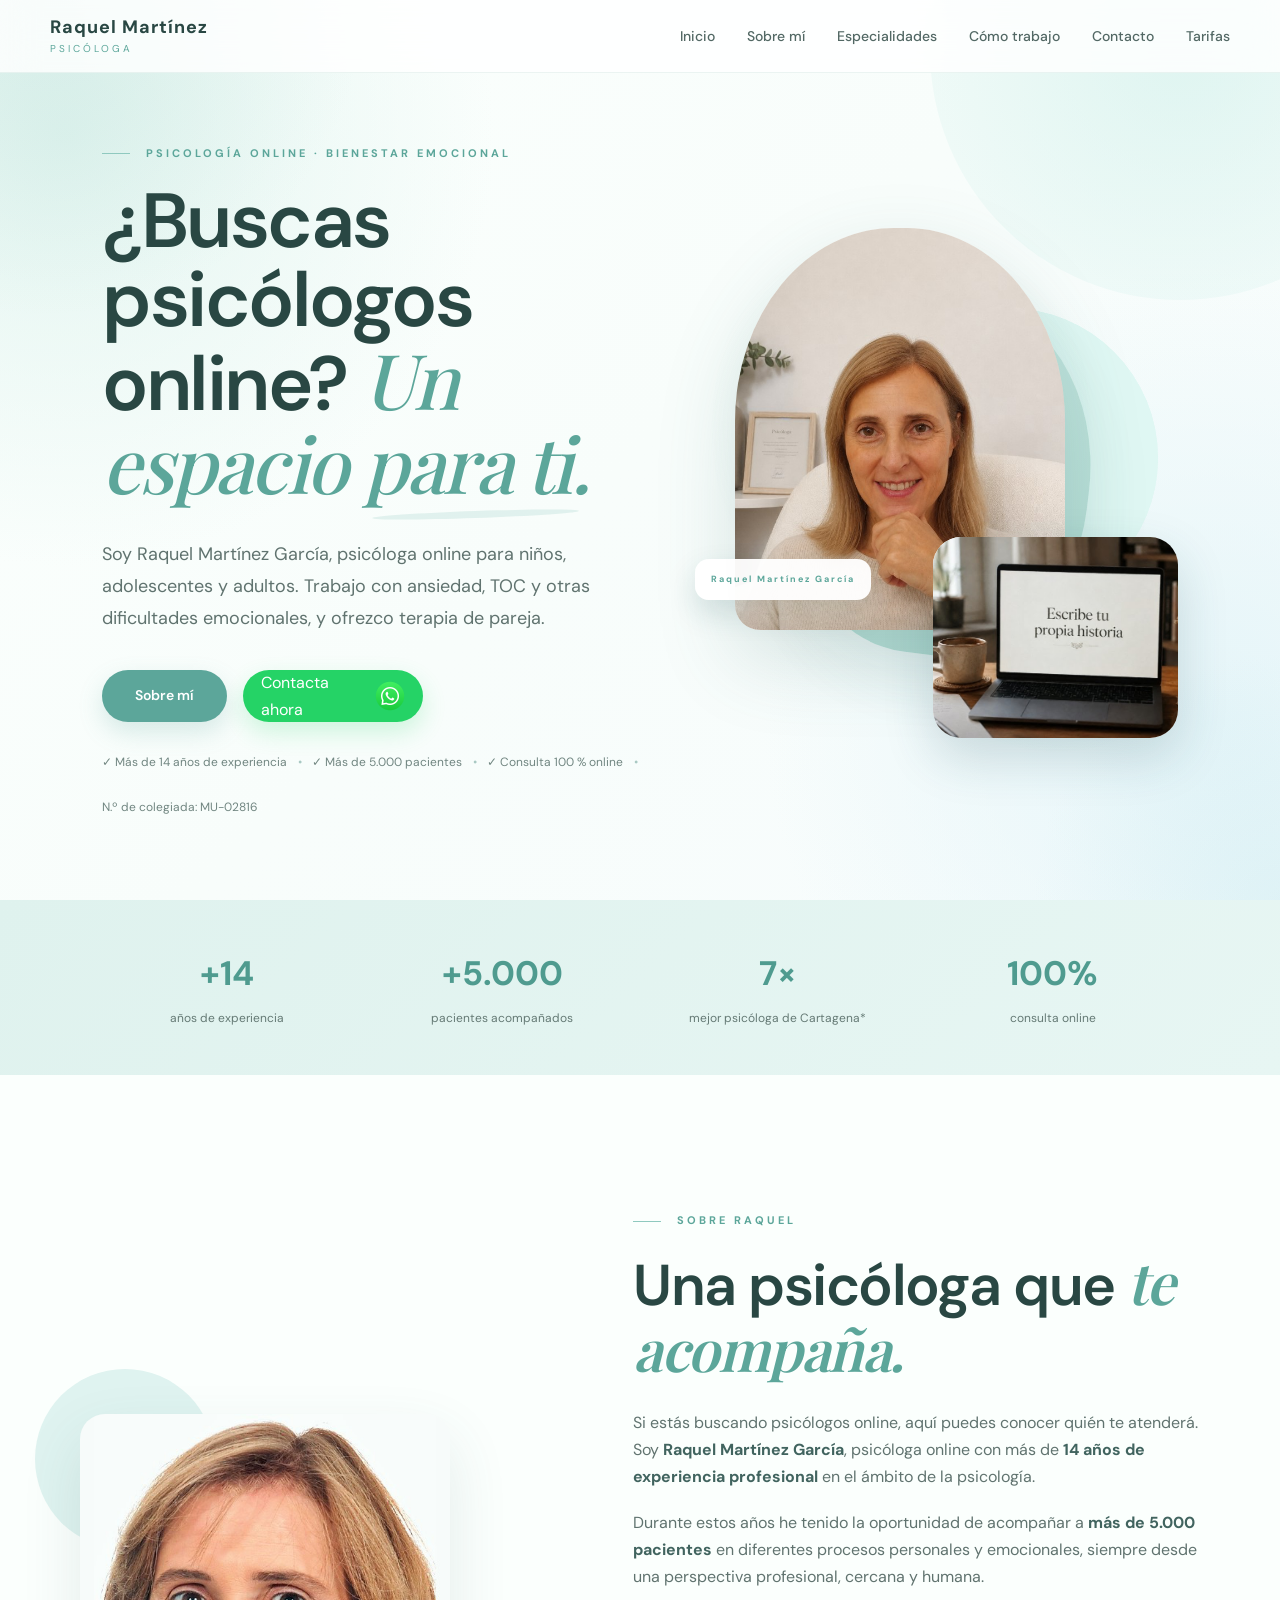
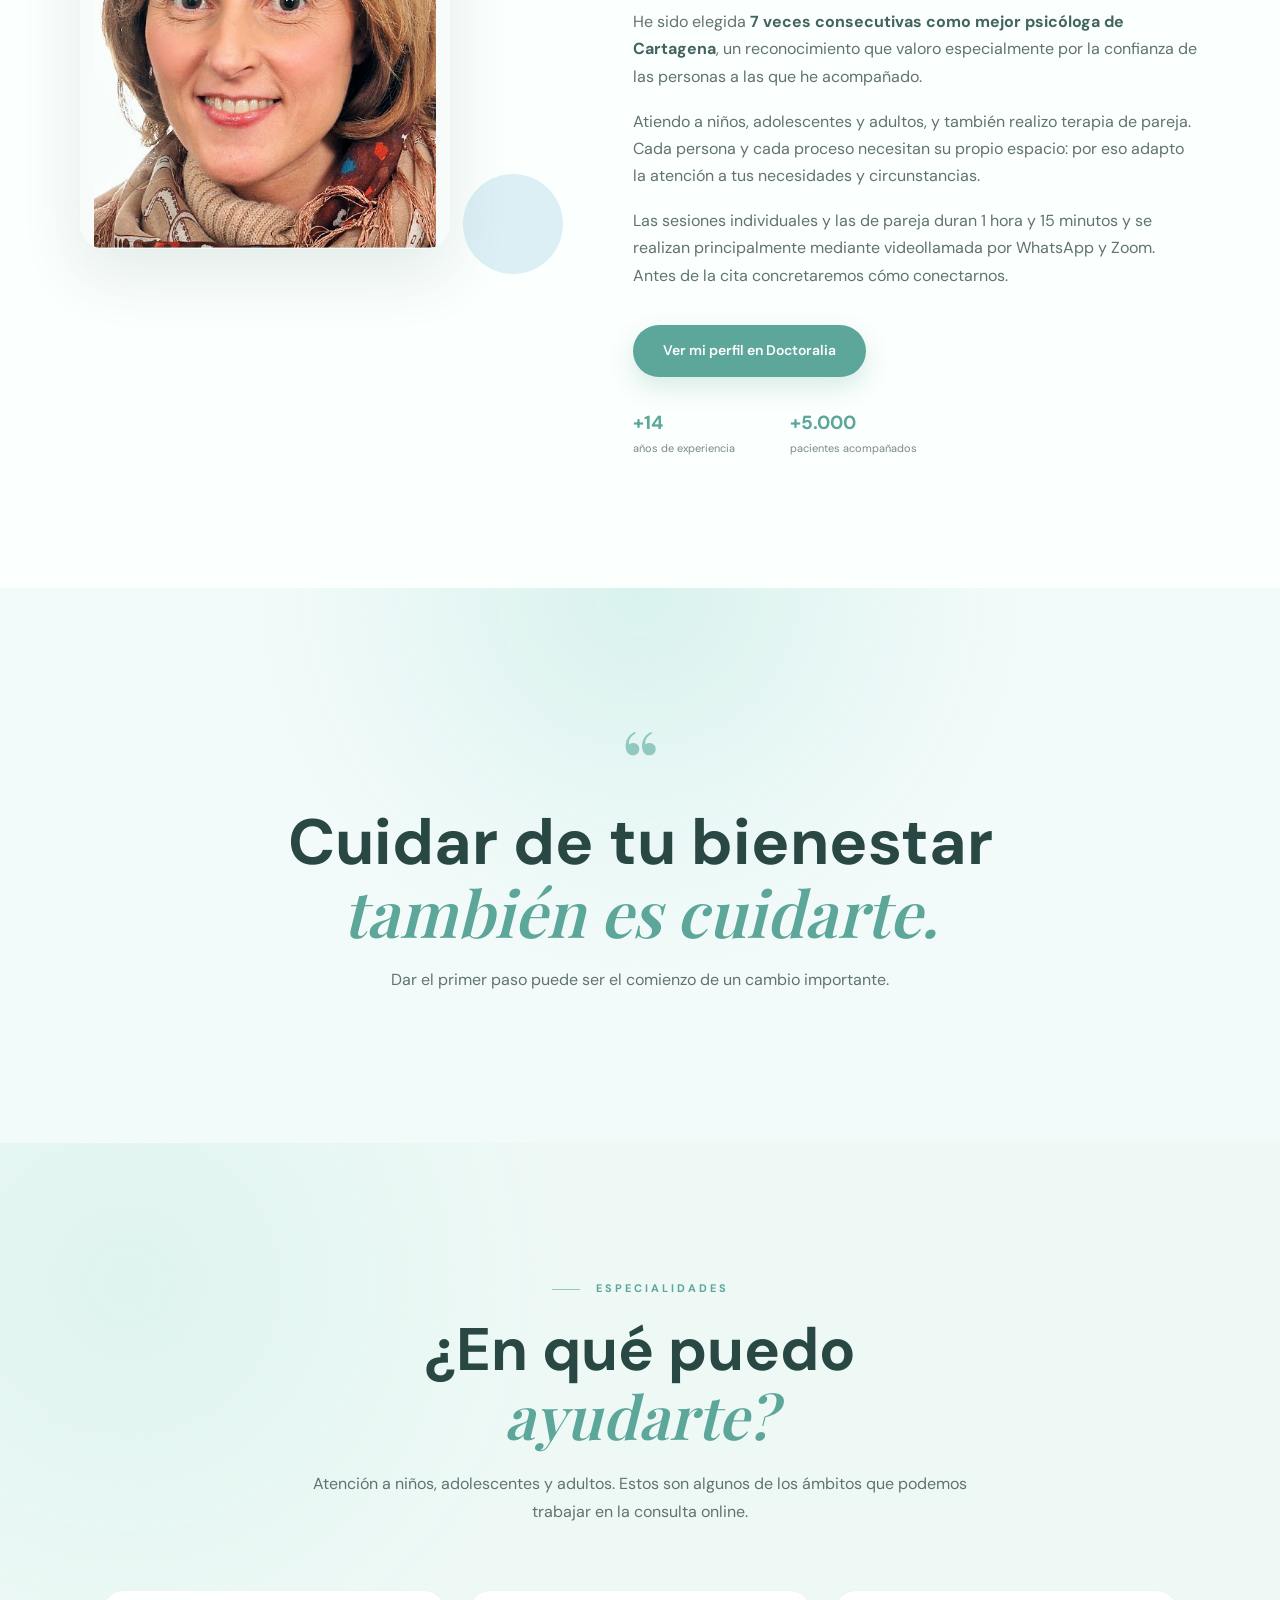
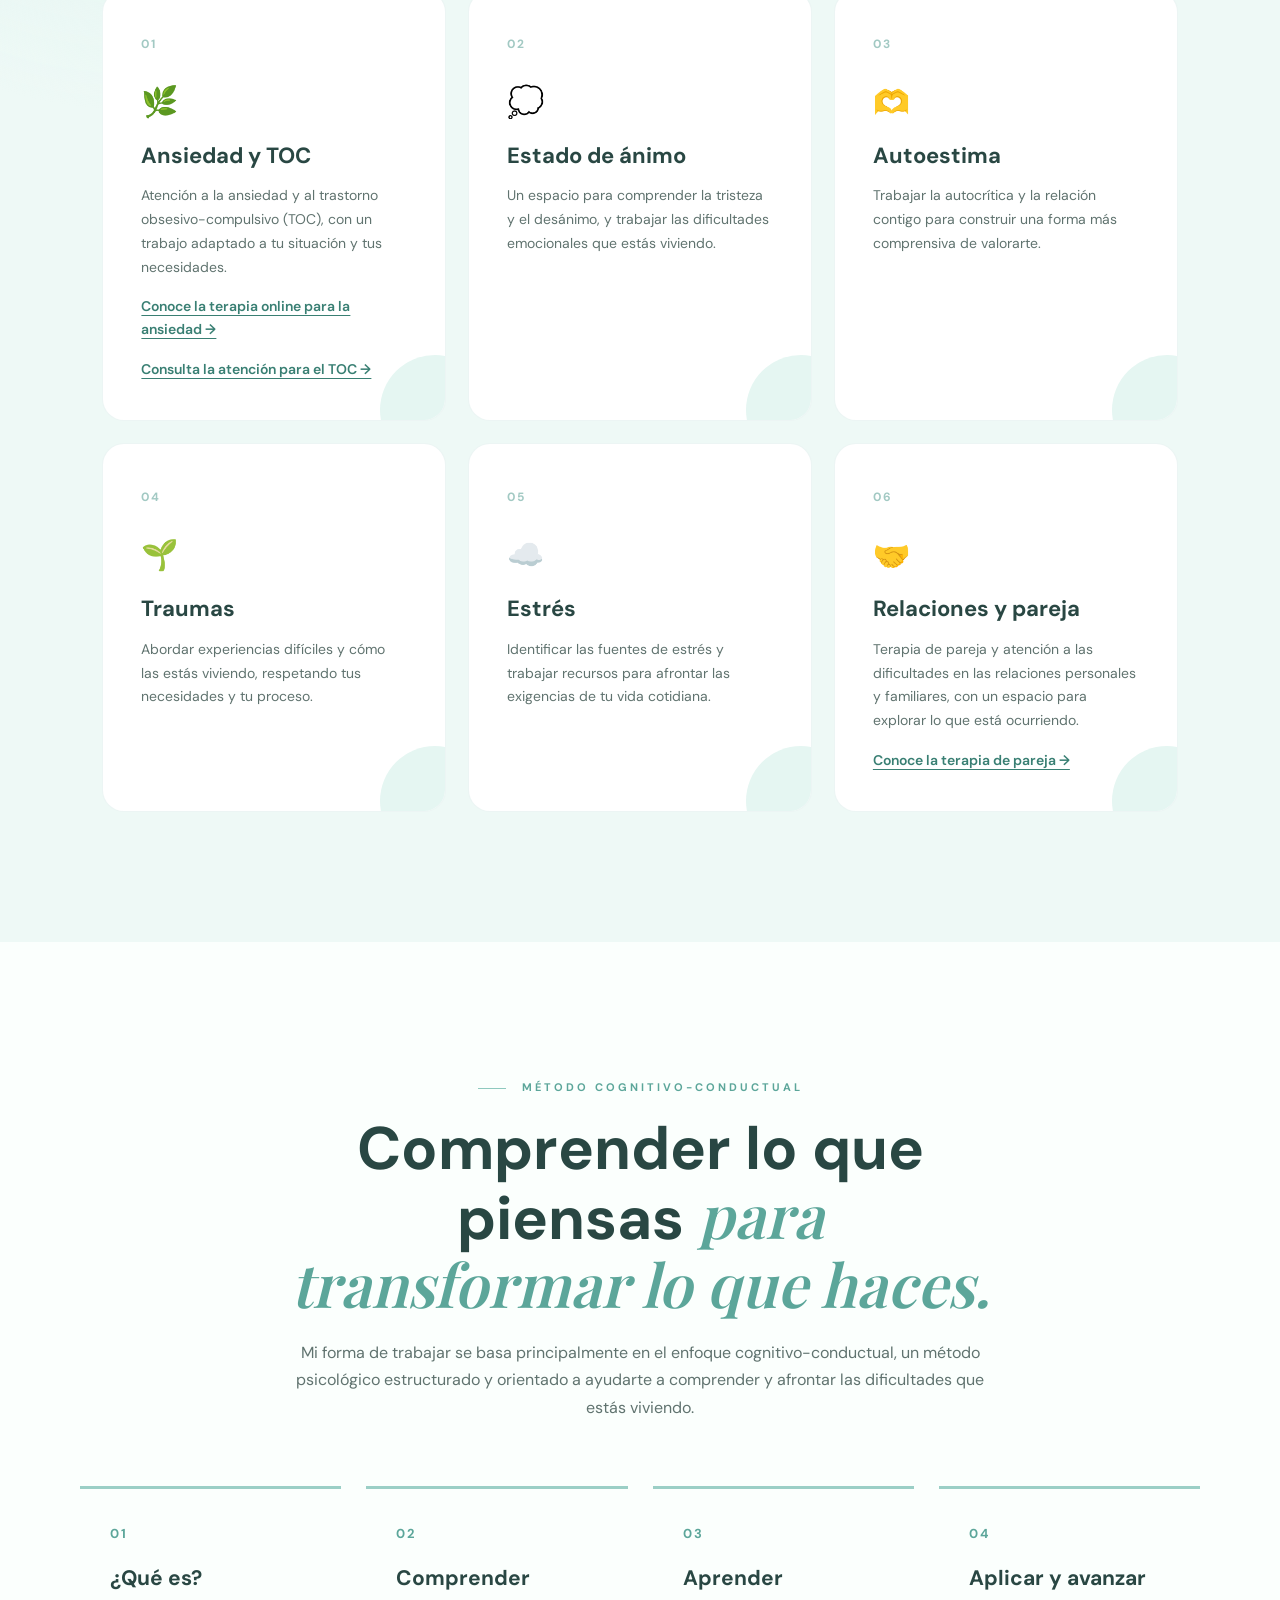
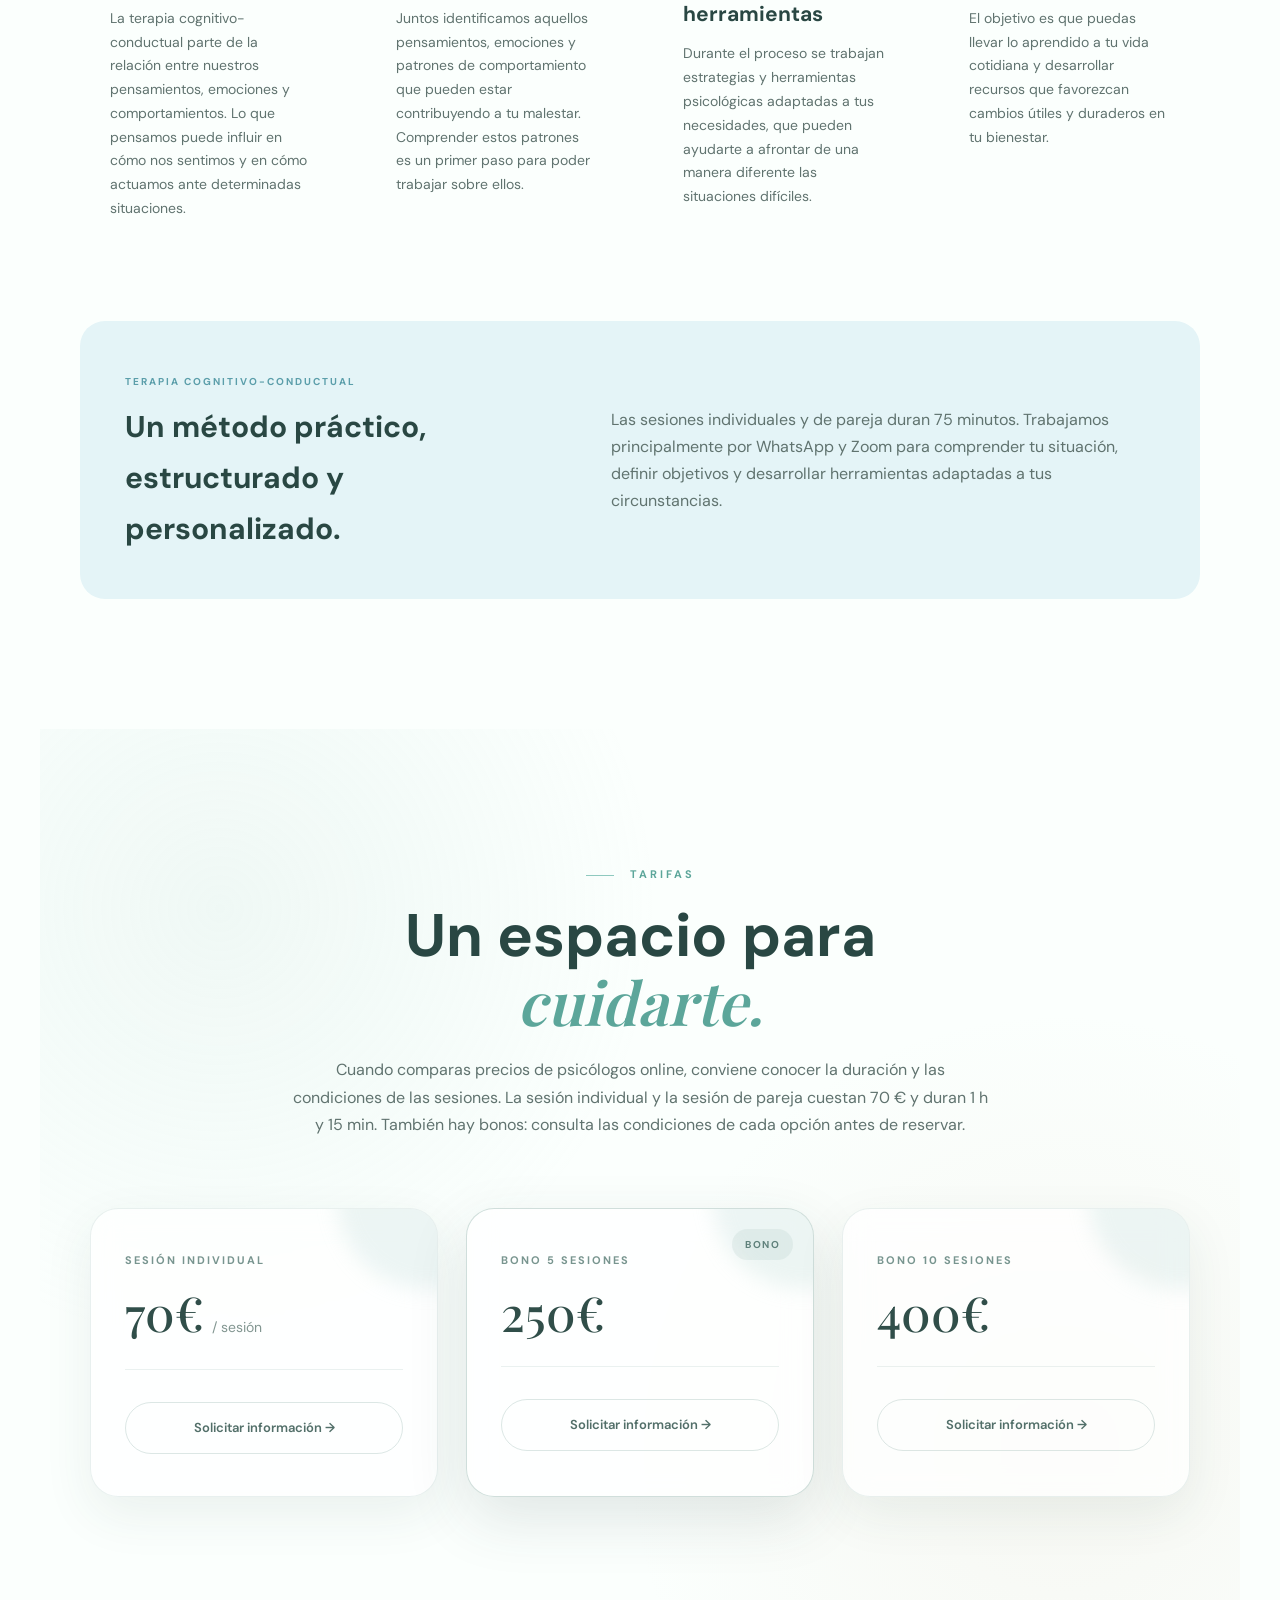
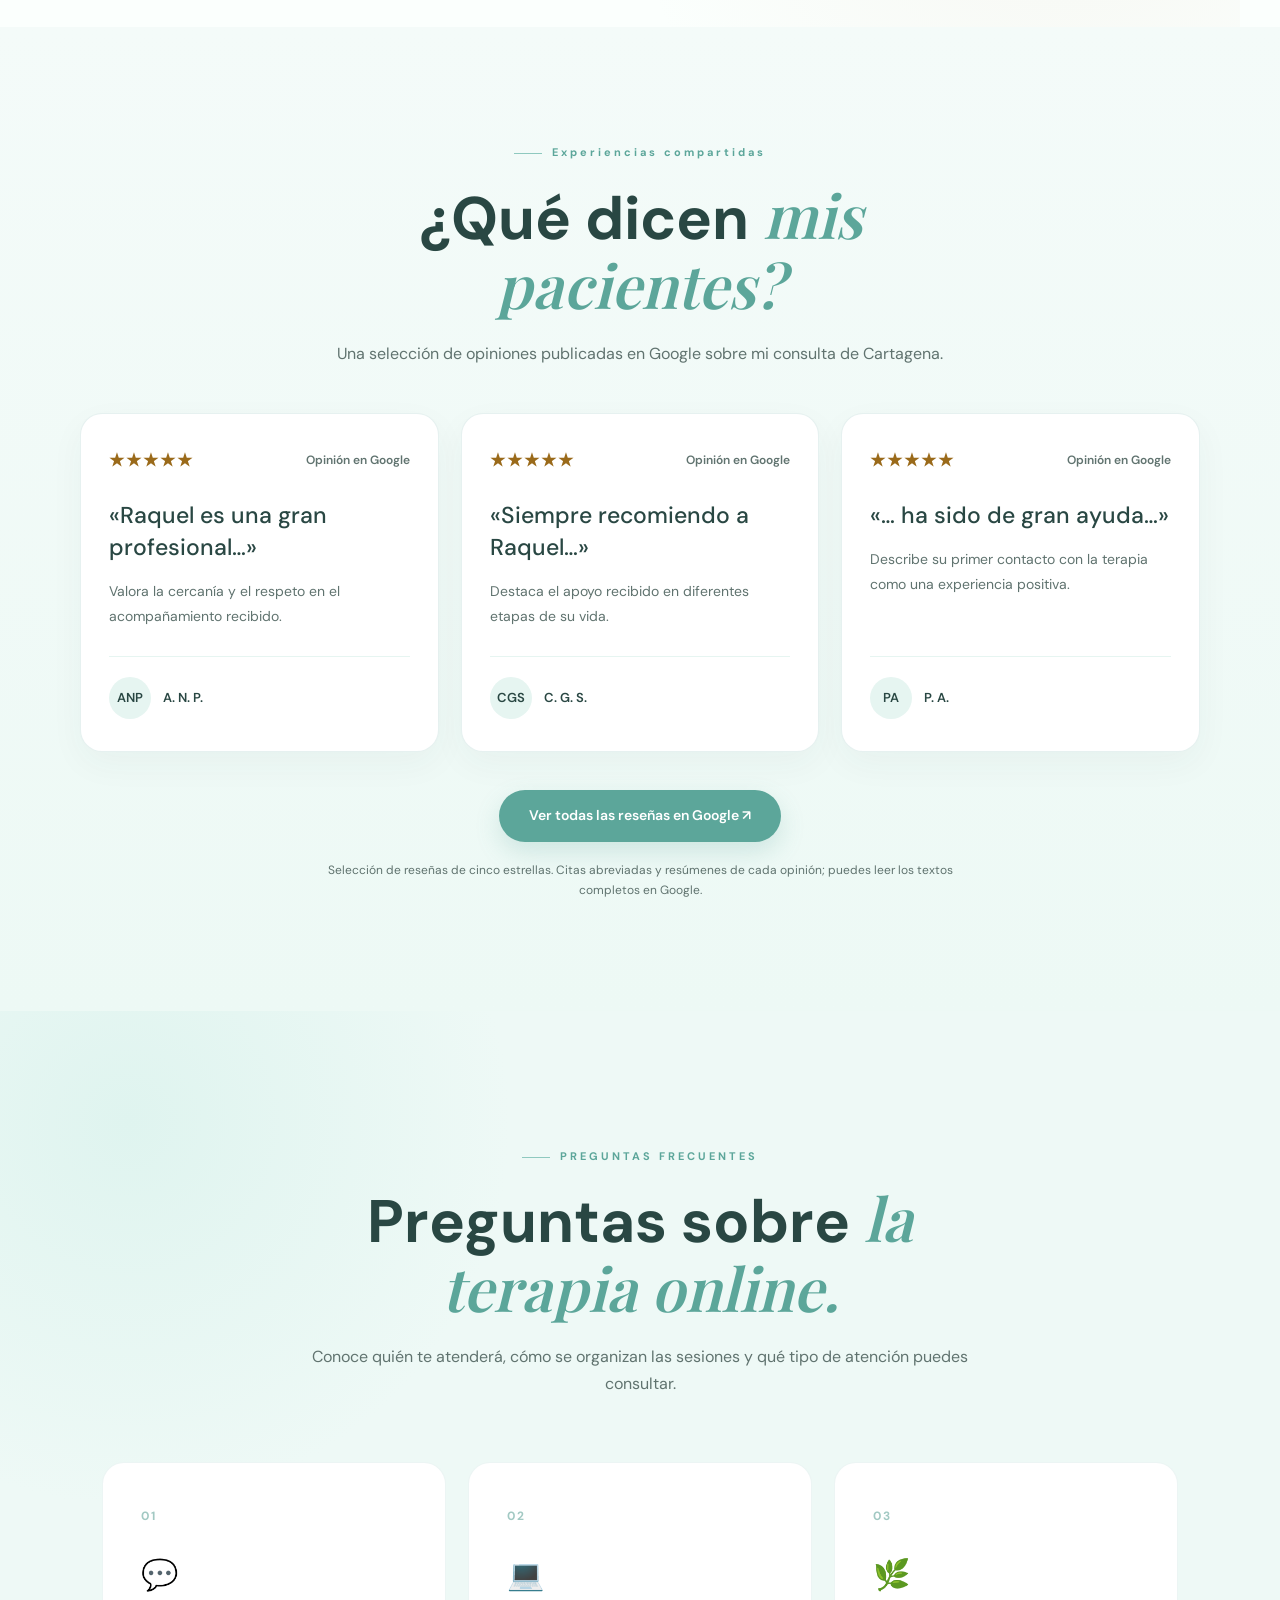
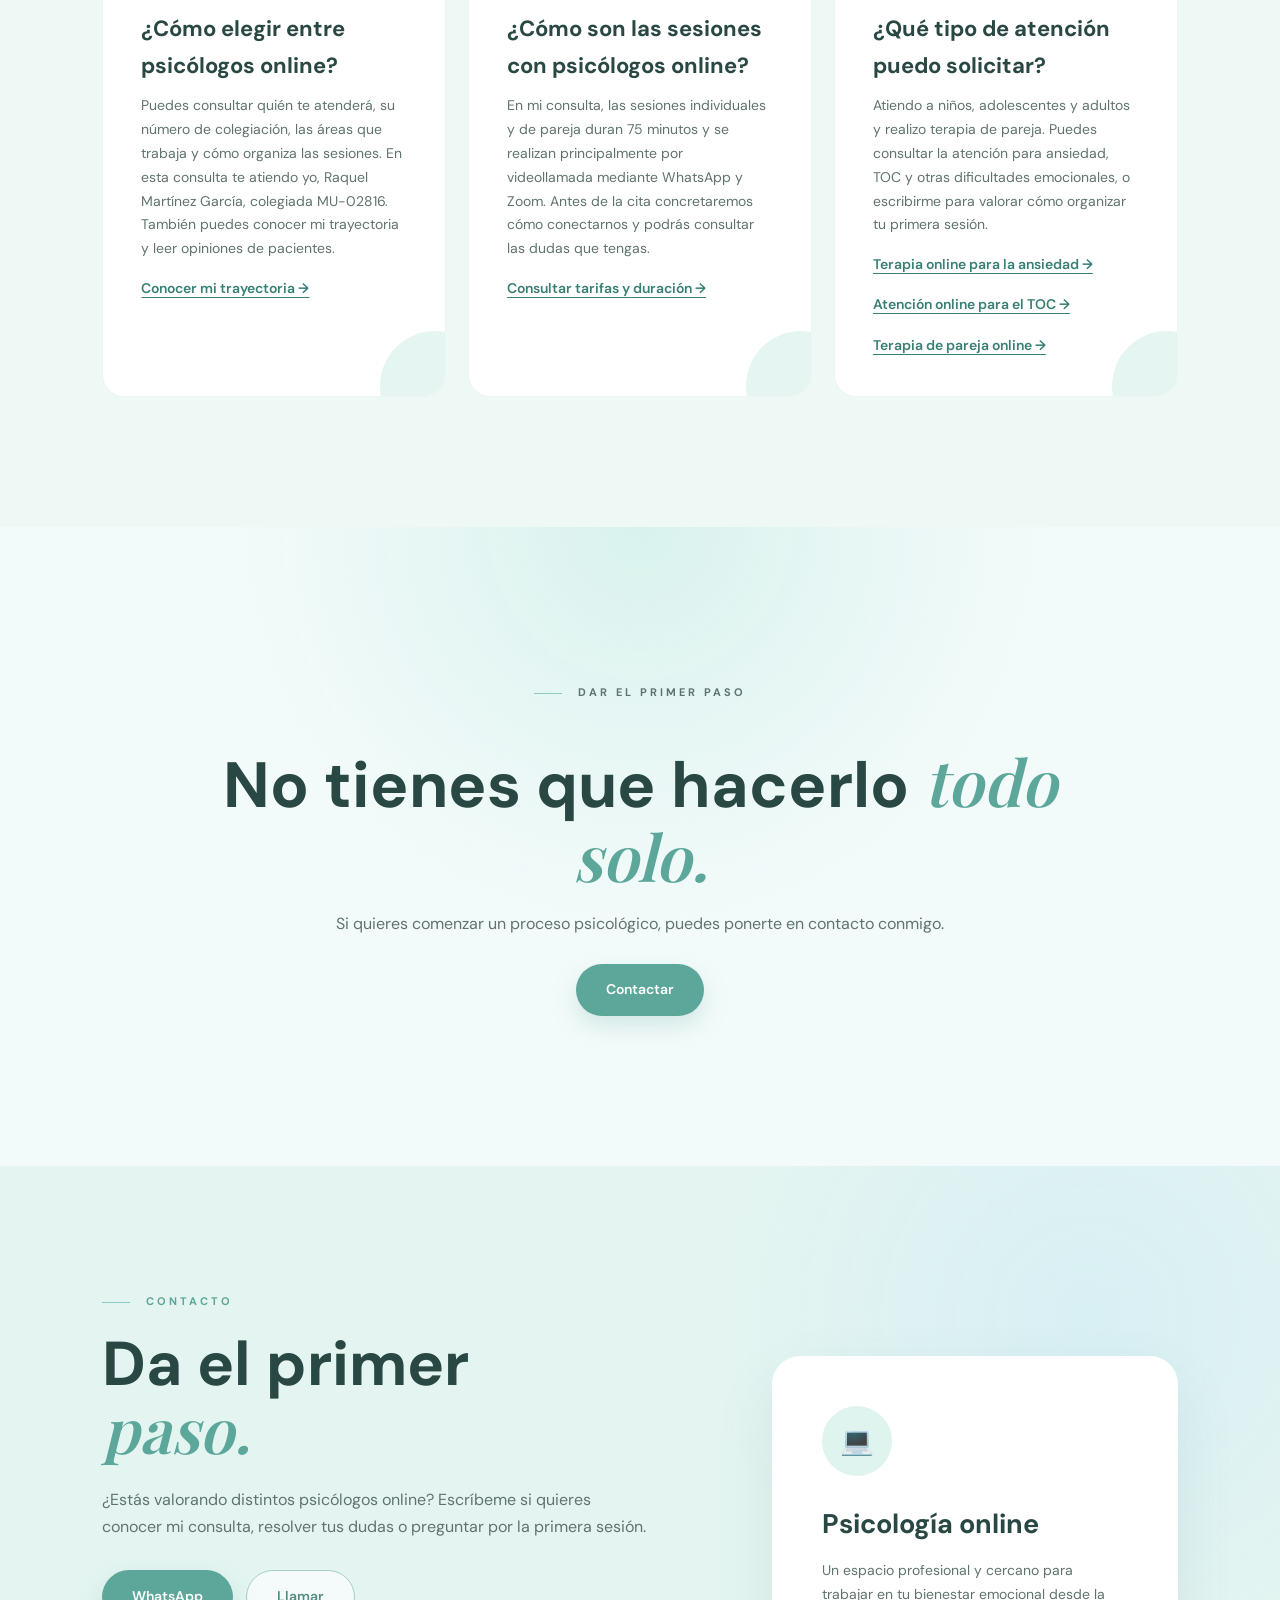
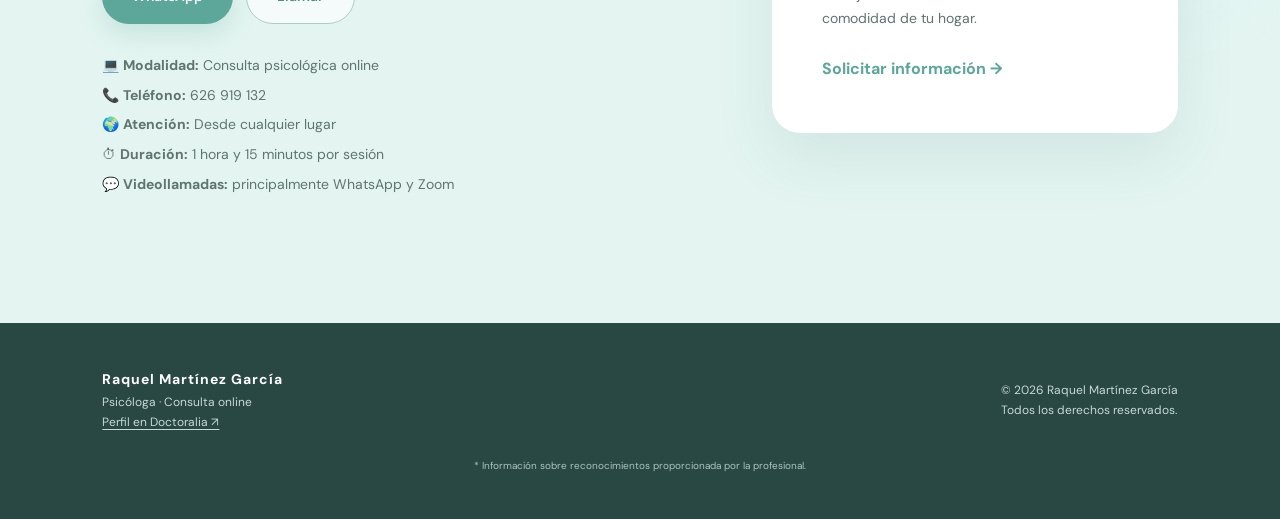
==== commit 1ba70e2d: "Add files via upload" ====
--- a/index.html
+++ b/index.html
@@ -2876,7 +2876,7 @@
 
             <p>Atención a la ansiedad y al trastorno obsesivo-compulsivo (TOC), con un trabajo adaptado a tu situación y tus necesidades.</p>
 
-        <a class="service-link" href="terapia-toc-online.html">Consulta la atención para el TOC →</a></article>
+        <a class="service-link" href="terapia-ansiedad-online.html">Conoce la terapia online para la ansiedad →</a><br><a class="service-link" href="terapia-toc-online.html">Consulta la atención para el TOC →</a></article>
 
 
         <article class="specialty-card">
@@ -3274,7 +3274,7 @@
             <div class="card-icon" aria-hidden="true">🌿</div>
             <h3>¿Qué tipo de atención puedo solicitar?</h3>
             <p>Atiendo a niños, adolescentes y adultos y realizo terapia de pareja. Puedes consultar la atención para ansiedad, TOC y otras dificultades emocionales, o escribirme para valorar cómo organizar tu primera sesión.</p>
-            <a class="service-link" href="terapia-toc-online.html">Atención online para el TOC →</a>
+            <a class="service-link" href="terapia-ansiedad-online.html">Terapia online para la ansiedad →</a><br><a class="service-link" href="terapia-toc-online.html">Atención online para el TOC →</a>
             <br>
             <a class="service-link" href="terapia-pareja-online.html">Terapia de pareja online →</a>
         </article>
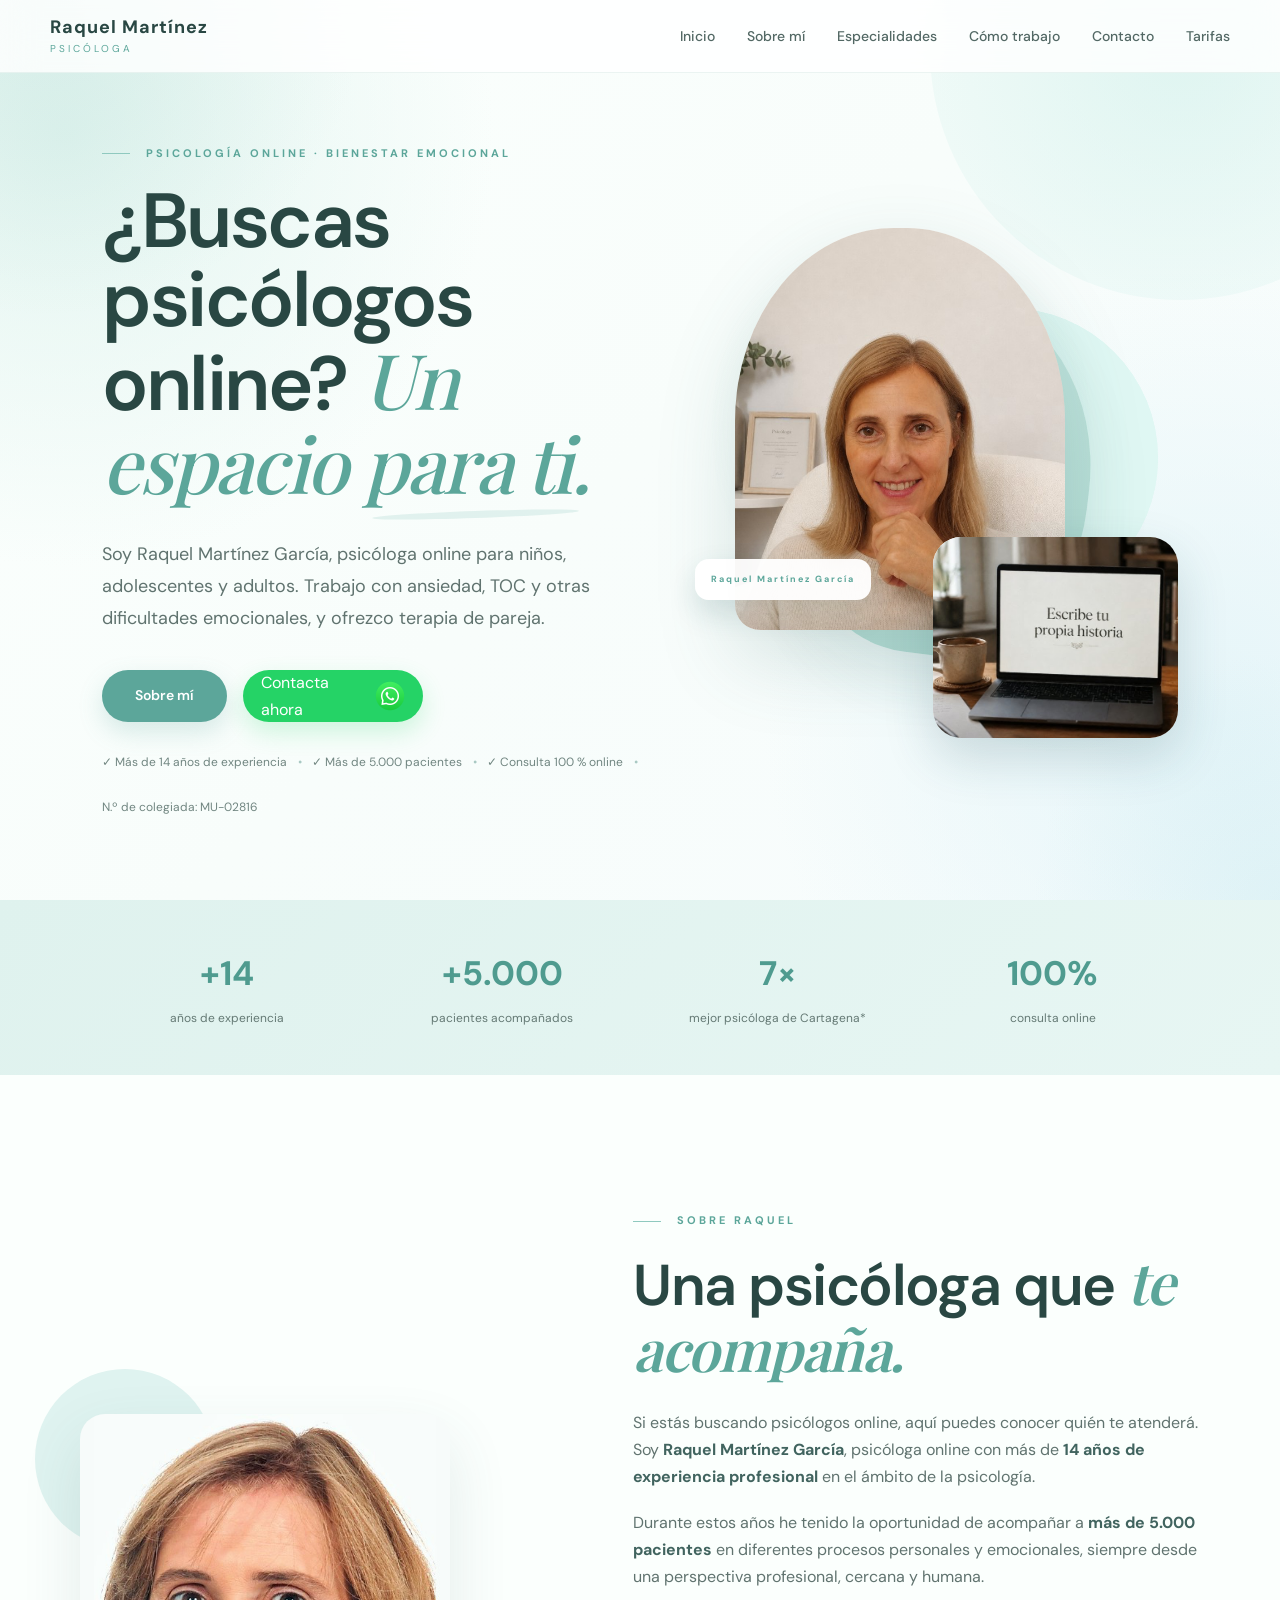
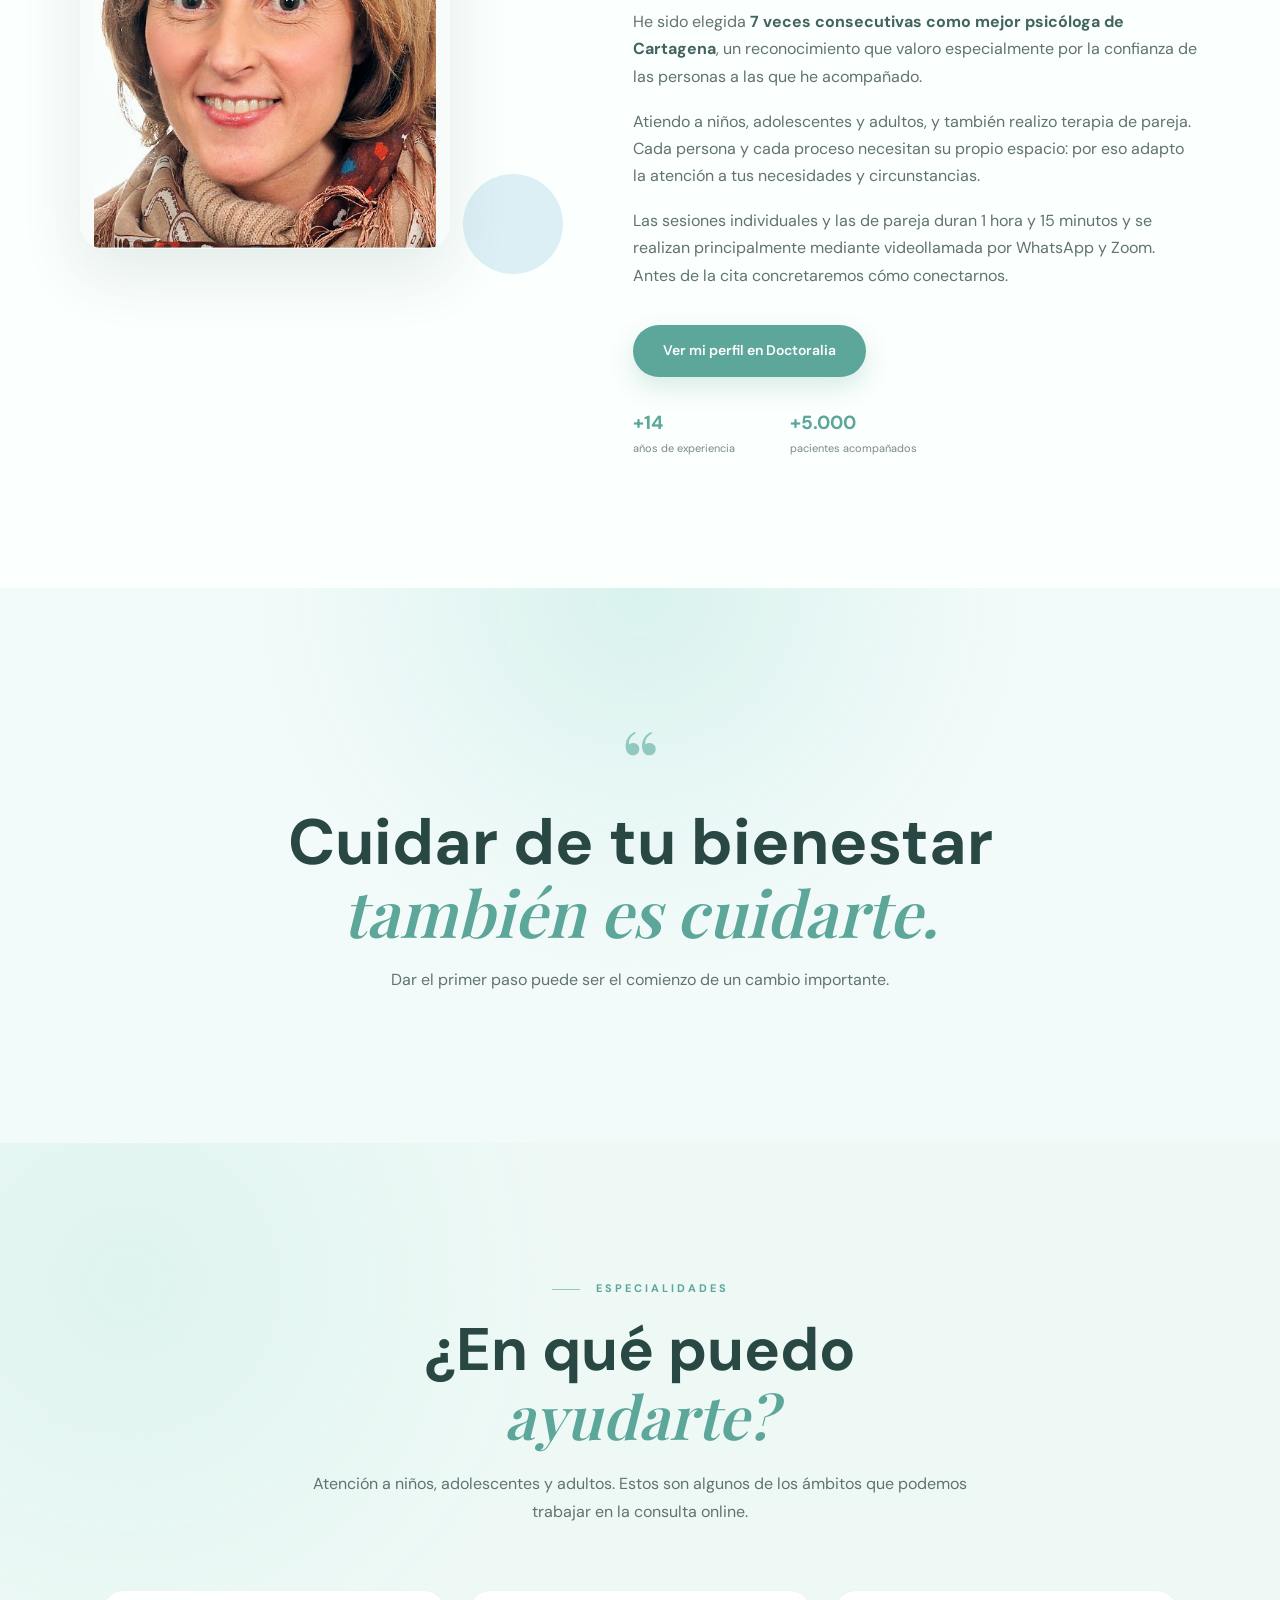
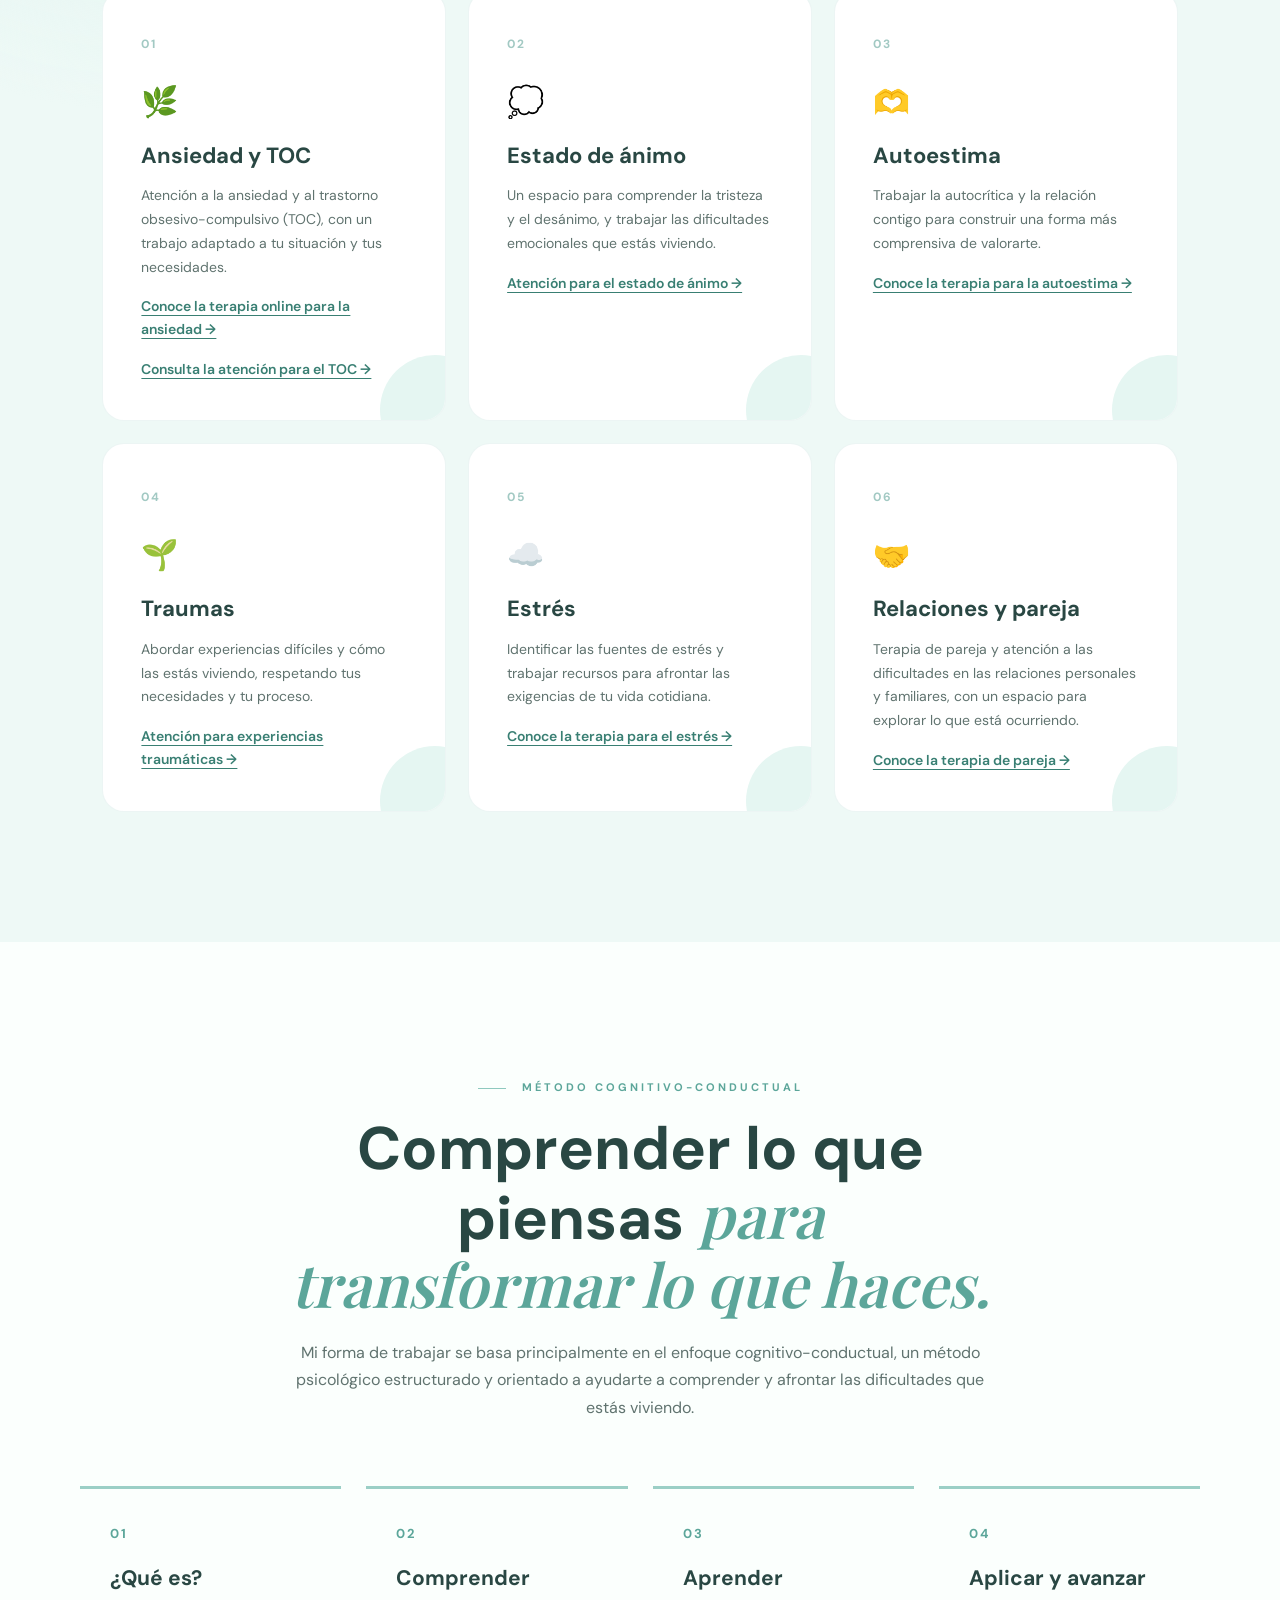
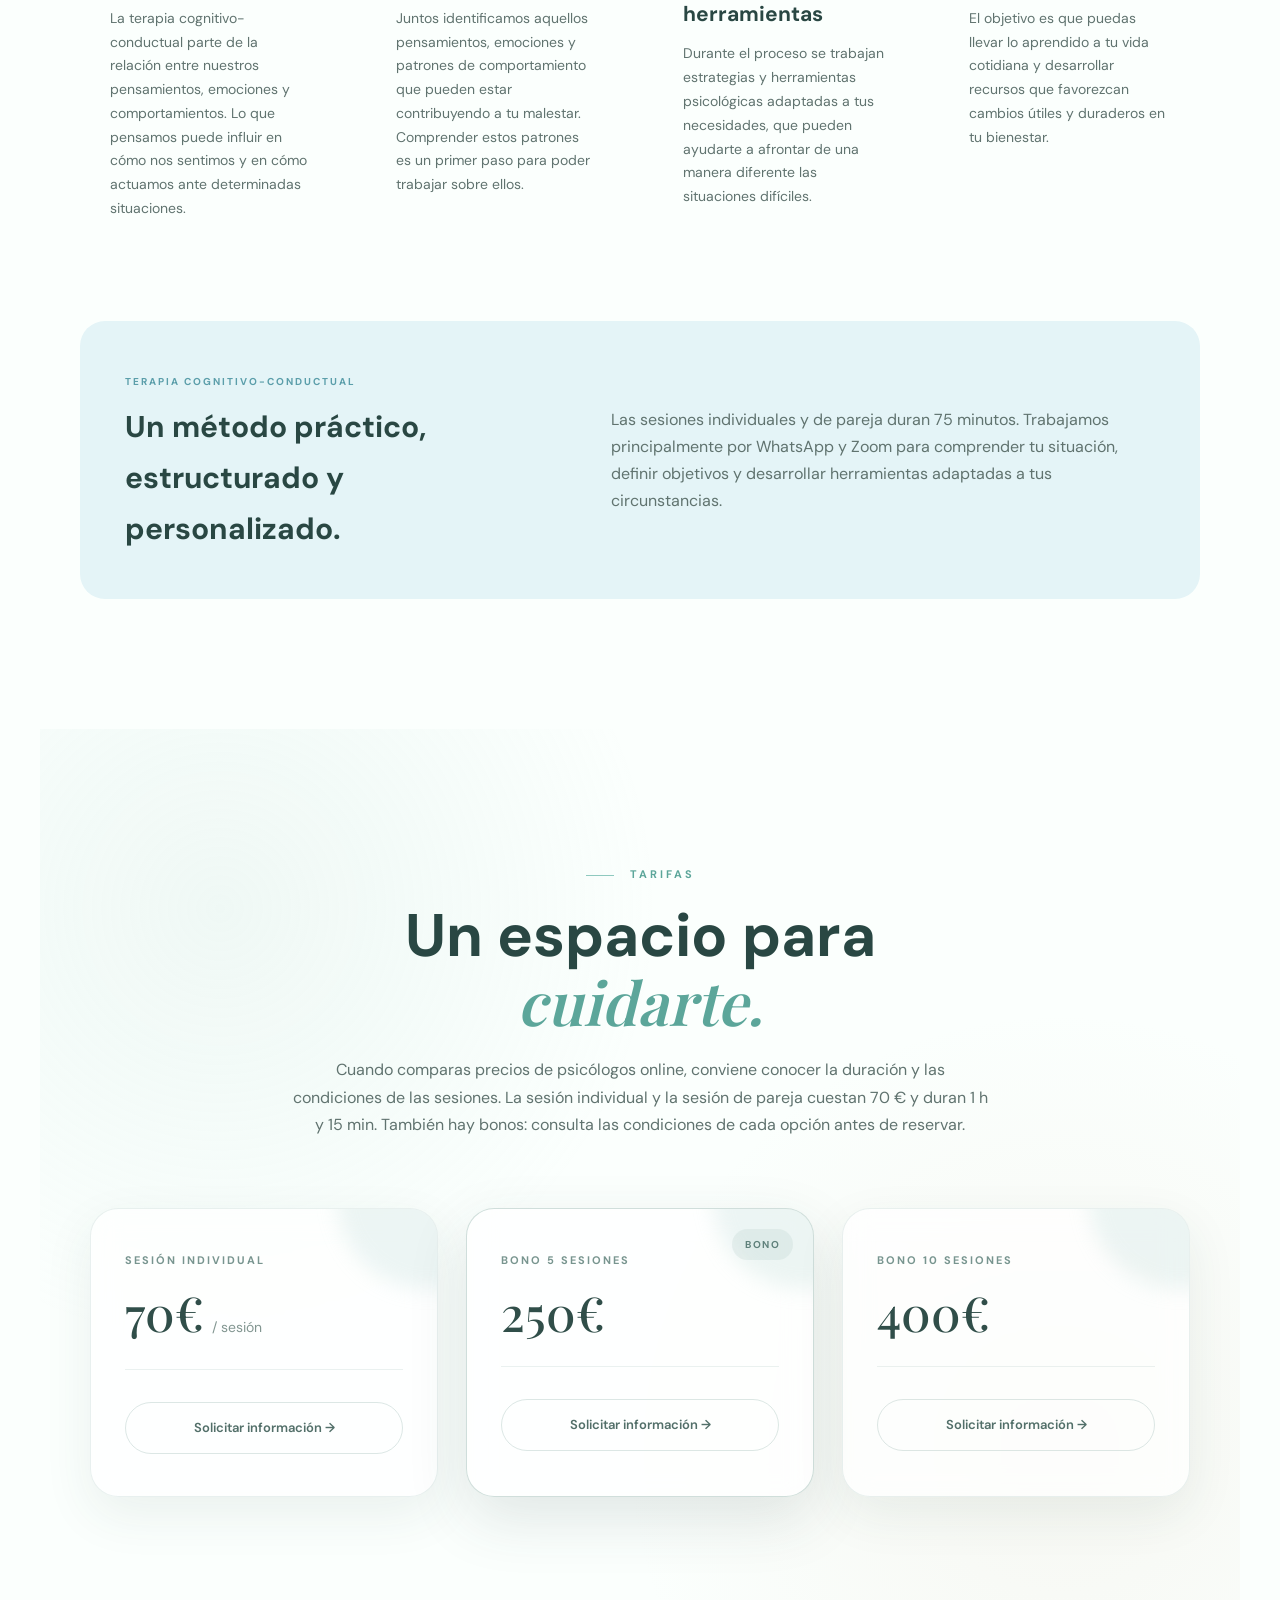
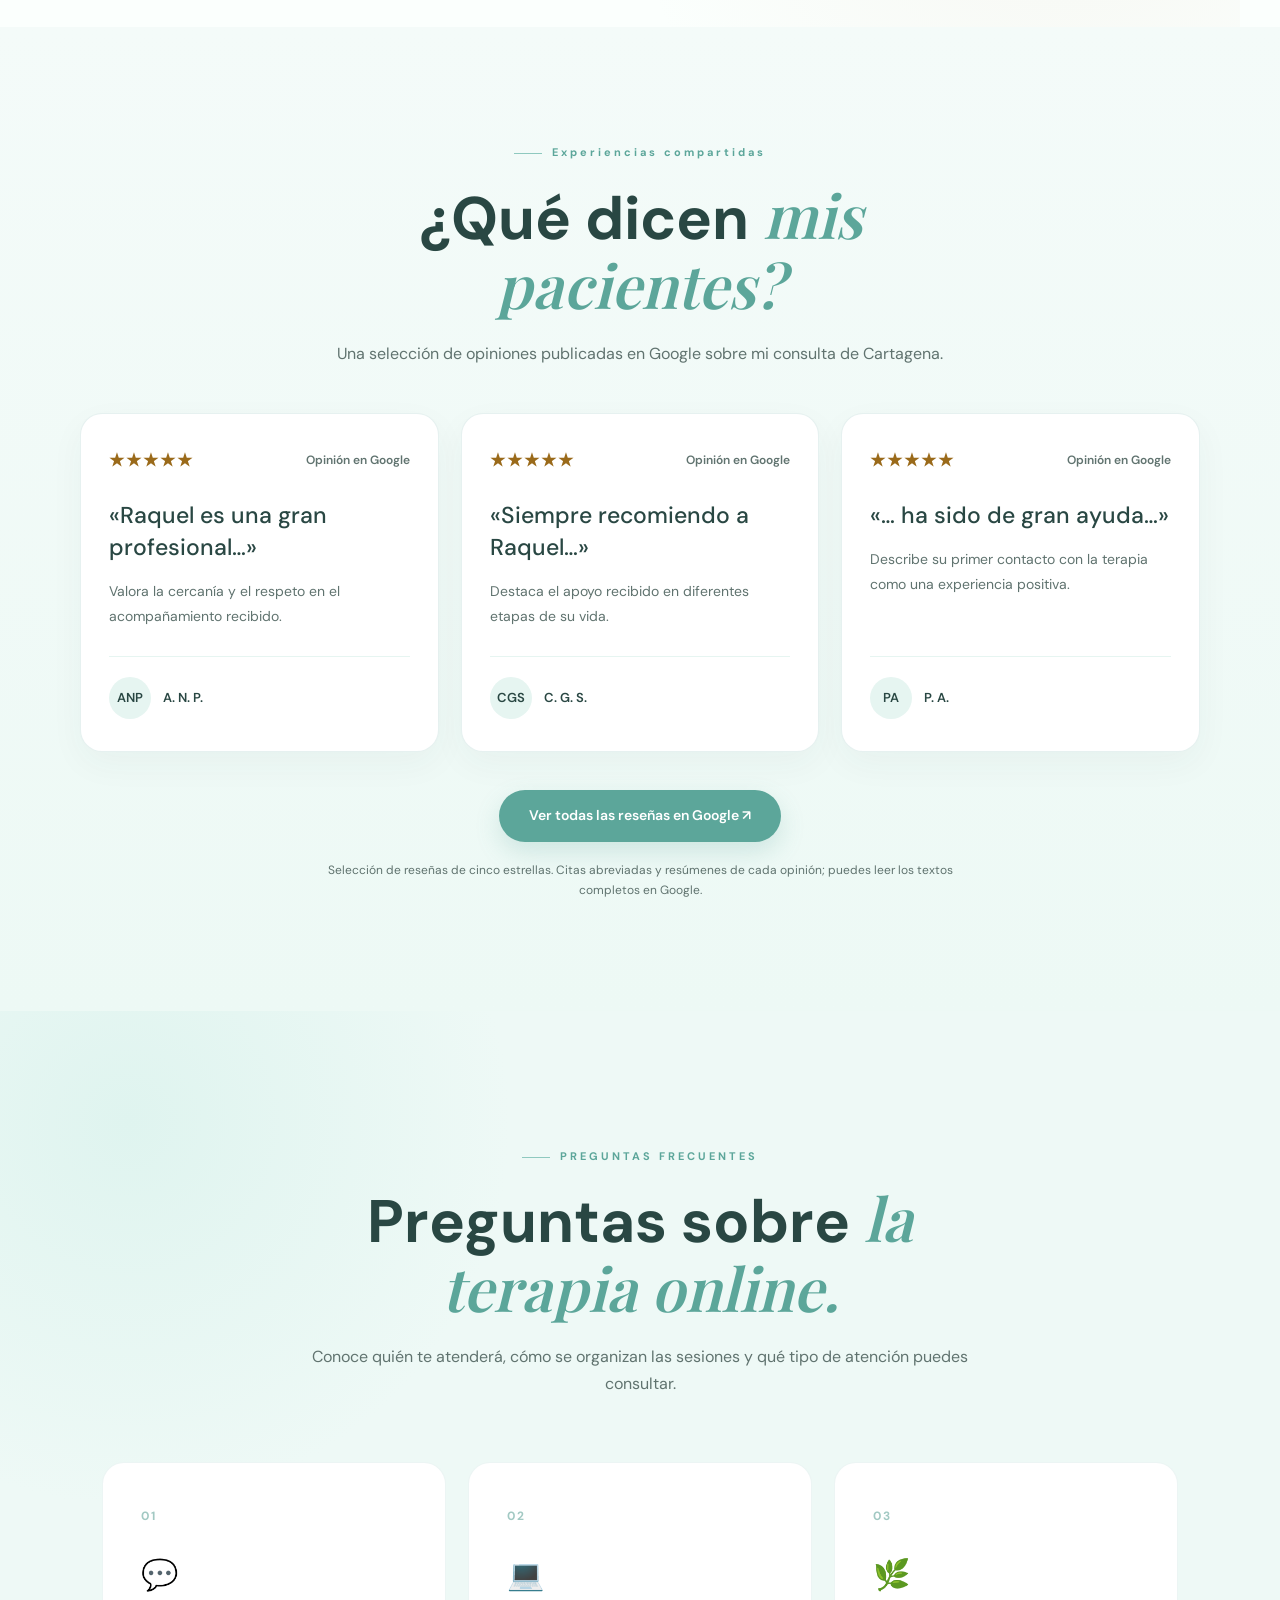
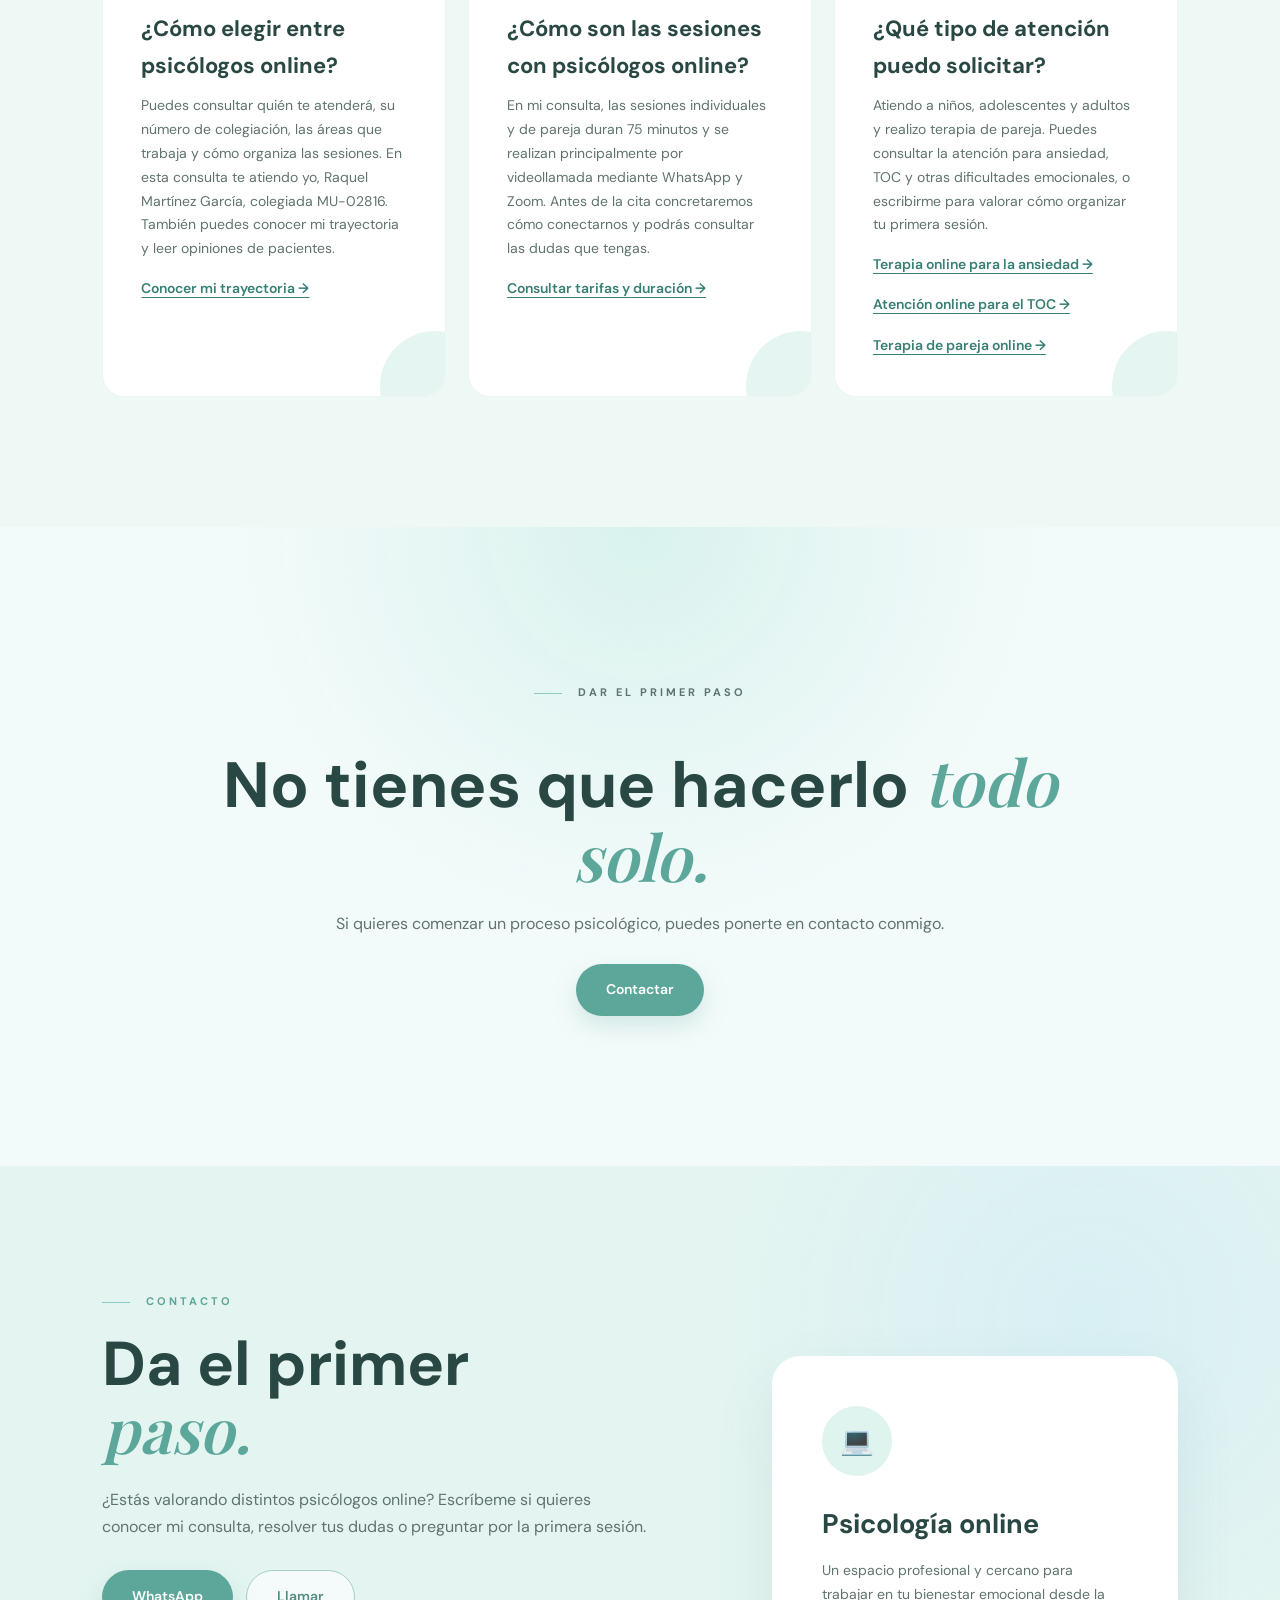
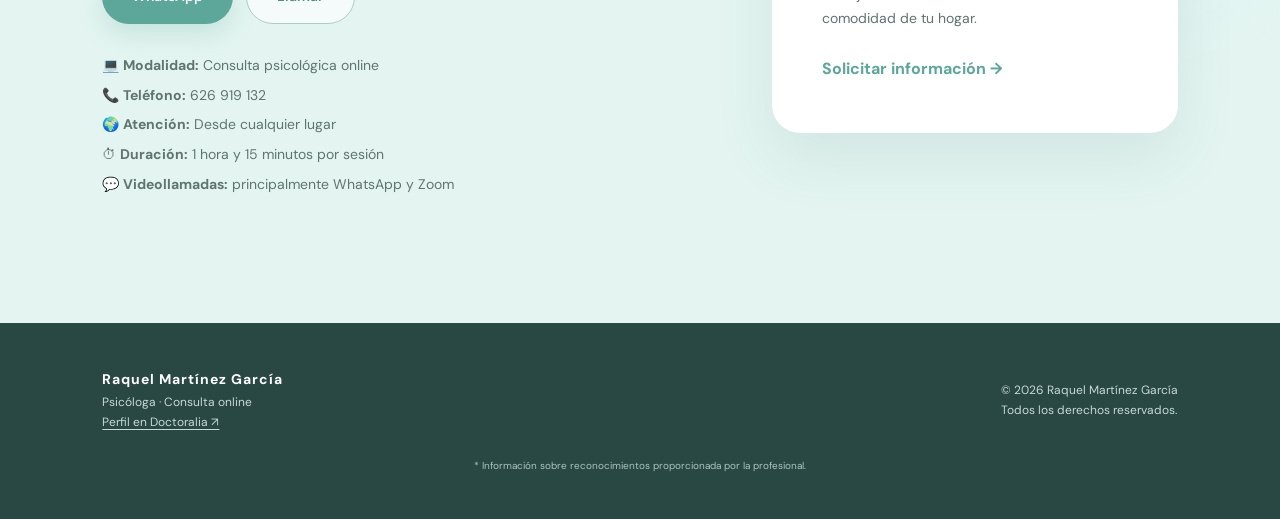
==== commit 4129ccff: "Add files via upload" ====
--- a/index.html
+++ b/index.html
@@ -2891,7 +2891,7 @@
                 Un espacio para comprender la tristeza y el desánimo, y trabajar las dificultades emocionales que estás viviendo.
             </p>
 
-        </article>
+        <a class="service-link" href="terapia-estado-animo-online.html">Atención para el estado de ánimo →</a></article>
 
 
         <article class="specialty-card">
@@ -2906,7 +2906,7 @@
                 Trabajar la autocrítica y la relación contigo para construir una forma más comprensiva de valorarte.
             </p>
 
-        </article>
+        <a class="service-link" href="terapia-autoestima-online.html">Conoce la terapia para la autoestima →</a></article>
 
 
         <article class="specialty-card">
@@ -2921,7 +2921,7 @@
                 Abordar experiencias difíciles y cómo las estás viviendo, respetando tus necesidades y tu proceso.
             </p>
 
-        </article>
+        <a class="service-link" href="terapia-traumas-online.html">Atención para experiencias traumáticas →</a></article>
 
 
         <article class="specialty-card">
@@ -2936,7 +2936,7 @@
                 Identificar las fuentes de estrés y trabajar recursos para afrontar las exigencias de tu vida cotidiana.
             </p>
 
-        </article>
+        <a class="service-link" href="terapia-estres-online.html">Conoce la terapia para el estrés →</a></article>
 
 
         <article class="specialty-card">
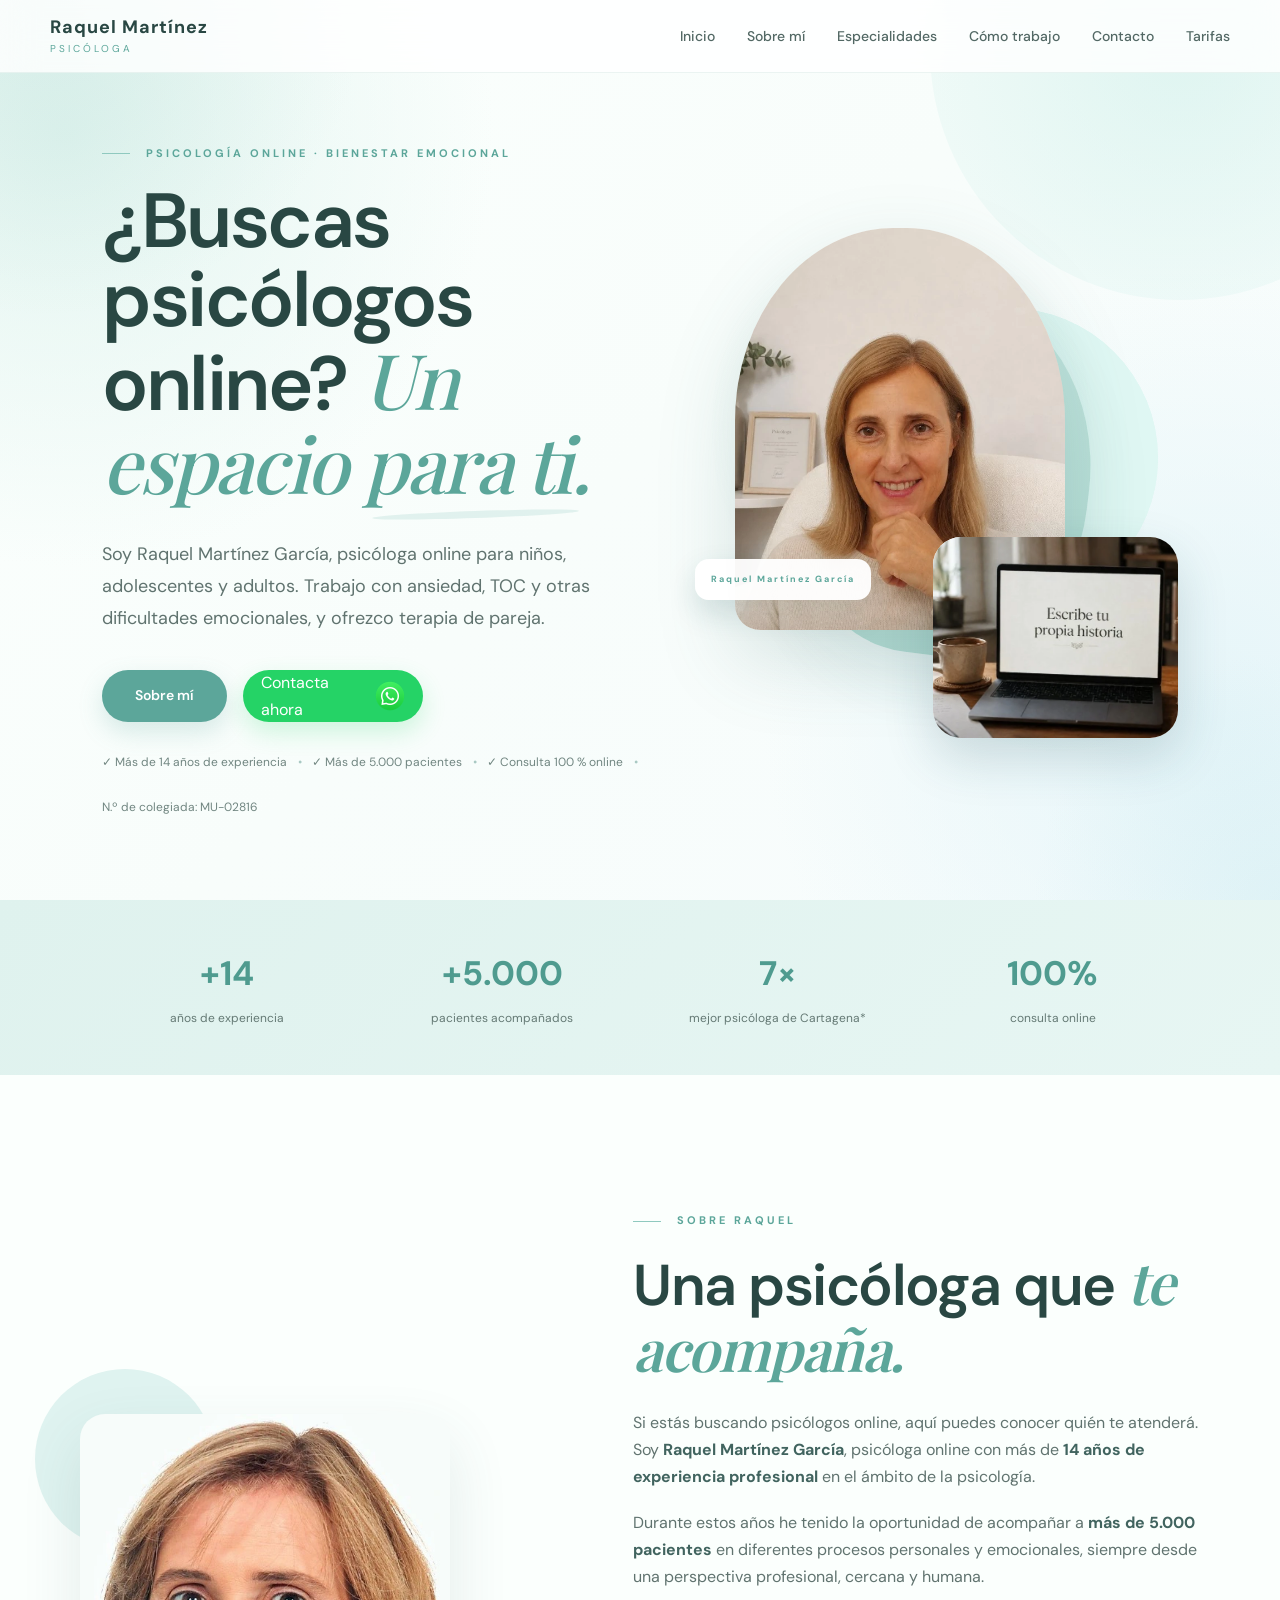
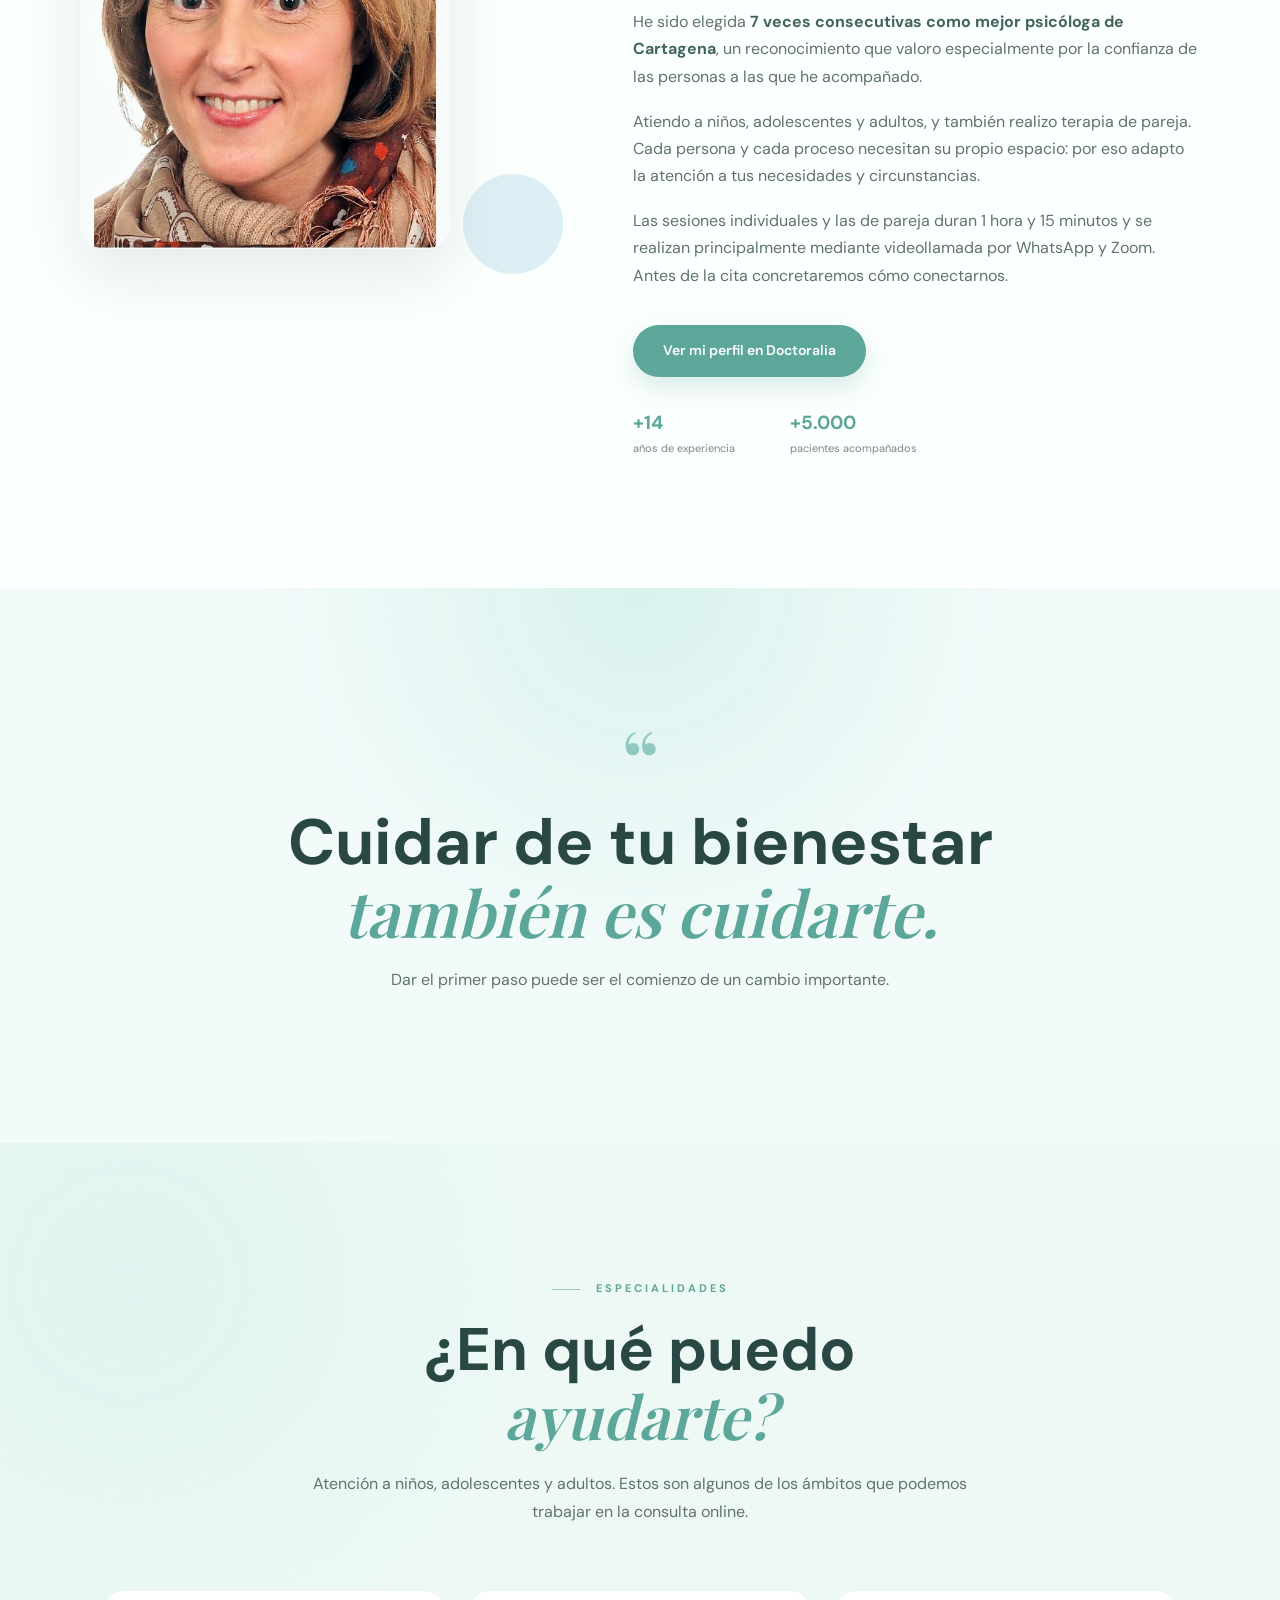
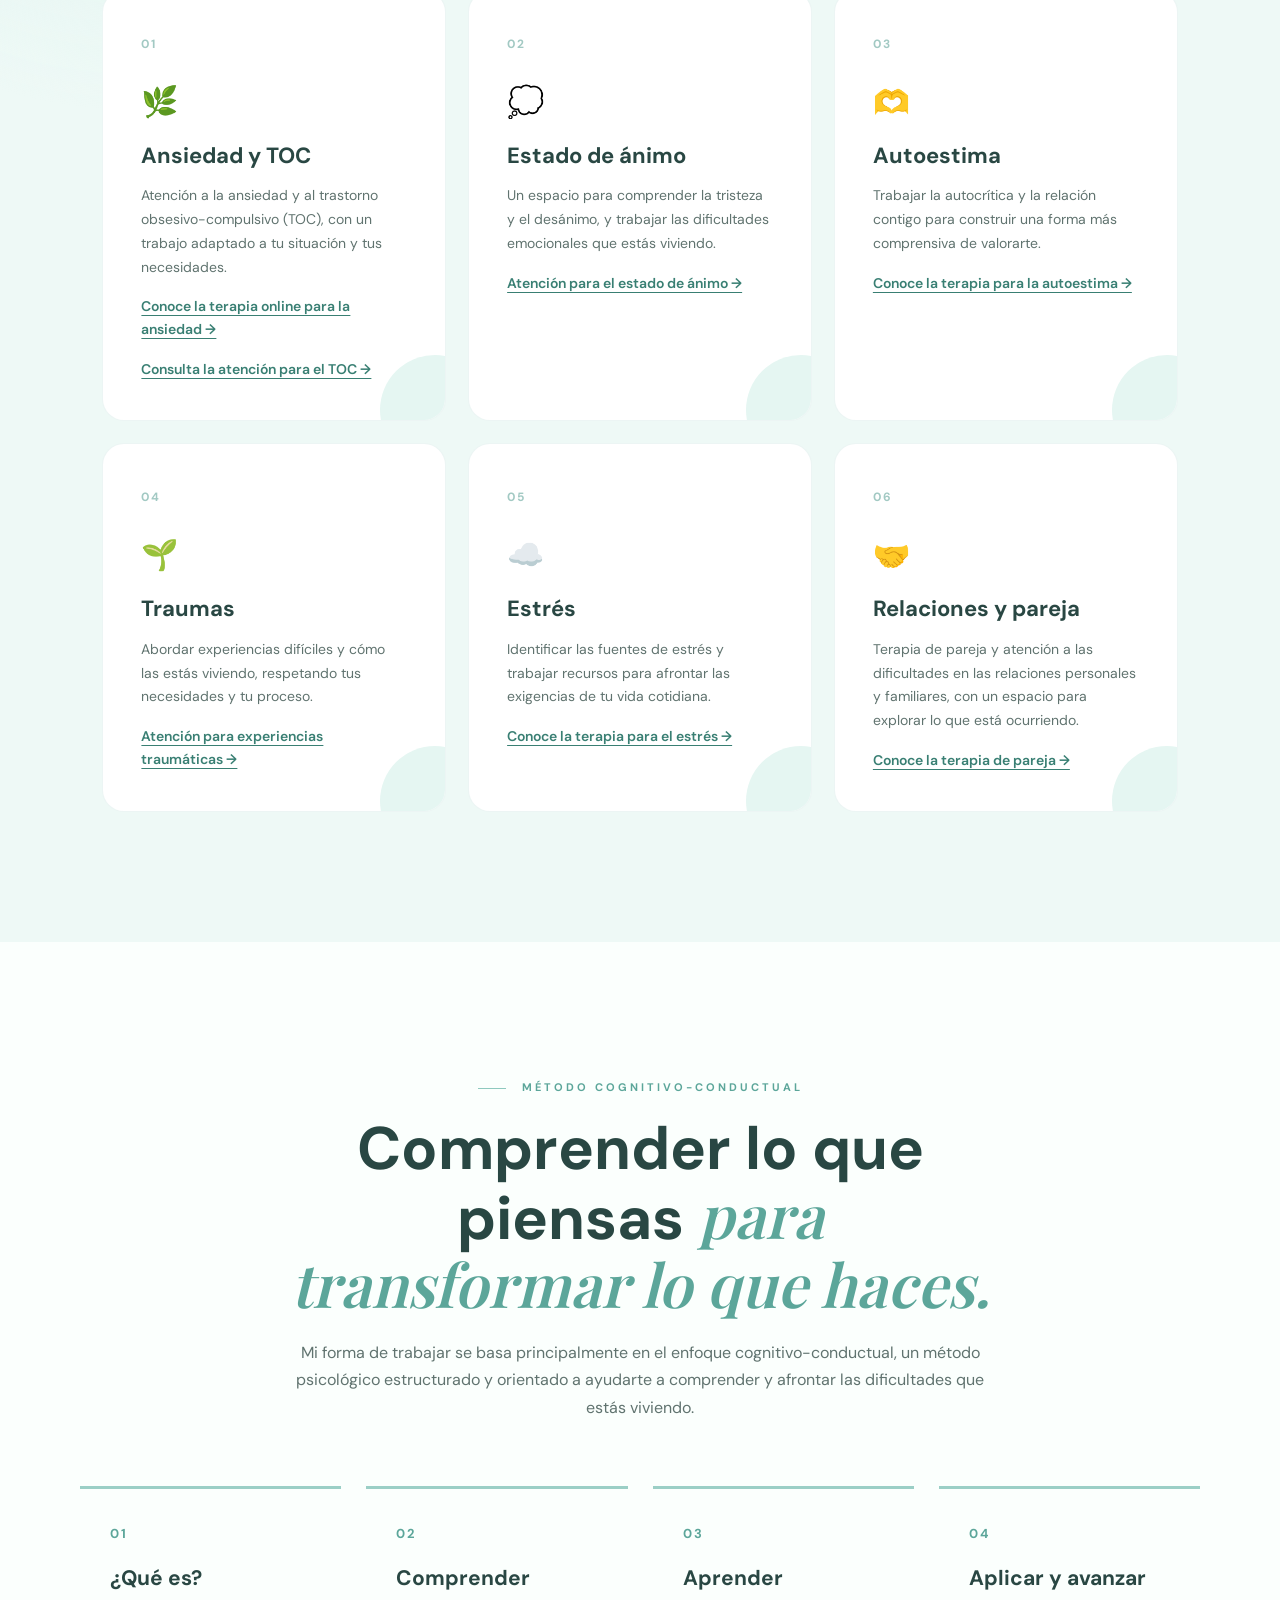
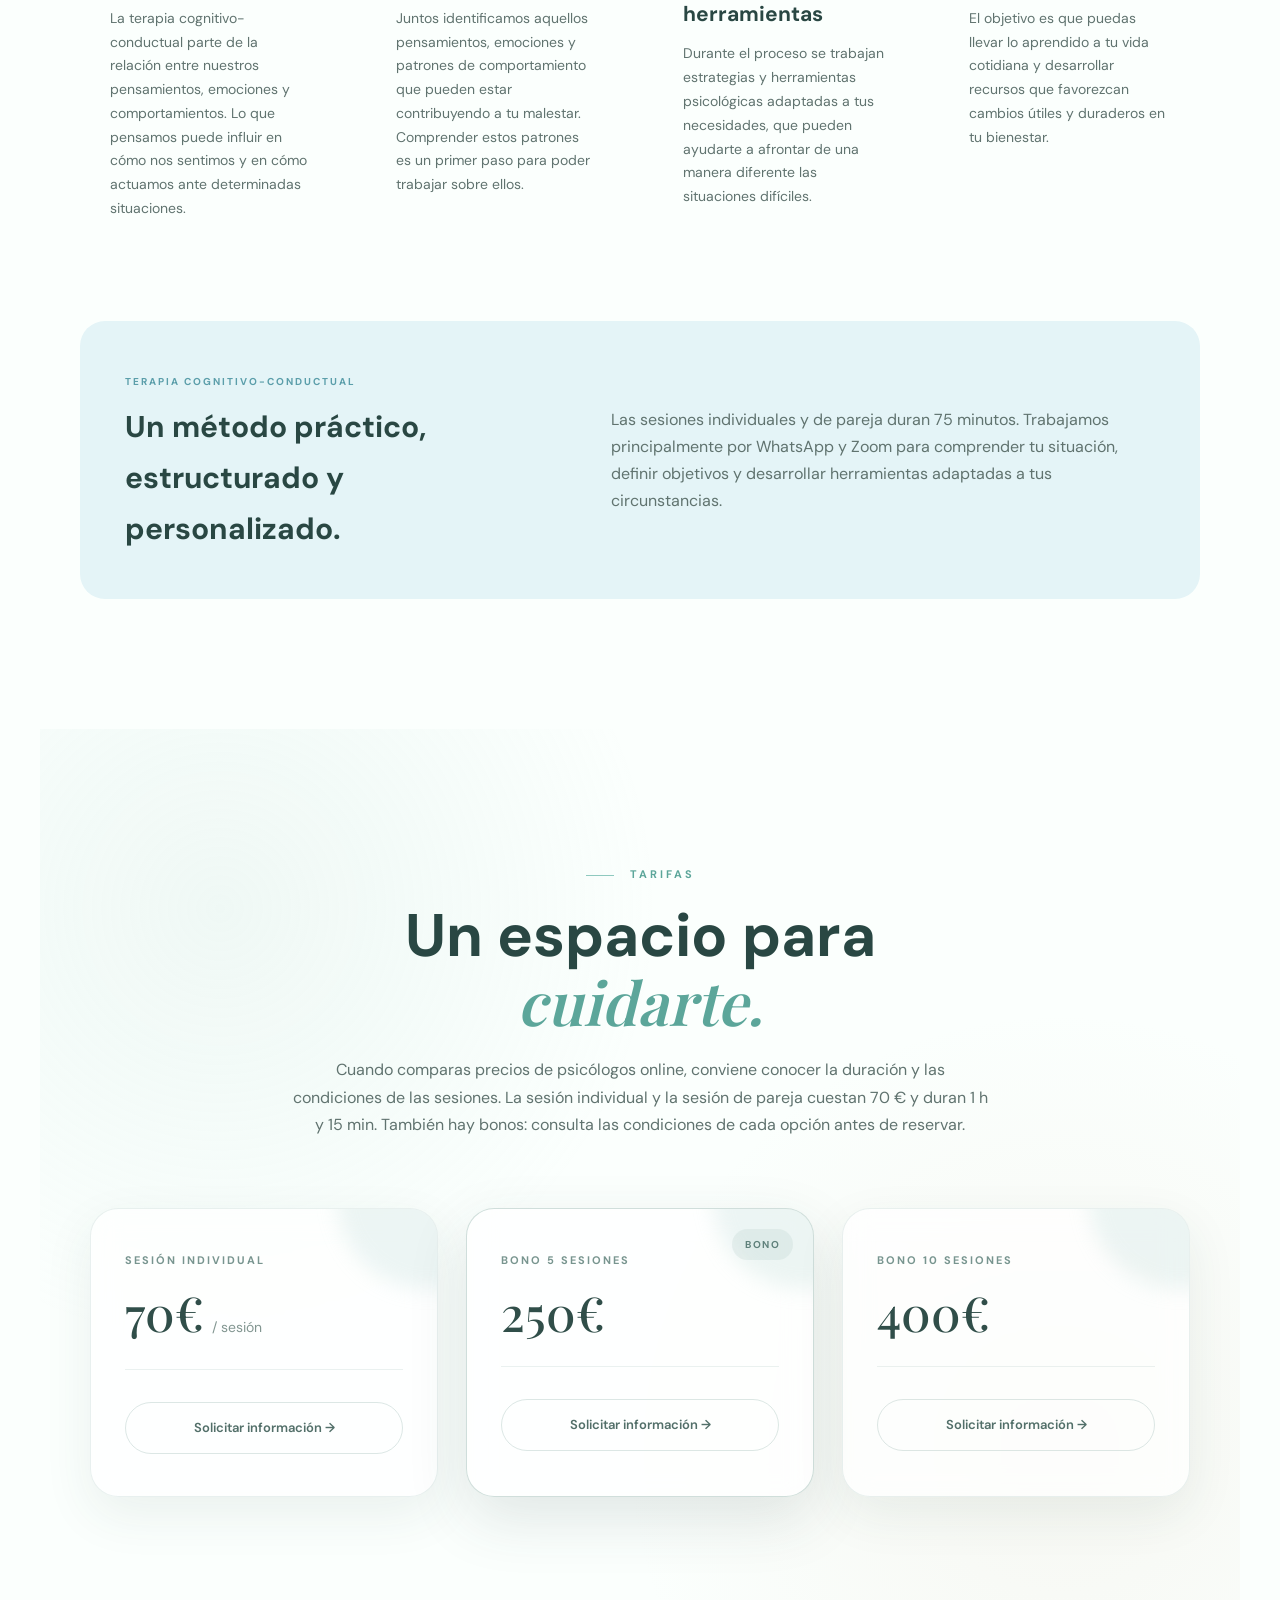
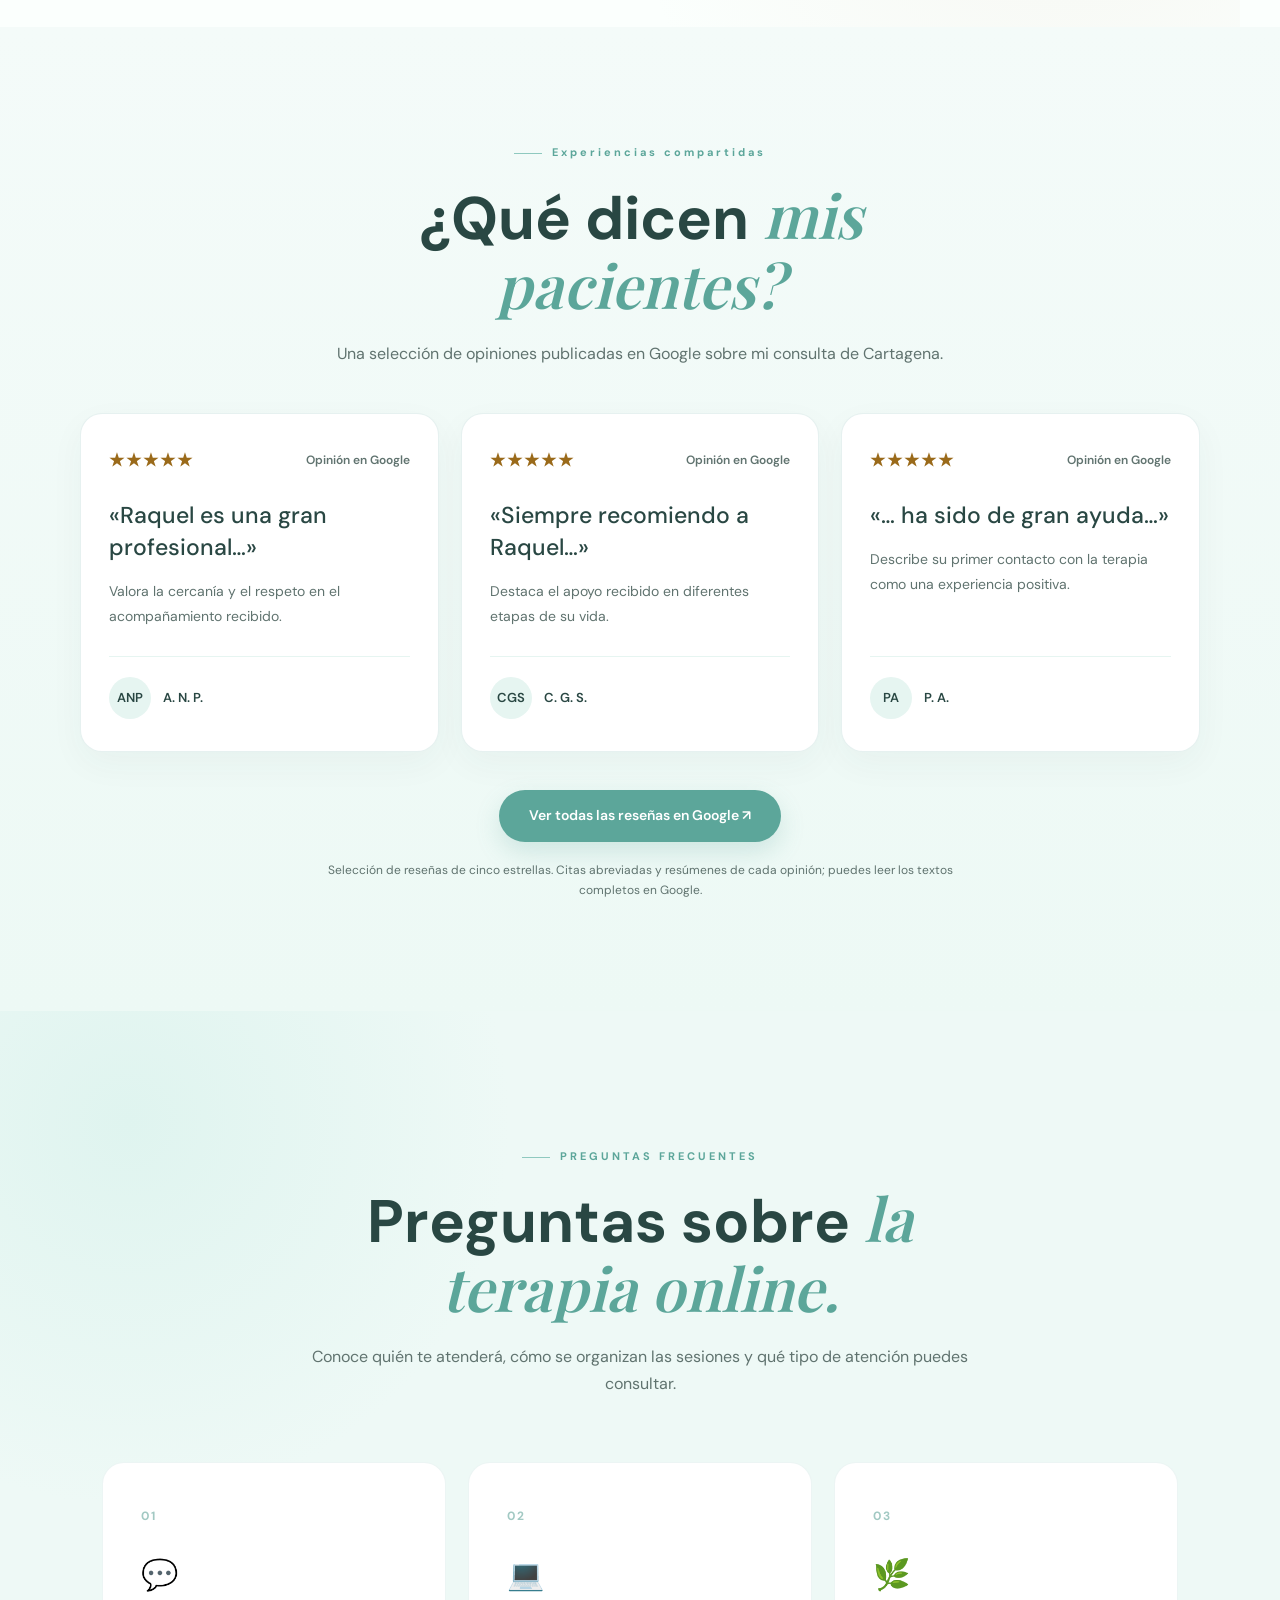
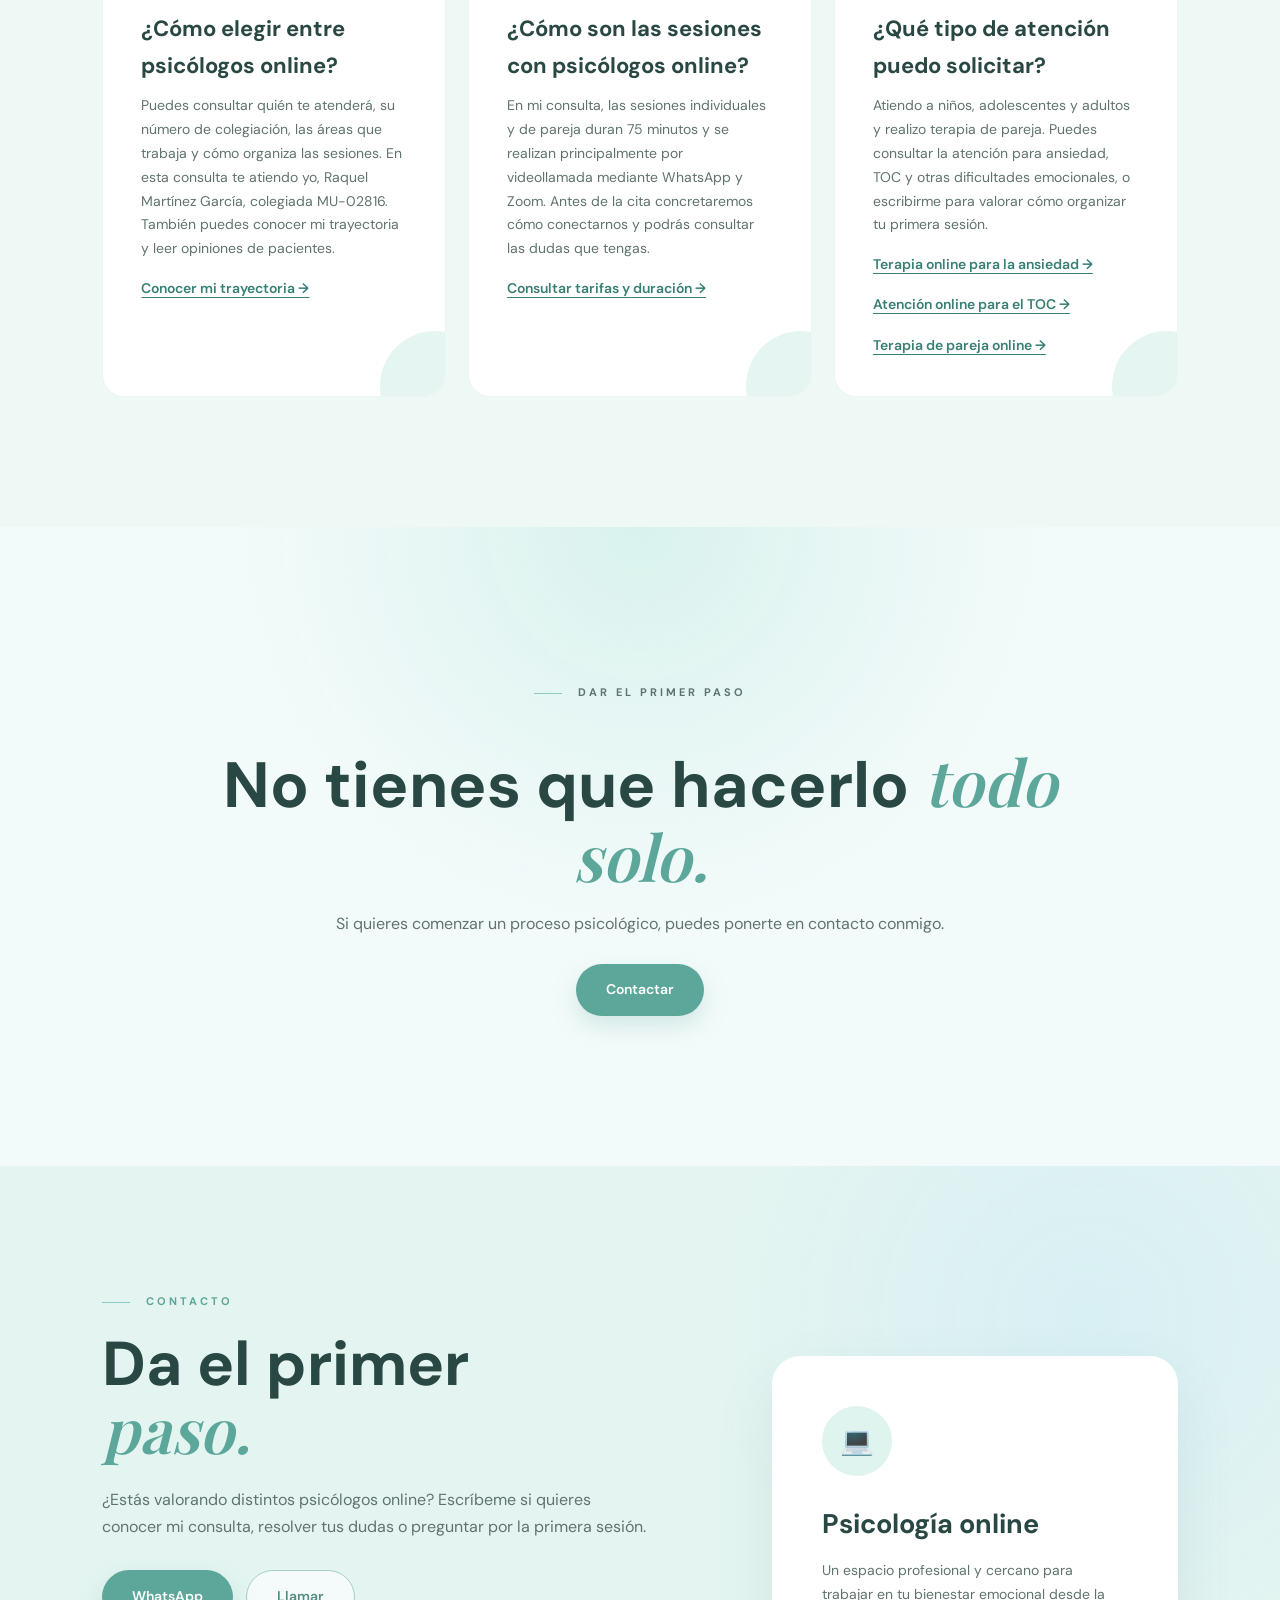
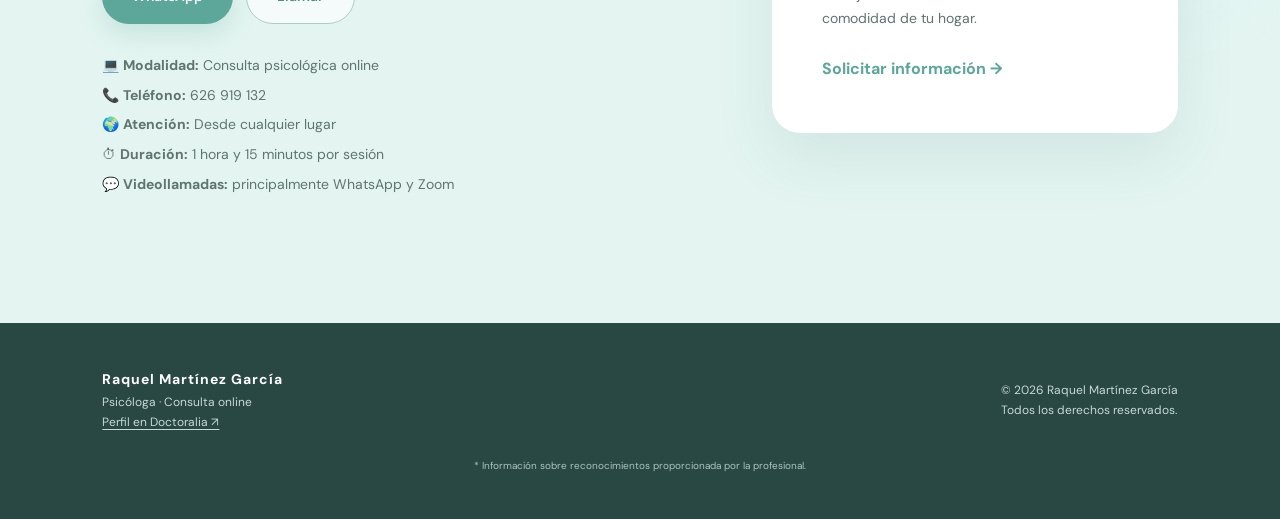
==== commit 17812561: "Add files via upload" ====
--- a/index.html
+++ b/index.html
@@ -70,42 +70,42 @@
   font-style: normal;
   font-weight: 400;
   font-display: swap;
-  src: url([data-uri]) format('truetype');
+  src: url([data-uri]) format('woff2');
 }
 @font-face {
   font-family: 'DM Sans';
   font-style: normal;
   font-weight: 500;
   font-display: swap;
-  src: url([data-uri]) format('truetype');
+  src: url([data-uri]) format('woff2');
 }
 @font-face {
   font-family: 'DM Sans';
   font-style: normal;
   font-weight: 600;
   font-display: swap;
-  src: url([data-uri]) format('truetype');
+  src: url([data-uri]) format('woff2');
 }
 @font-face {
   font-family: 'DM Sans';
   font-style: normal;
   font-weight: 700;
   font-display: swap;
-  src: url([data-uri]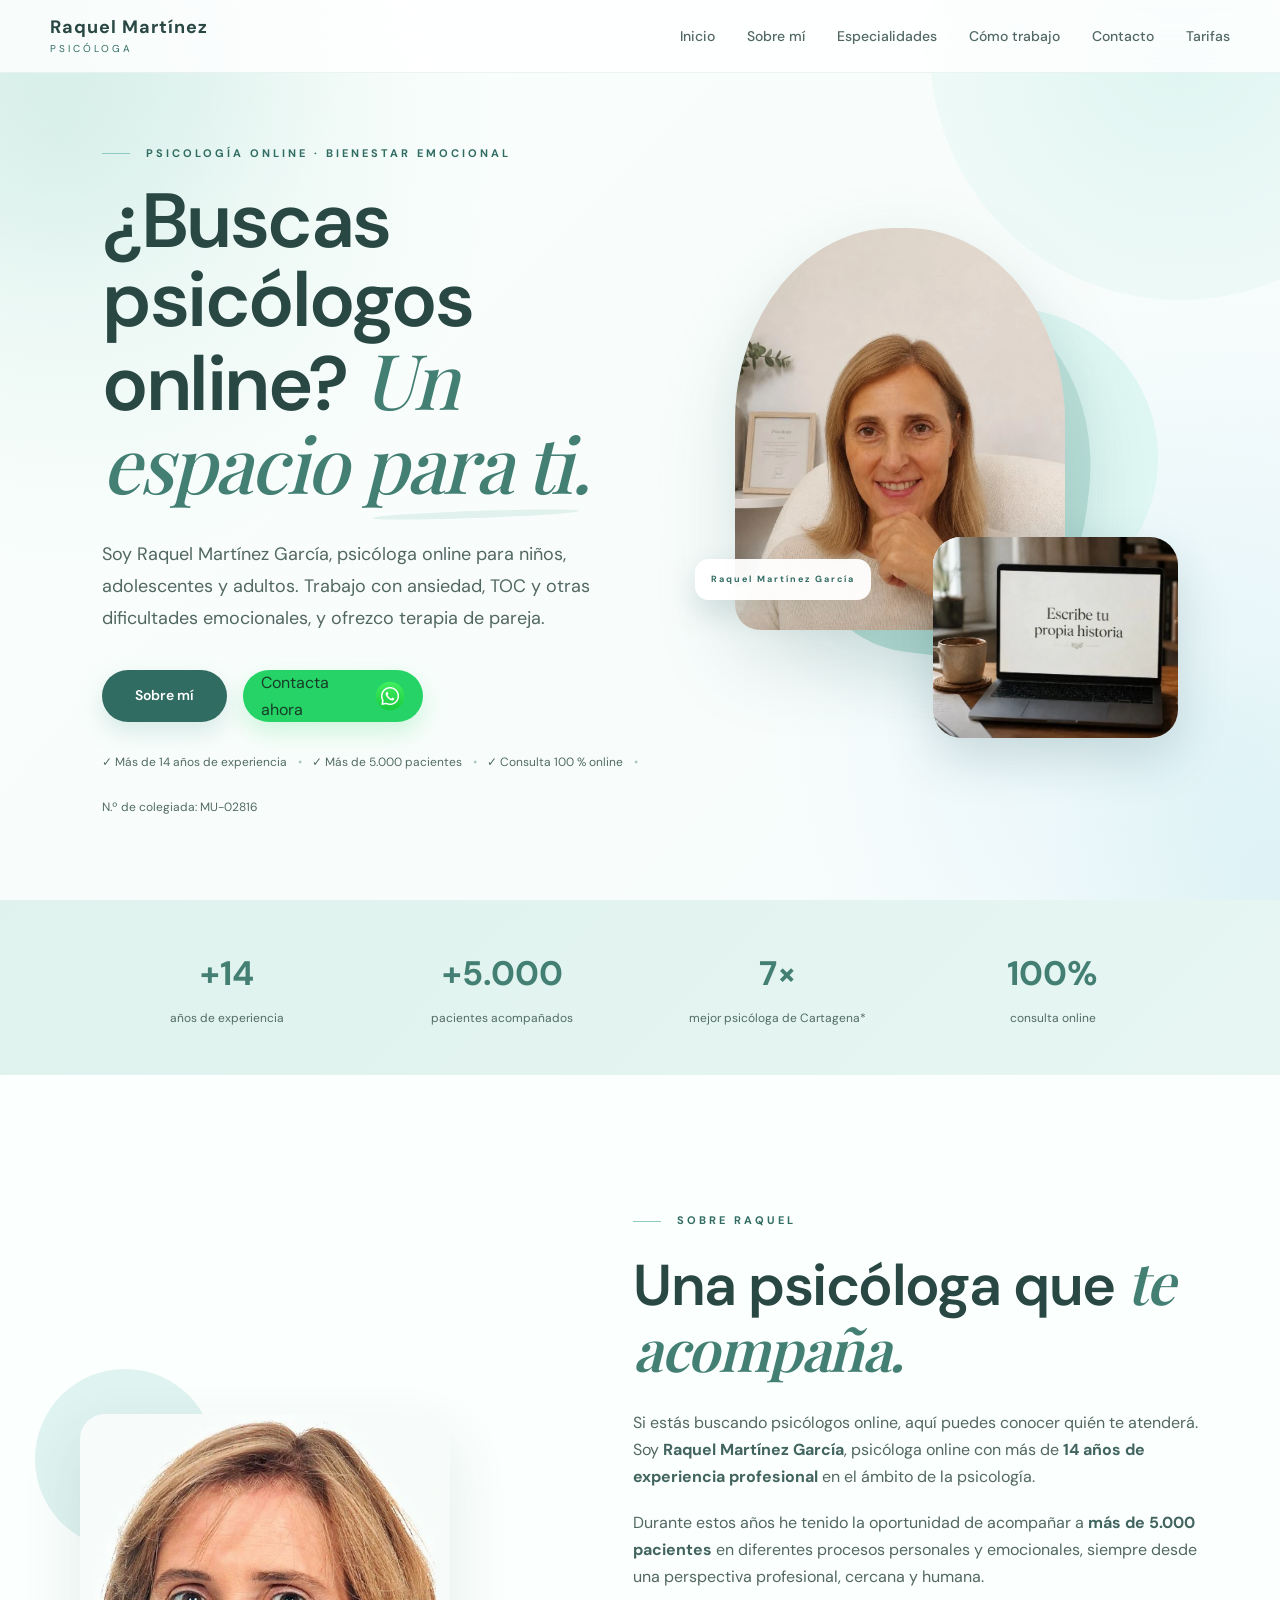
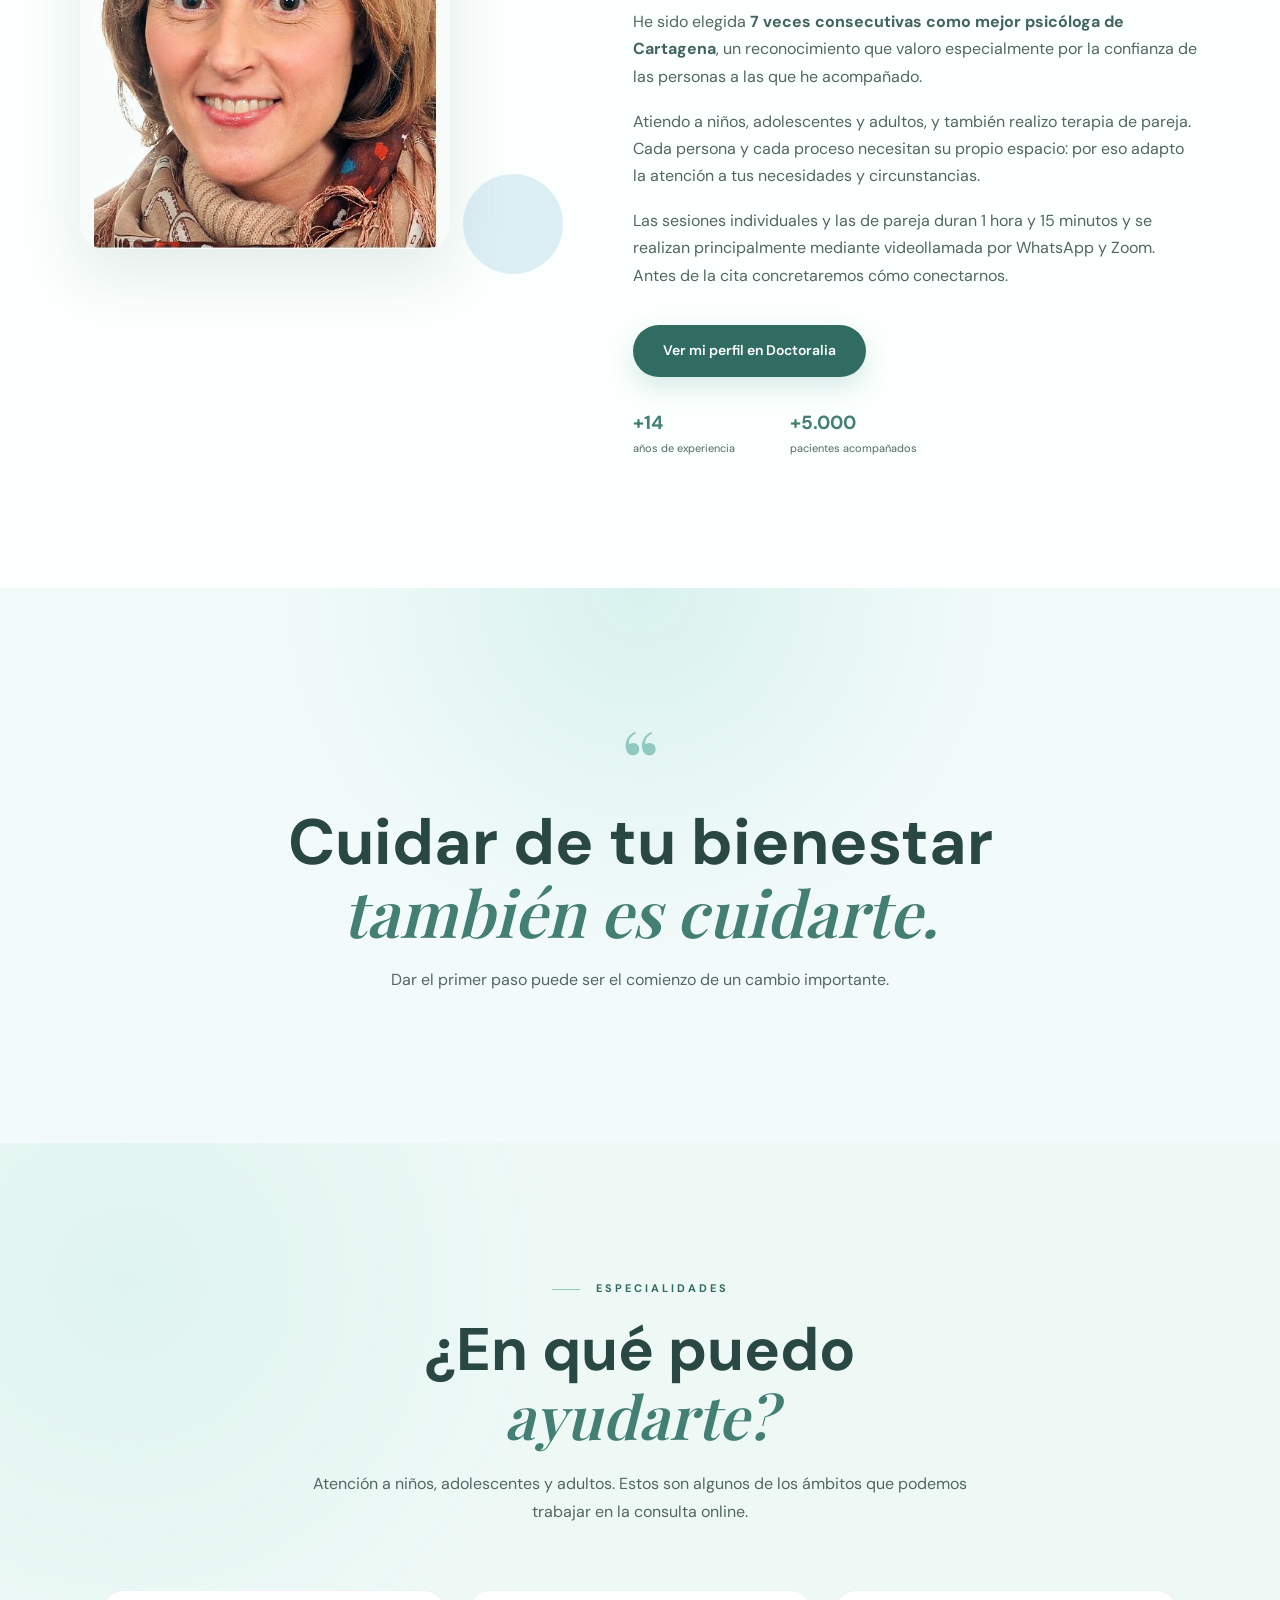
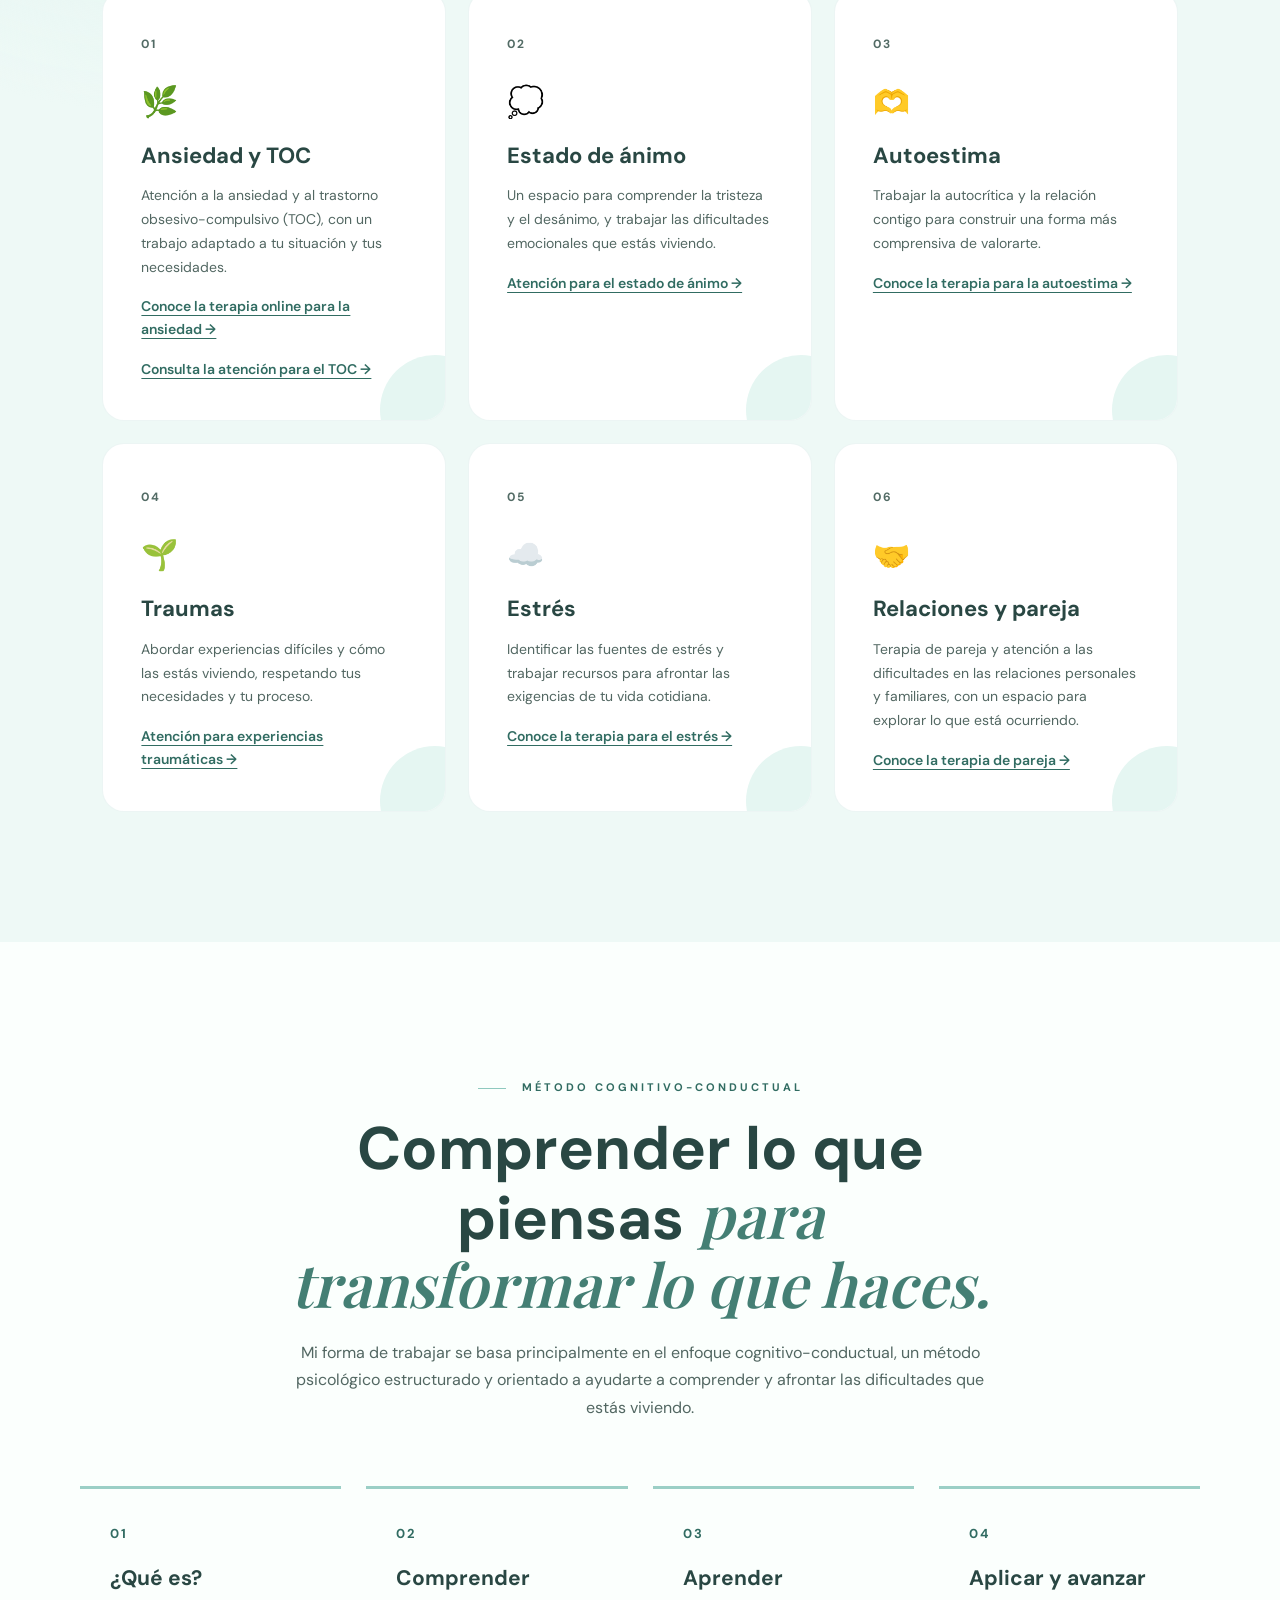
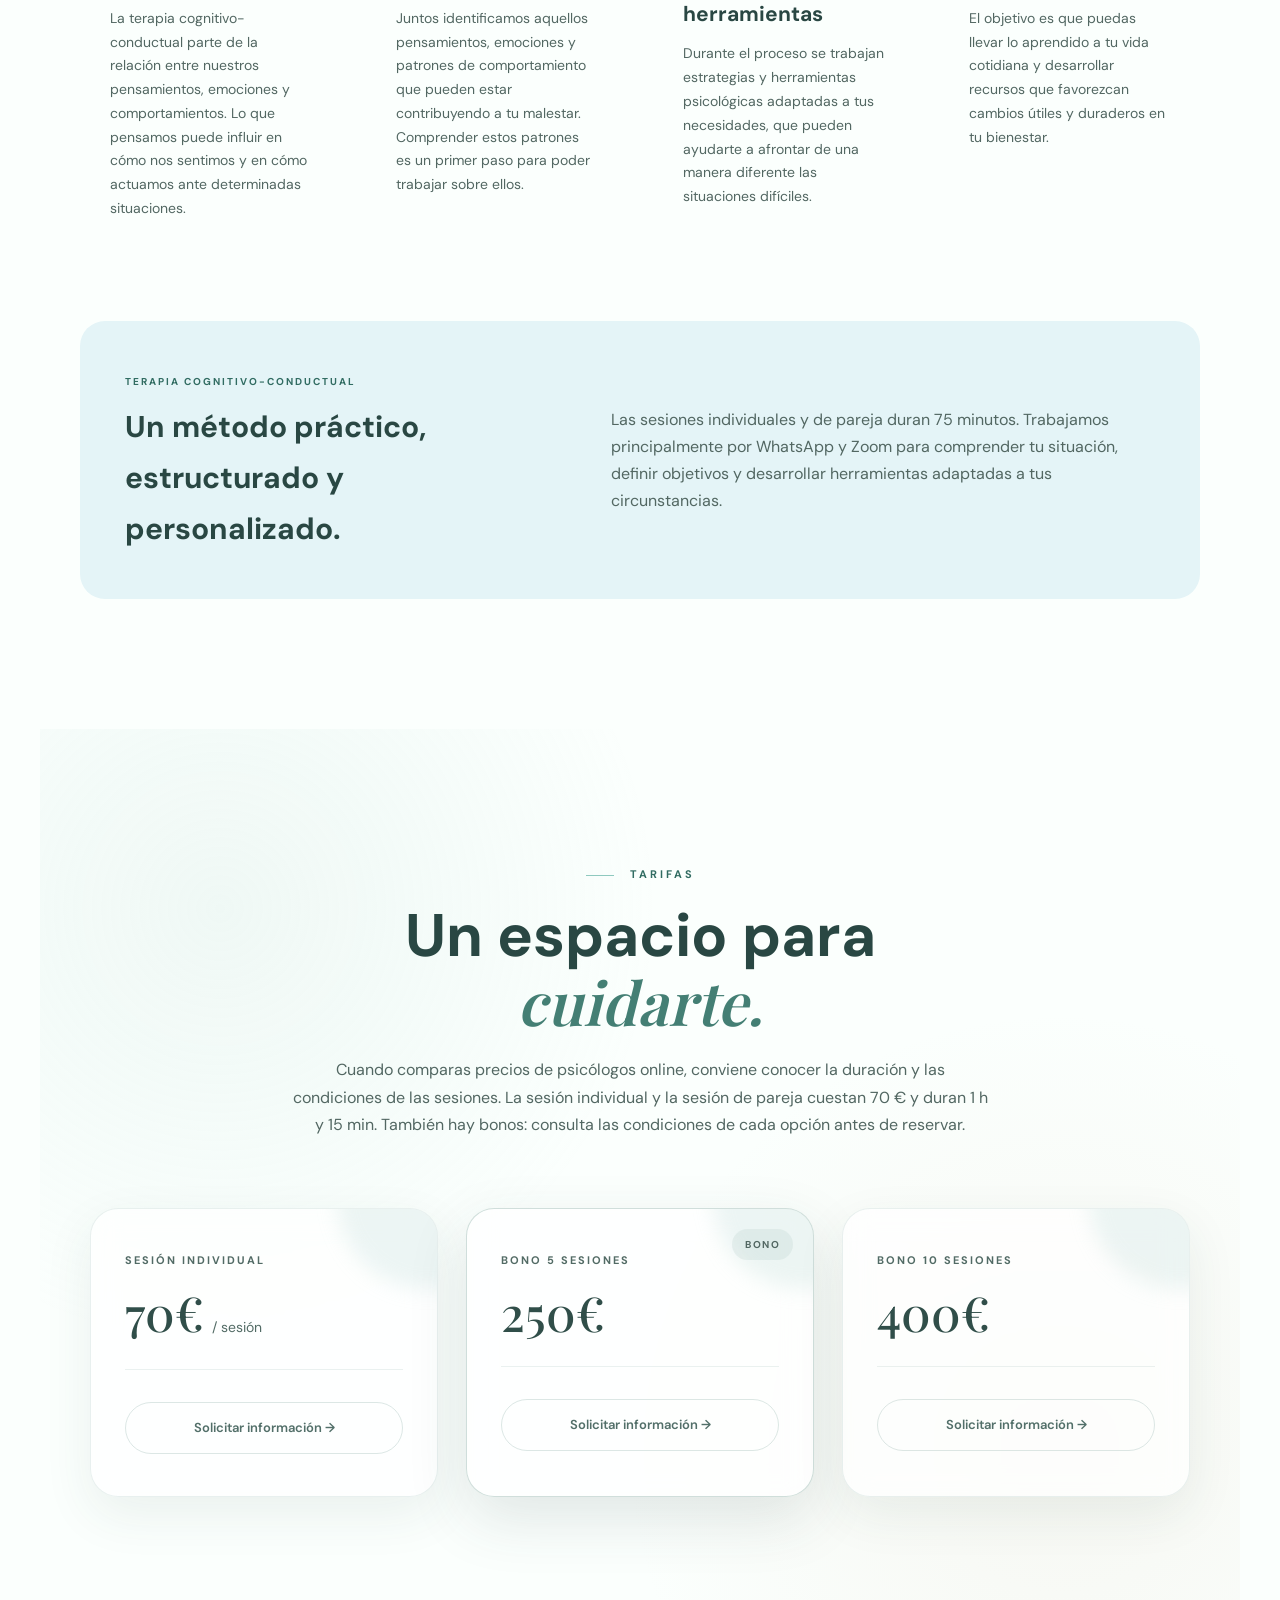
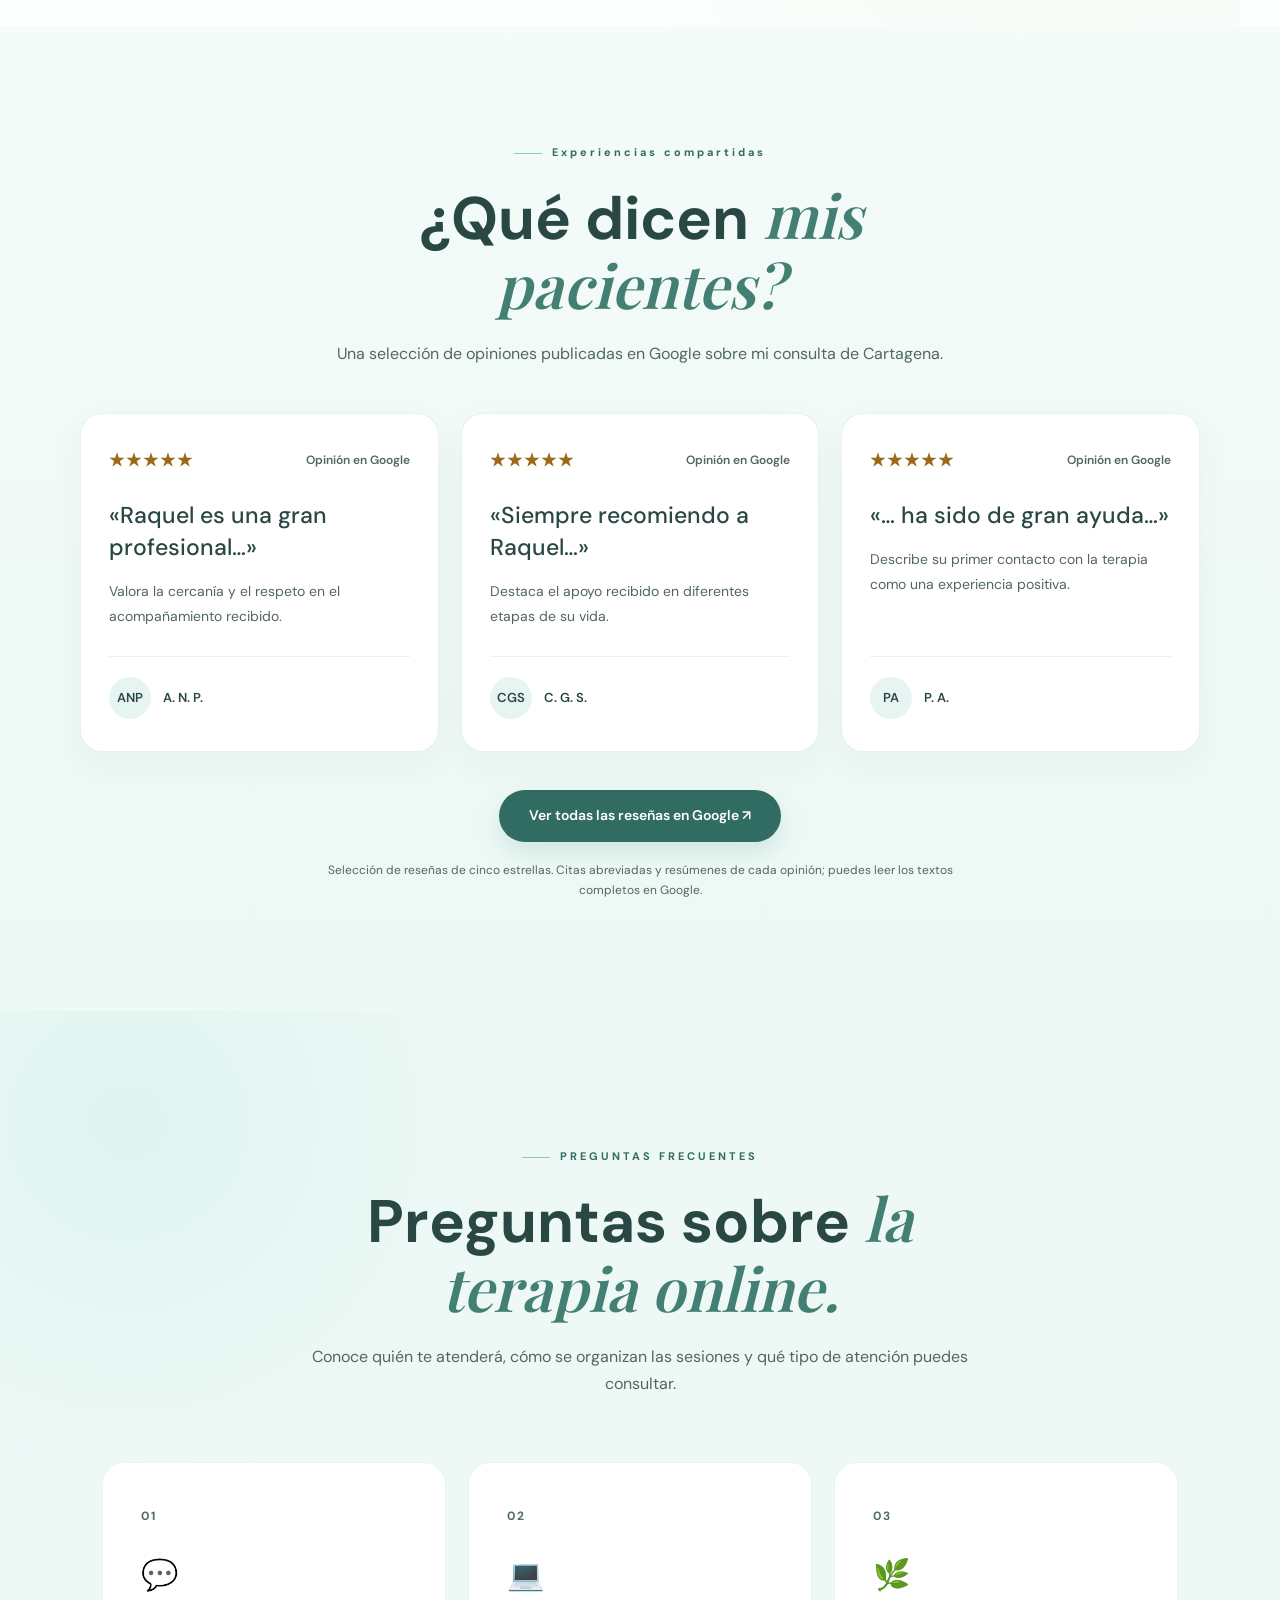
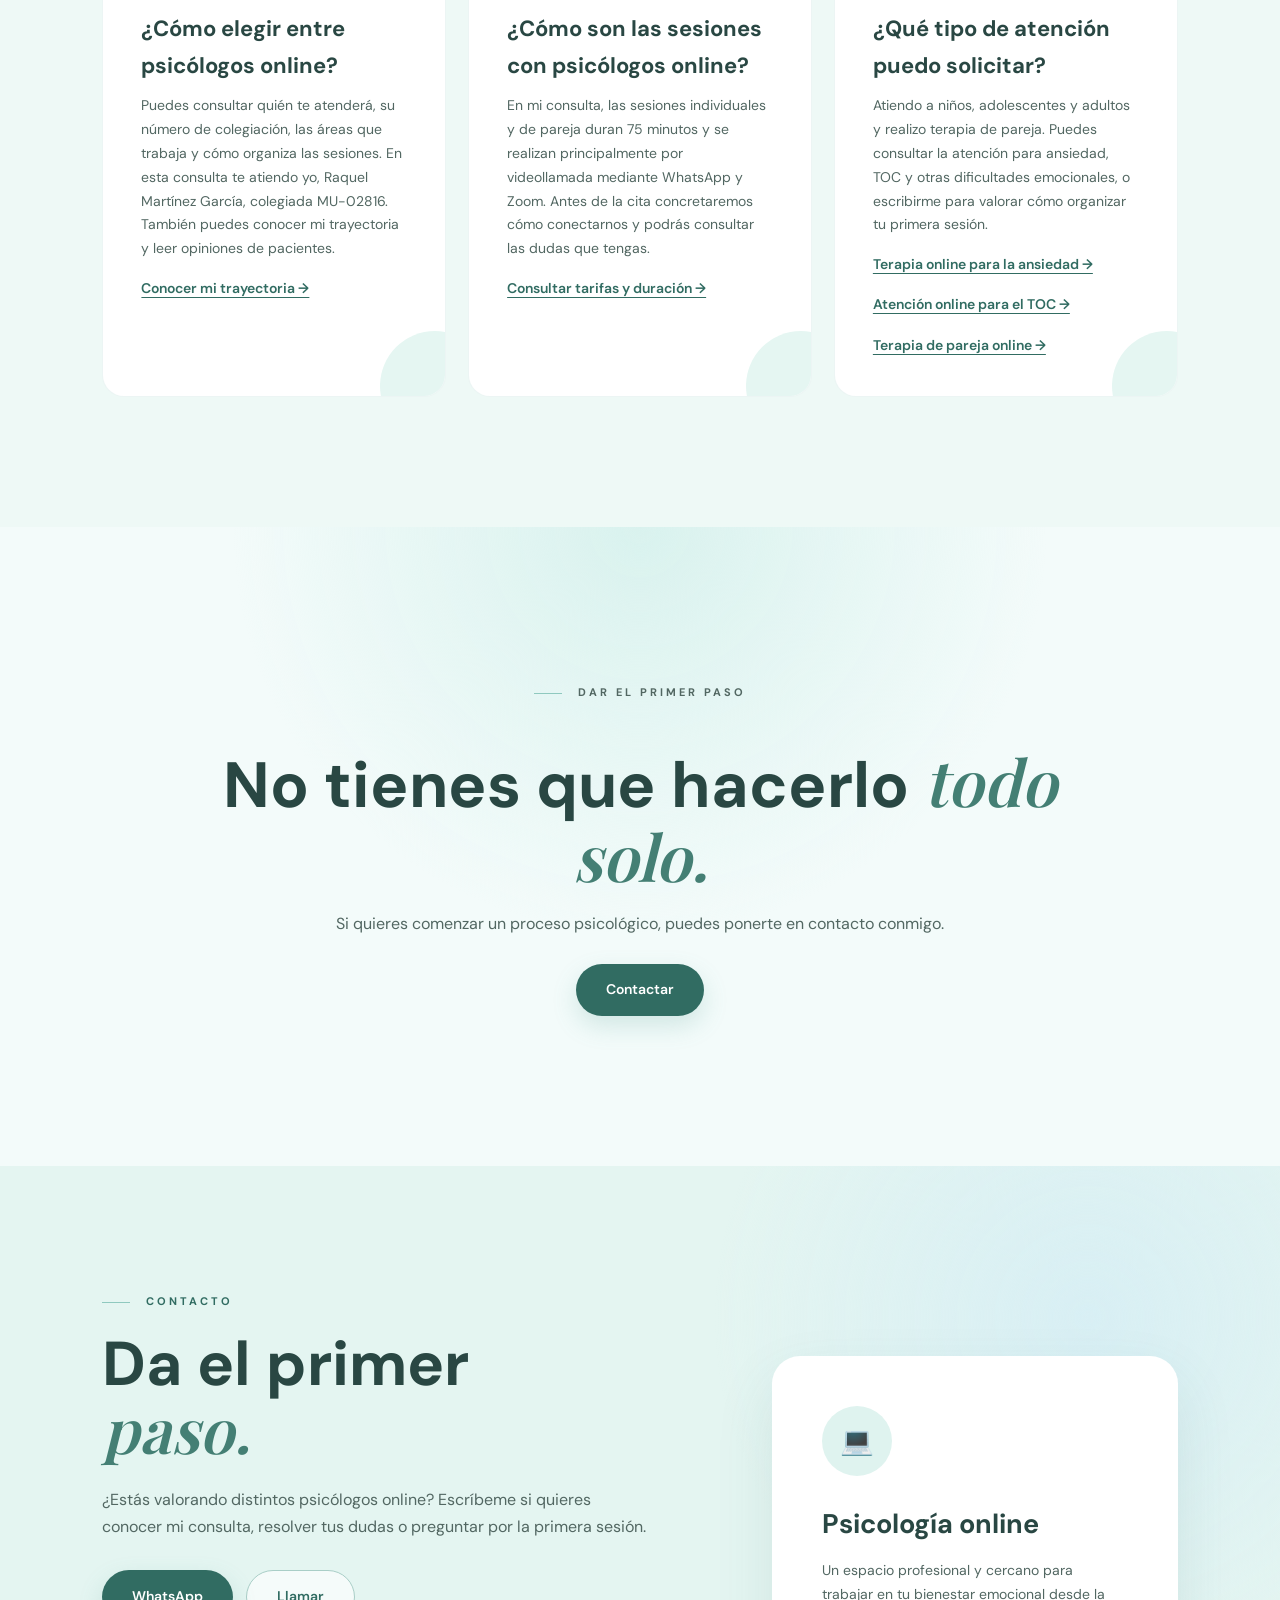
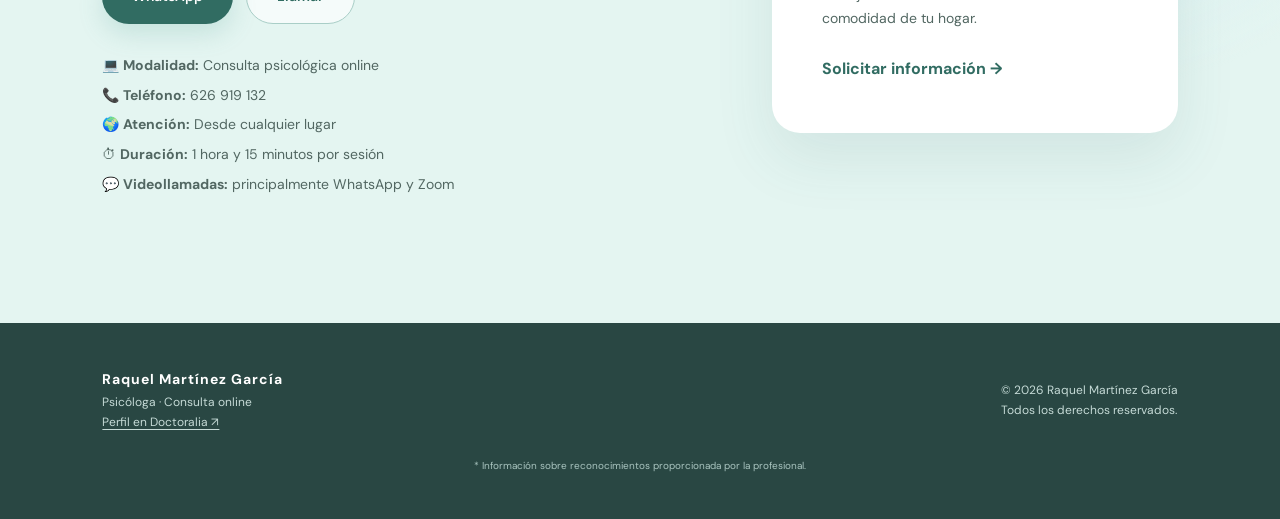
==== commit df0c9cdd: "Add files via upload" ====
--- a/index.html
+++ b/index.html
@@ -2575,6 +2575,78 @@
 }
 </style>
 
+
+<style id="contrast-improvements">
+/* Contraste: conservar la paleta, la composición y las medidas originales. */
+:root {
+    --aqua-dark: #447f74;
+    --aqua-ink: #316c62;
+    --muted-ink: #526b65;
+    --text: #526762;
+}
+
+.eyebrow,
+.logo span,
+.floating-card span,
+.text-link,
+.reserve-button,
+.step > span,
+.therapy-box span,
+.pricing-card li span,
+.nav-links a:hover,
+.tarifas-link:hover,
+.service-link,
+.service-page .service-breadcrumb a,
+.service-page .service-source a,
+.service-page .service-related a {
+    color: var(--aqua-ink);
+}
+
+.hero-mini-info,
+.credentials span,
+.floating-card small,
+.trust-bar span,
+.card-number,
+.pricing-label,
+.pricing-price span,
+.pricing-saving {
+    color: var(--muted-ink);
+}
+
+.trust-bar strong {
+    color: var(--aqua-dark);
+}
+
+.pricing-badge,
+.pricing-card li,
+.contact-details p,
+.service-page .service-intro > p,
+.service-page .service-faq details p {
+    color: var(--text);
+}
+
+.secondary {
+    color: var(--aqua-ink);
+}
+
+.primary,
+.pricing-button:hover {
+    background: var(--aqua-ink);
+    color: #ffffff;
+}
+
+.primary:hover {
+    background: #285c54;
+}
+
+.primary::before {
+    background: linear-gradient(90deg, transparent, rgba(255, 255, 255, 0.1), transparent);
+}
+
+.hero-buttons .whatsapp-button {
+    color: #173d28;
+}
+</style>
 </head>
 
 <body>
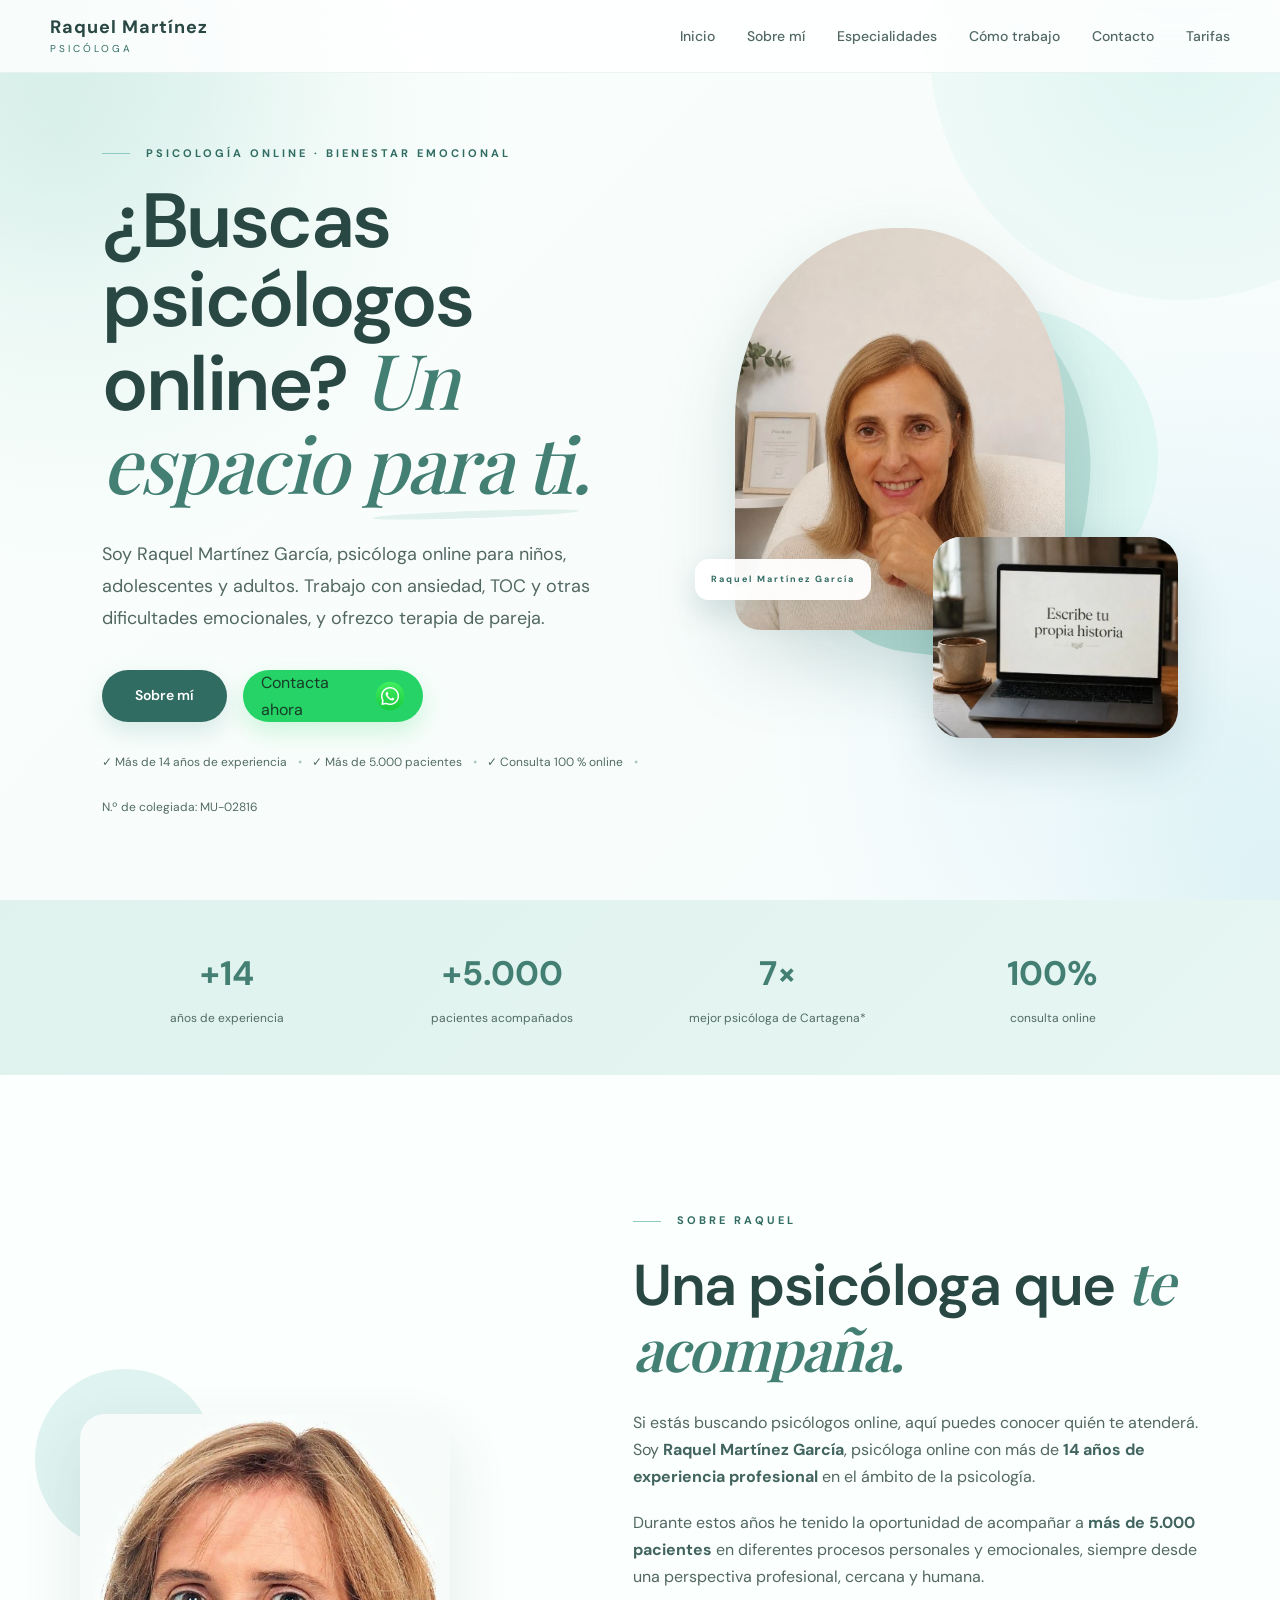
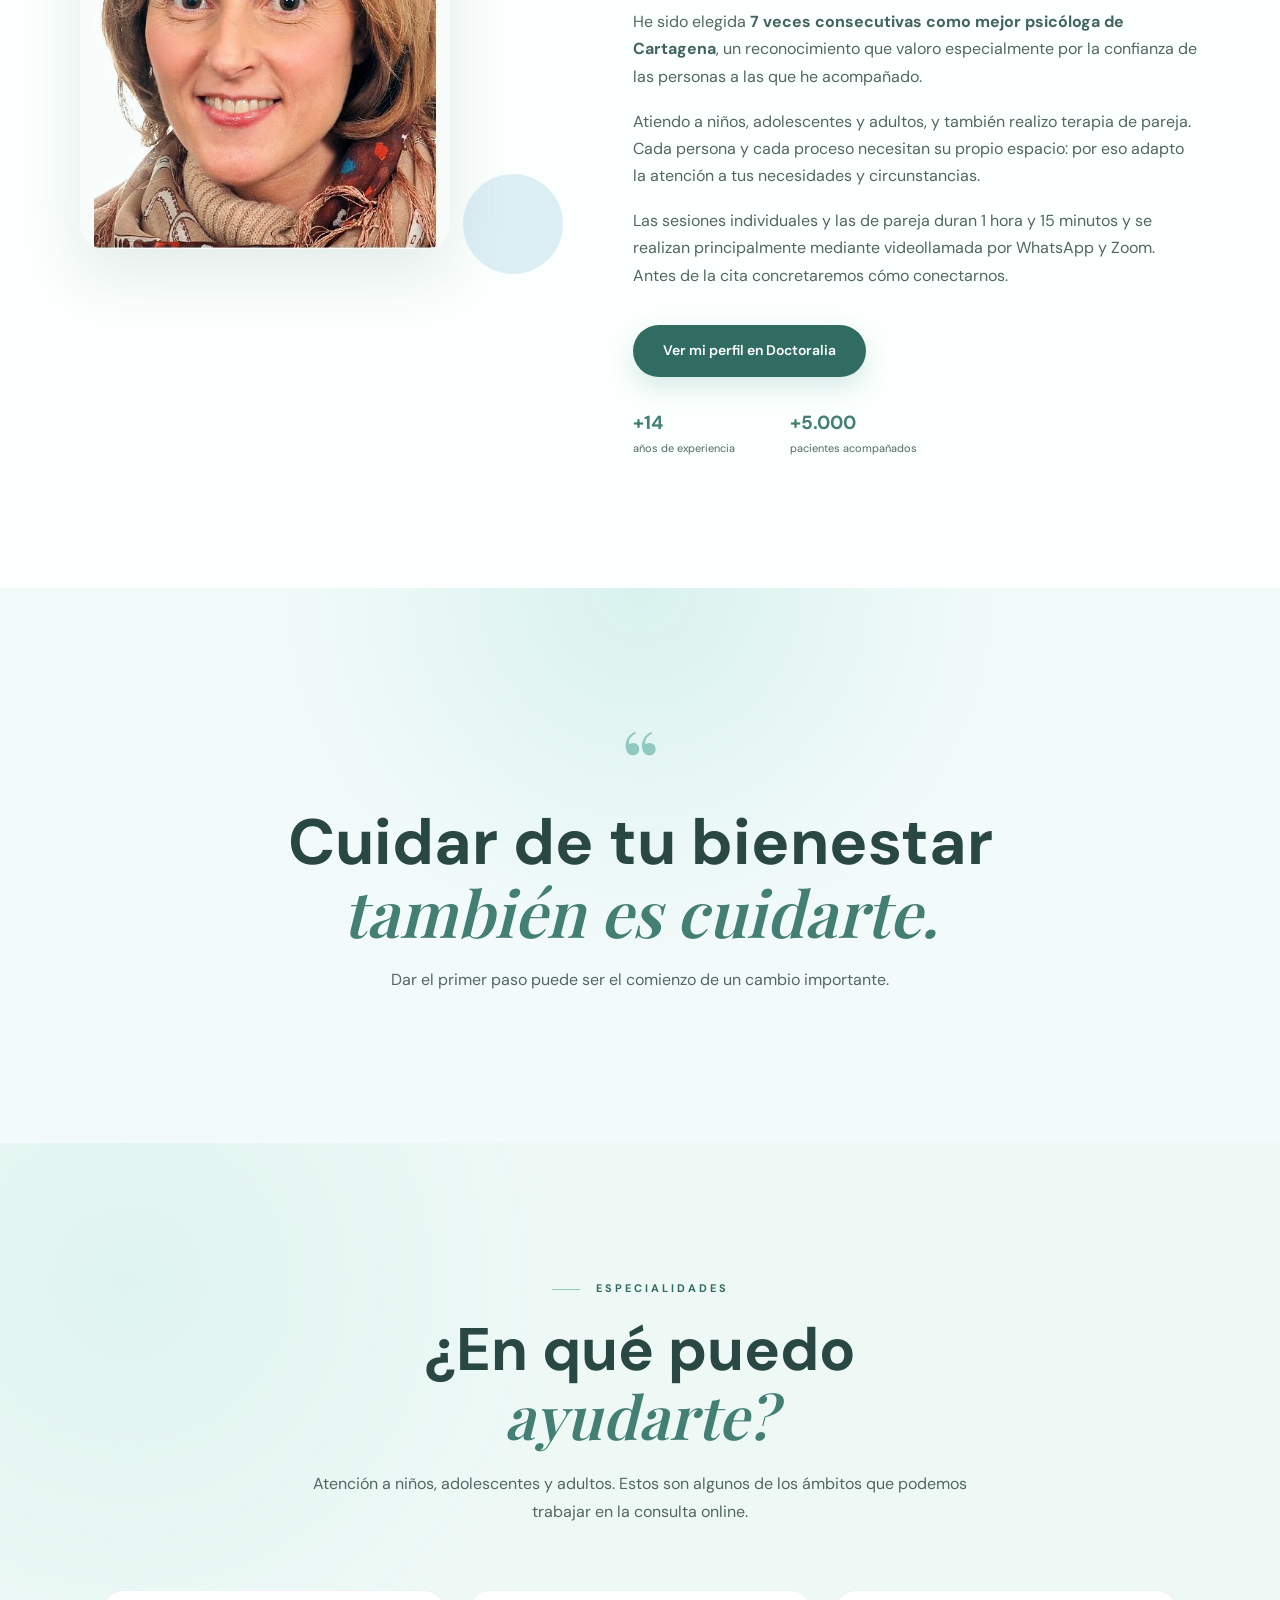
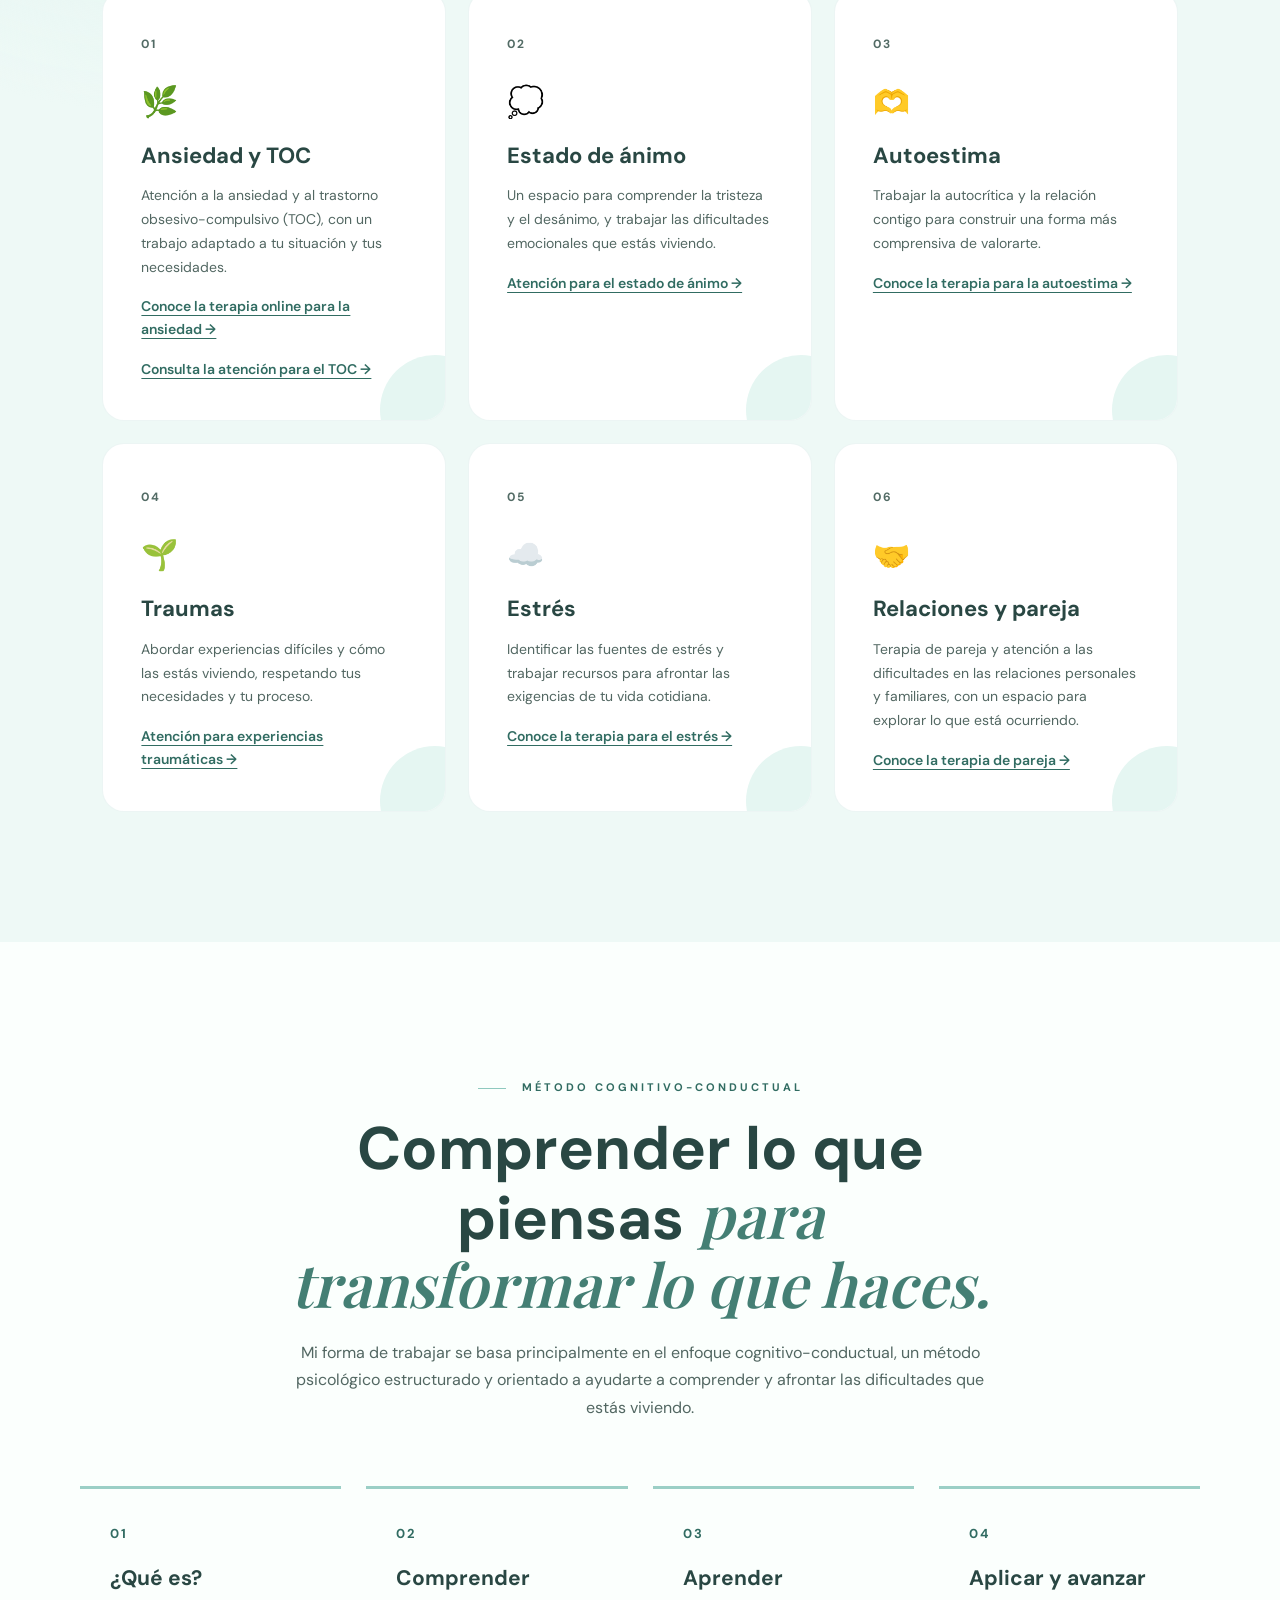
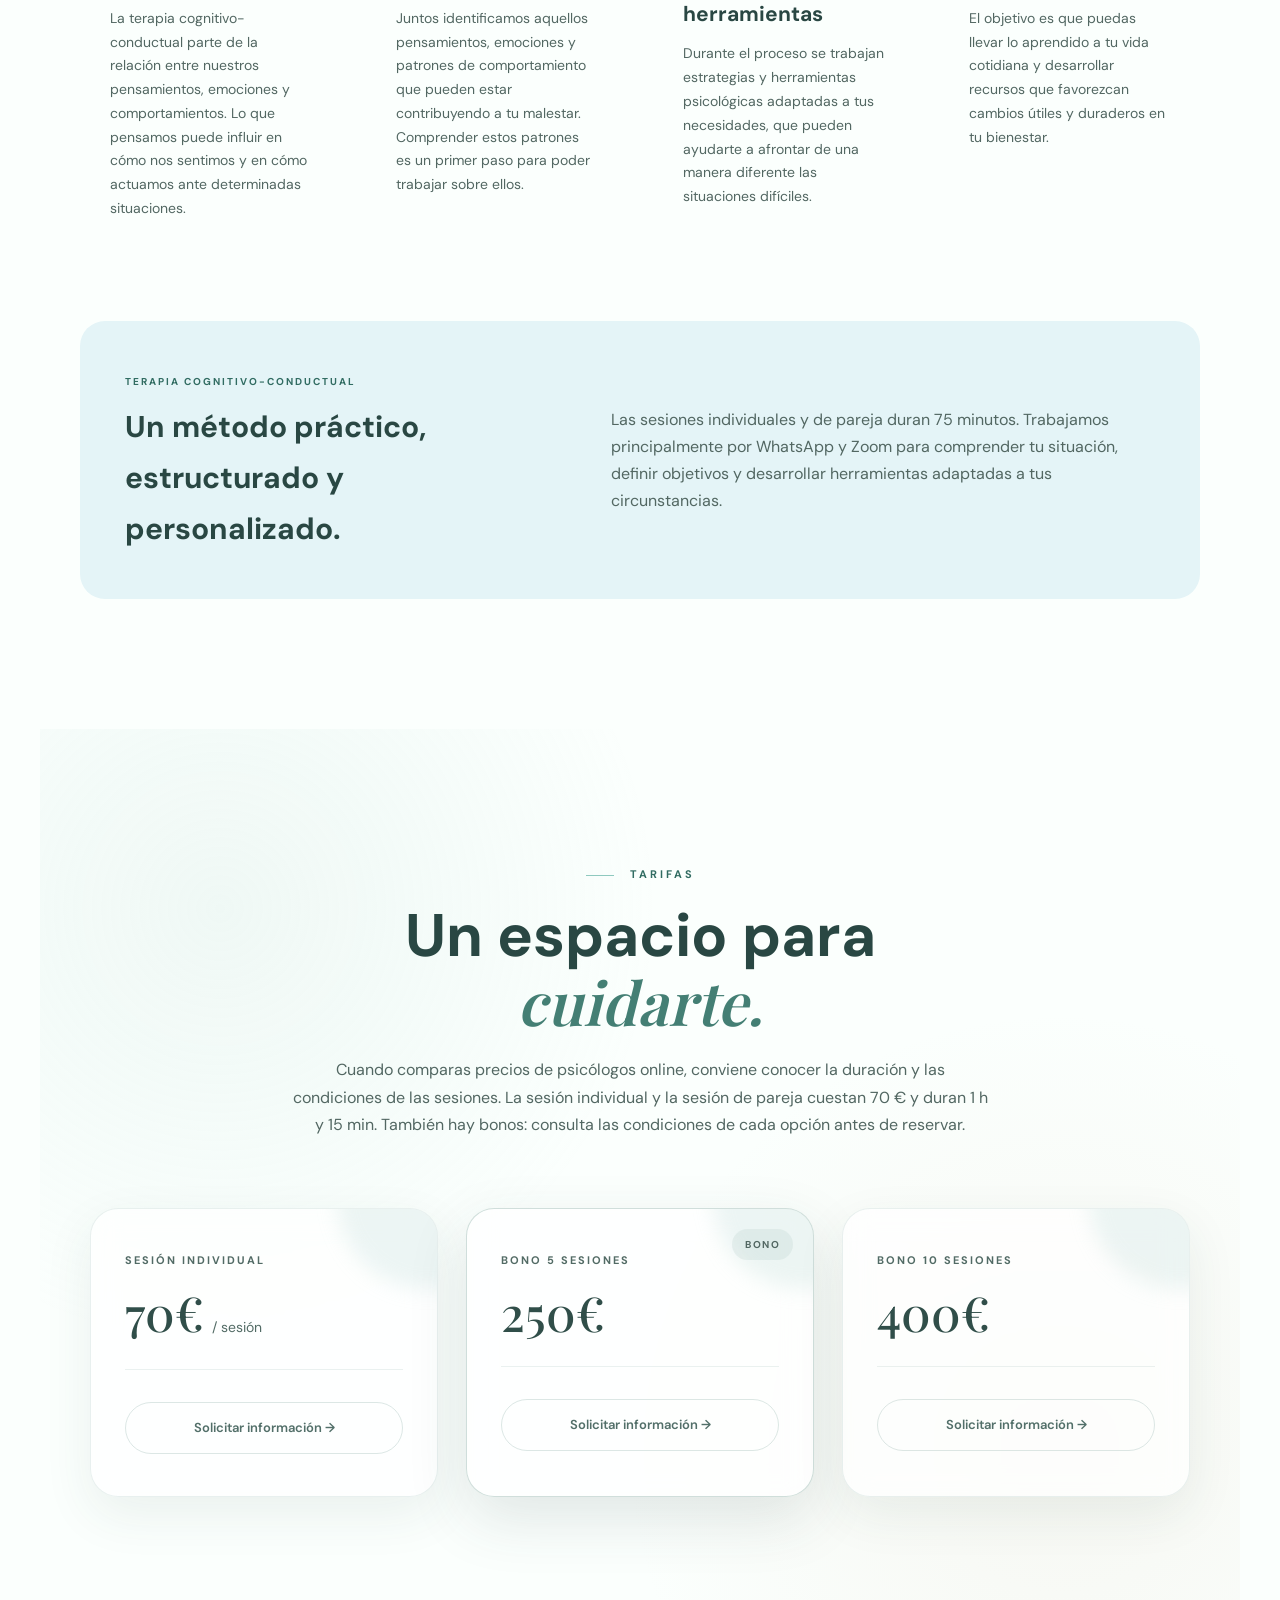
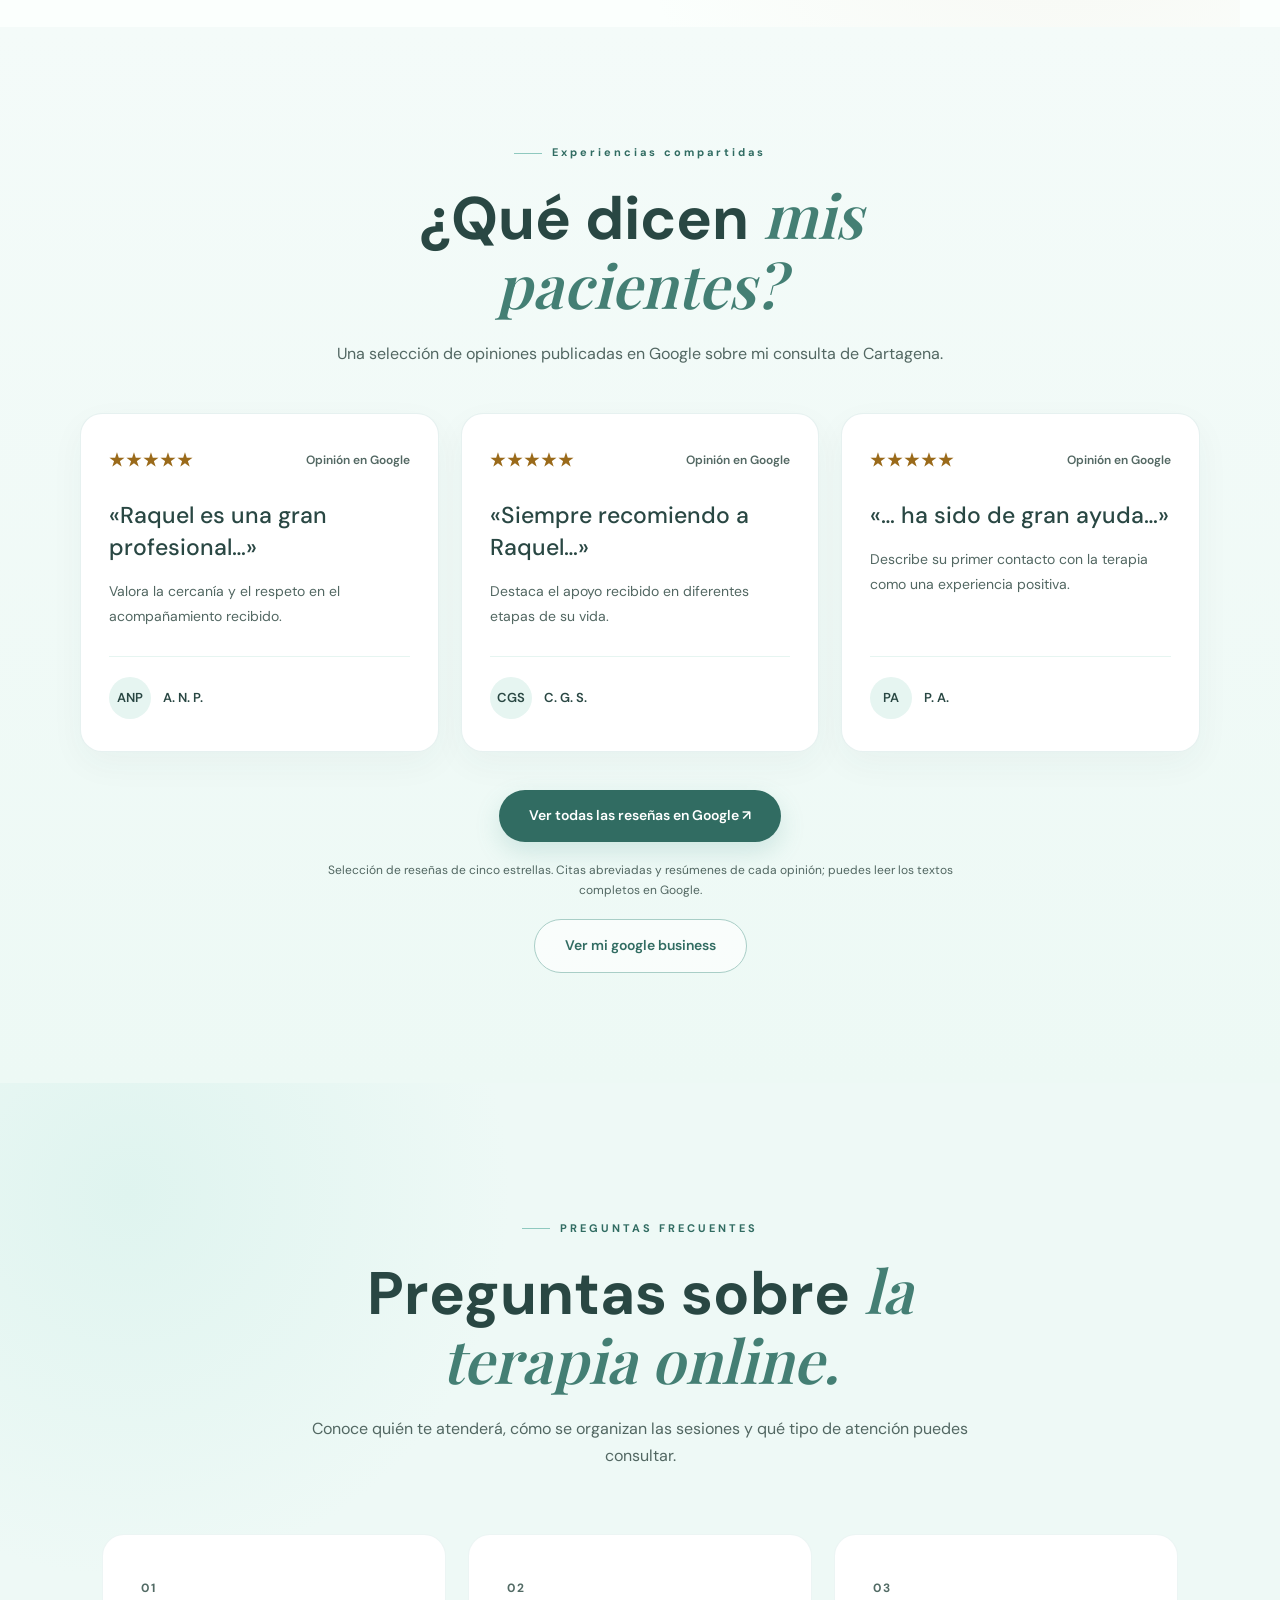
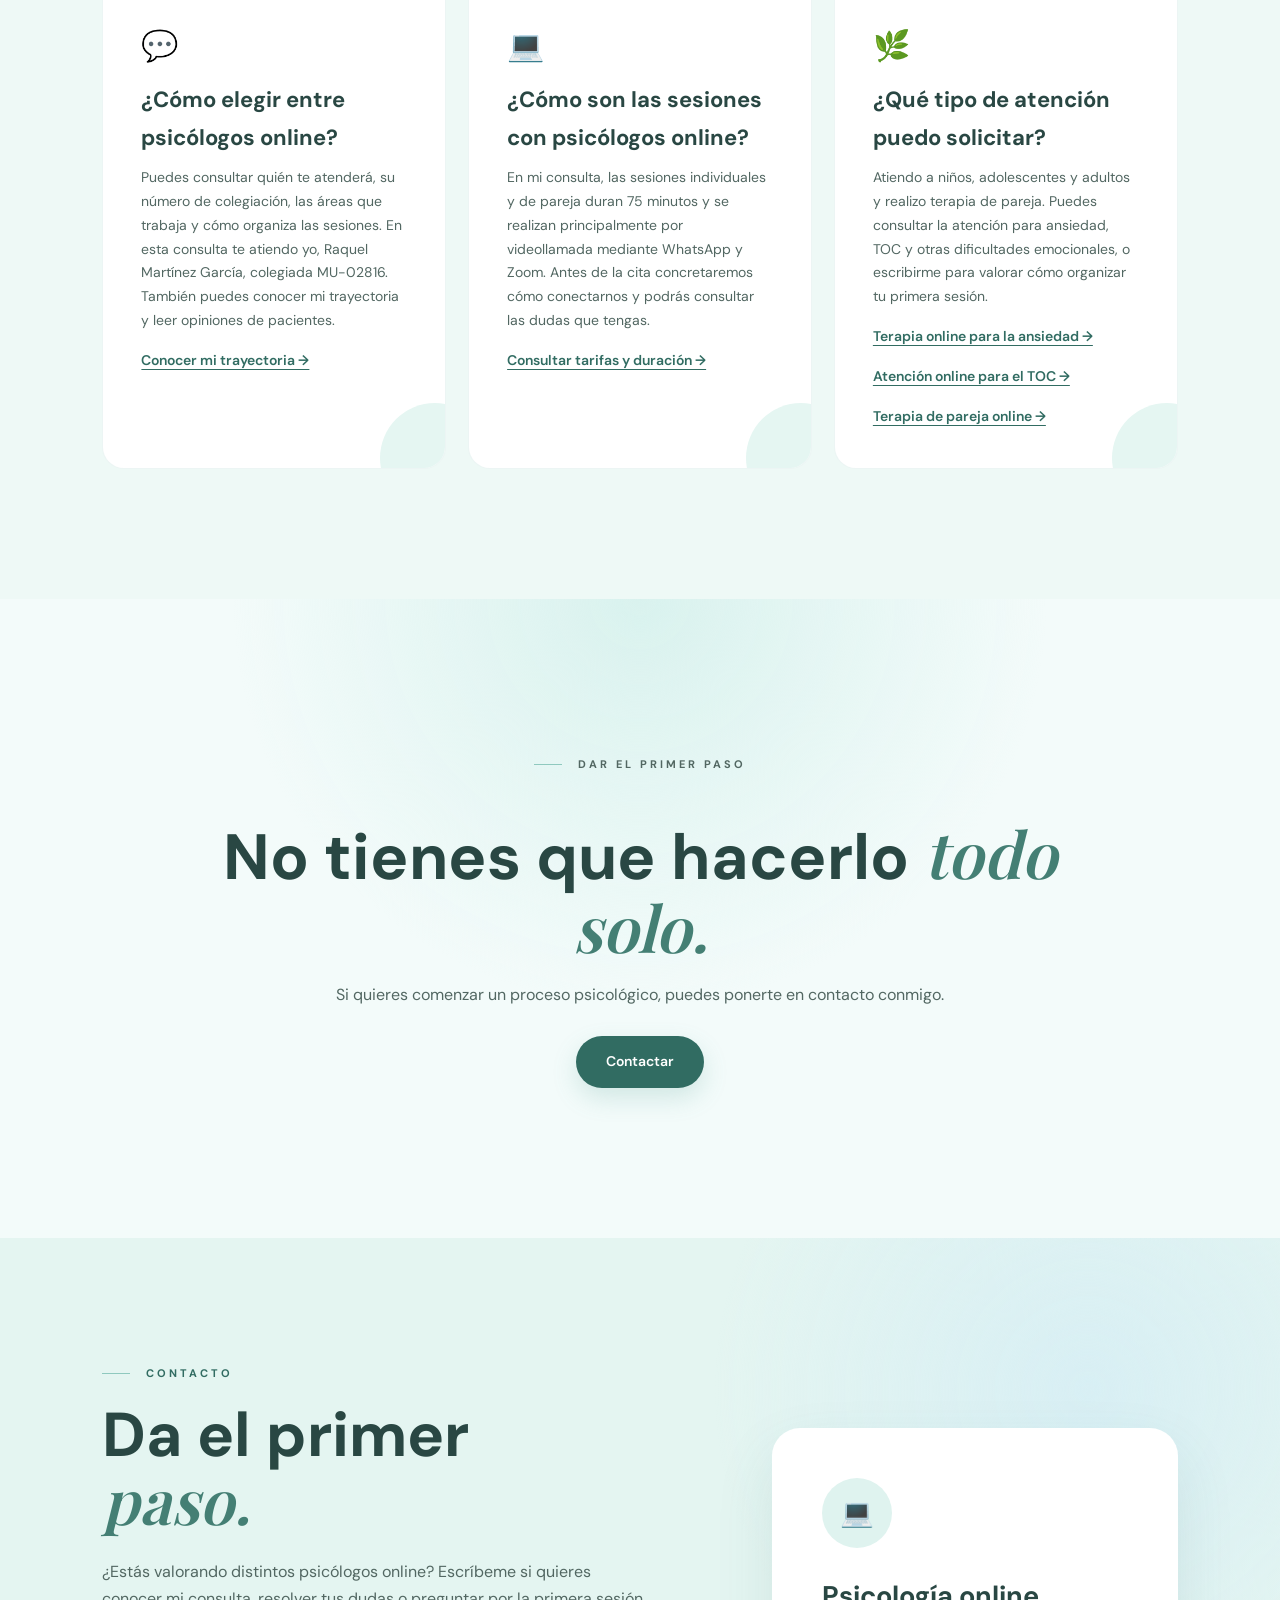
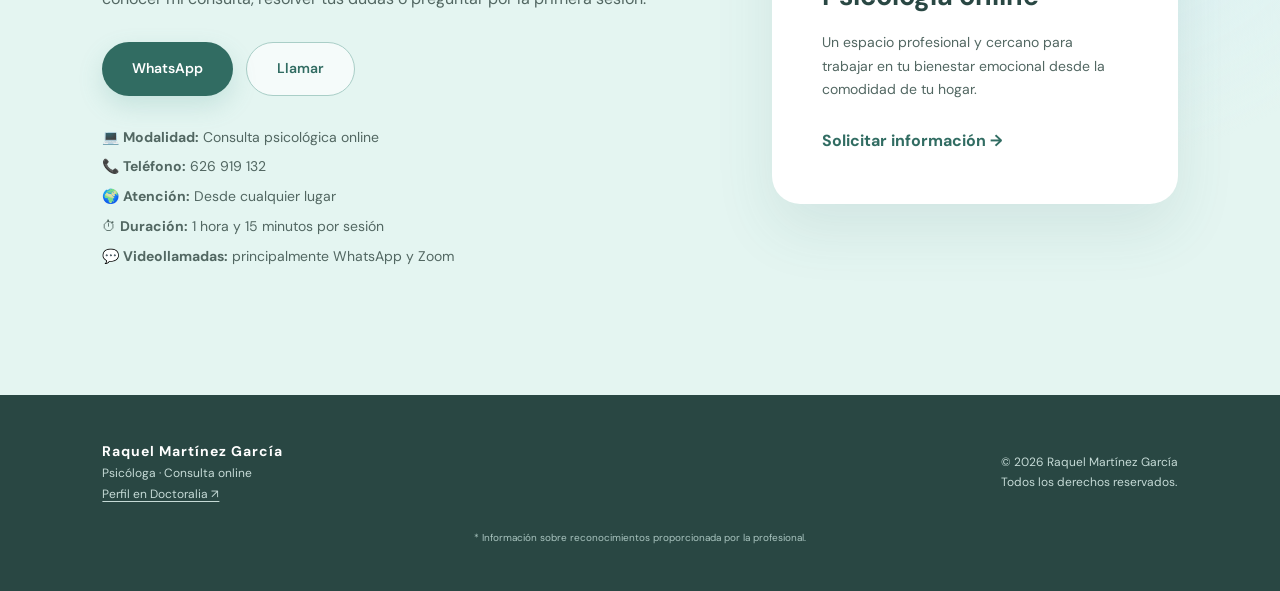
==== commit 0bc871fb: "Add files via upload" ====
--- a/index.html
+++ b/index.html
@@ -2550,6 +2550,7 @@
     line-height: 1.5;
 }
 .patient-reviews-actions { margin-top: 38px; text-align: center; }
+.patient-business-link { margin-top: 18px; }
 .patient-reviews-note {
     max-width: 650px;
     margin: 18px auto 0;
@@ -3316,6 +3317,7 @@
         <div class="patient-reviews-actions">
             <a class="button primary" href="https://www.google.com/maps/place/Raquel+Mart%C3%ADnez+Garc%C3%ADa/@37.6084766,-1.2796289,11z/data=!4m12!1m2!2m1!1sRaquel+Martinez+Garcia+psicologa+Murcia!3m8!1s0xd6343313fda6a35:0xee42c518b79ef657!8m2!3d37.6084766!4d-0.9912378!9m1!1b1!15sCidSYXF1ZWwgTWFydGluZXogR2FyY2lhIHBzaWNvbG9nYSBNdXJjaWFaKSIncmFxdWVsIG1hcnRpbmV6IGdhcmNpYSBwc2ljb2xvZ2EgbXVyY2lhkgEMcHN5Y2hvbG9naXN0mgEjQ2haRFNVaE5NRzluUzBWSlEwRm5UVVJ2YzNCVVUyTm5FQUXgAQD6AQQIABBI!16s%2Fg%2F11rgdvmbtg?entry=ttu&amp;g_ep=EgoyMDI2MTEwMy4wIKXMDSoASAFQAw%3D%3D" target="_blank" rel="noopener noreferrer" aria-label="Ver todas las reseñas en Google (se abre en una pestaña nueva)">Ver todas las reseñas en Google ↗</a>
             <p class="patient-reviews-note">Selección de reseñas de cinco estrellas. Citas abreviadas y resúmenes de cada opinión; puedes leer los textos completos en Google.</p>
+            <a class="button secondary patient-business-link" href="https://www.google.com/maps?cid=17168501439440287319" target="_blank" rel="noopener noreferrer" aria-label="Ver mi google business (se abre en una pestaña nueva)">Ver mi google business</a>
         </div>
     </div>
 </section>
